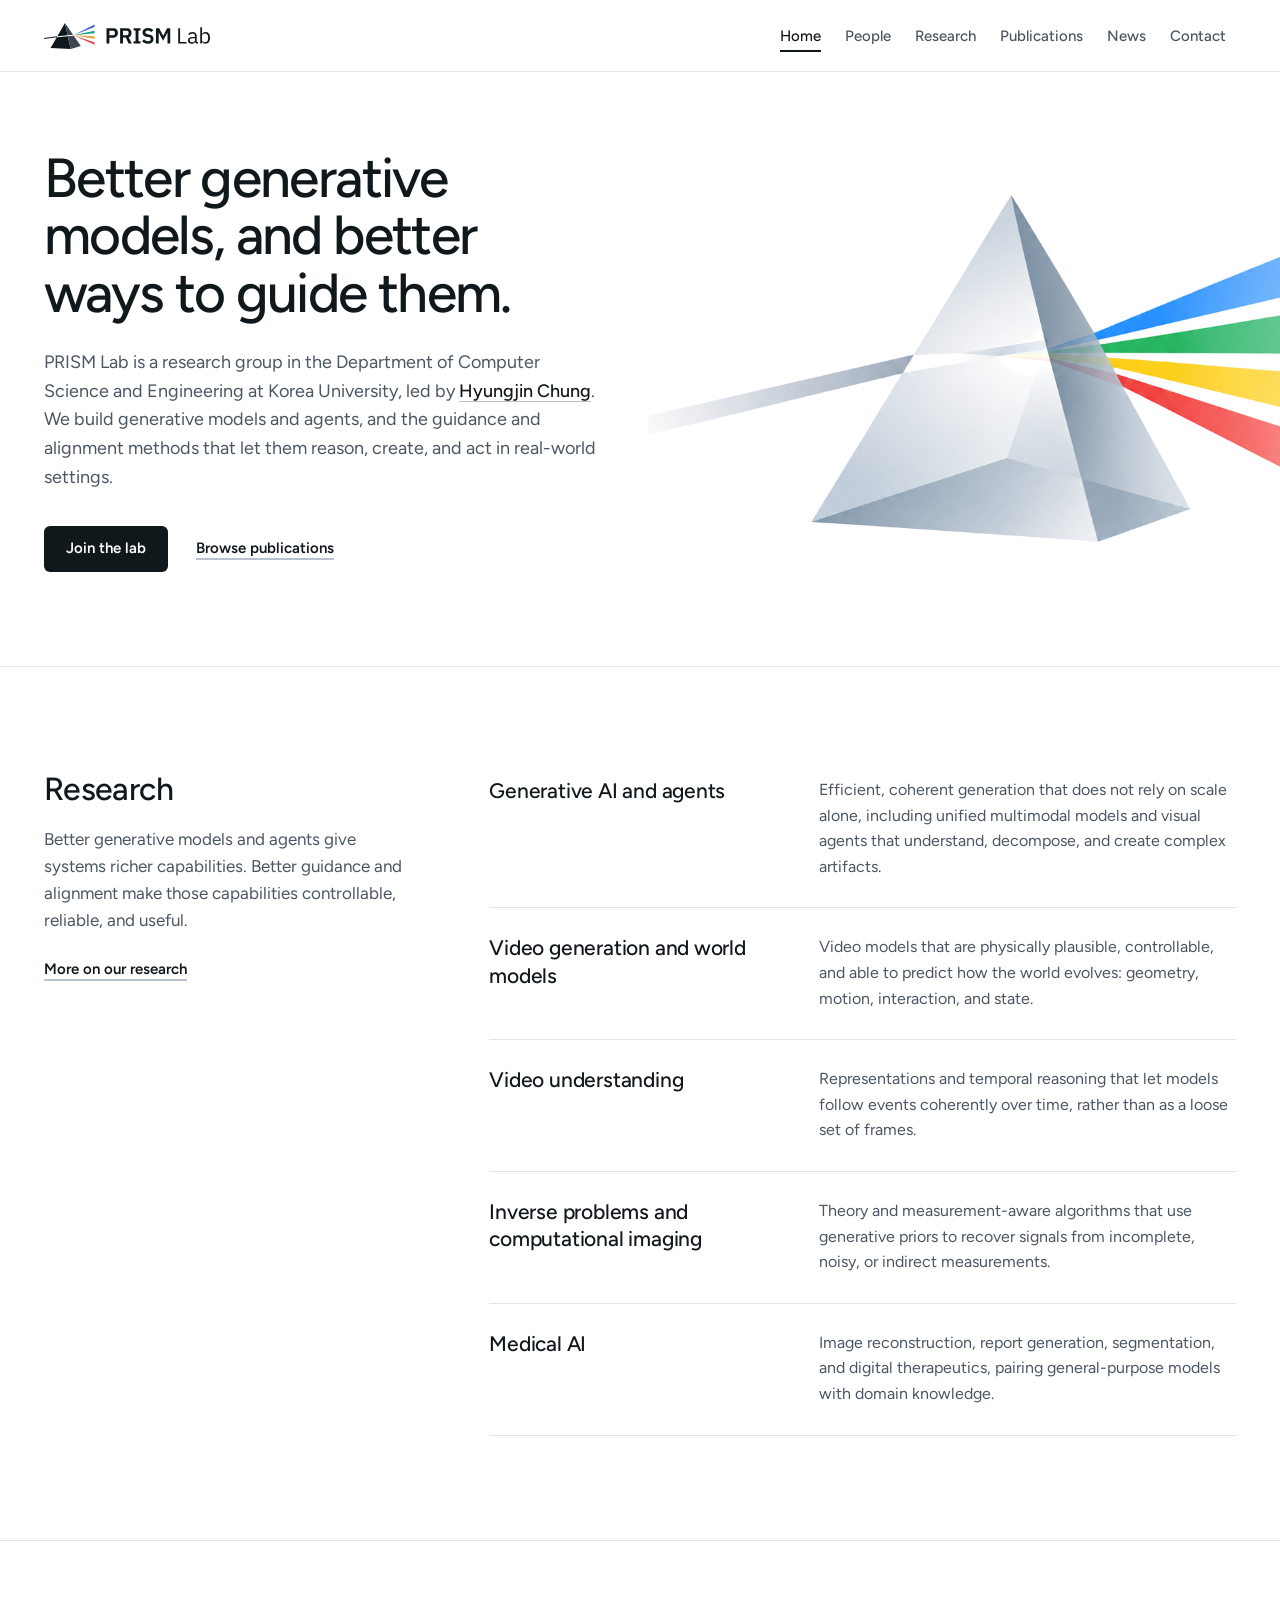
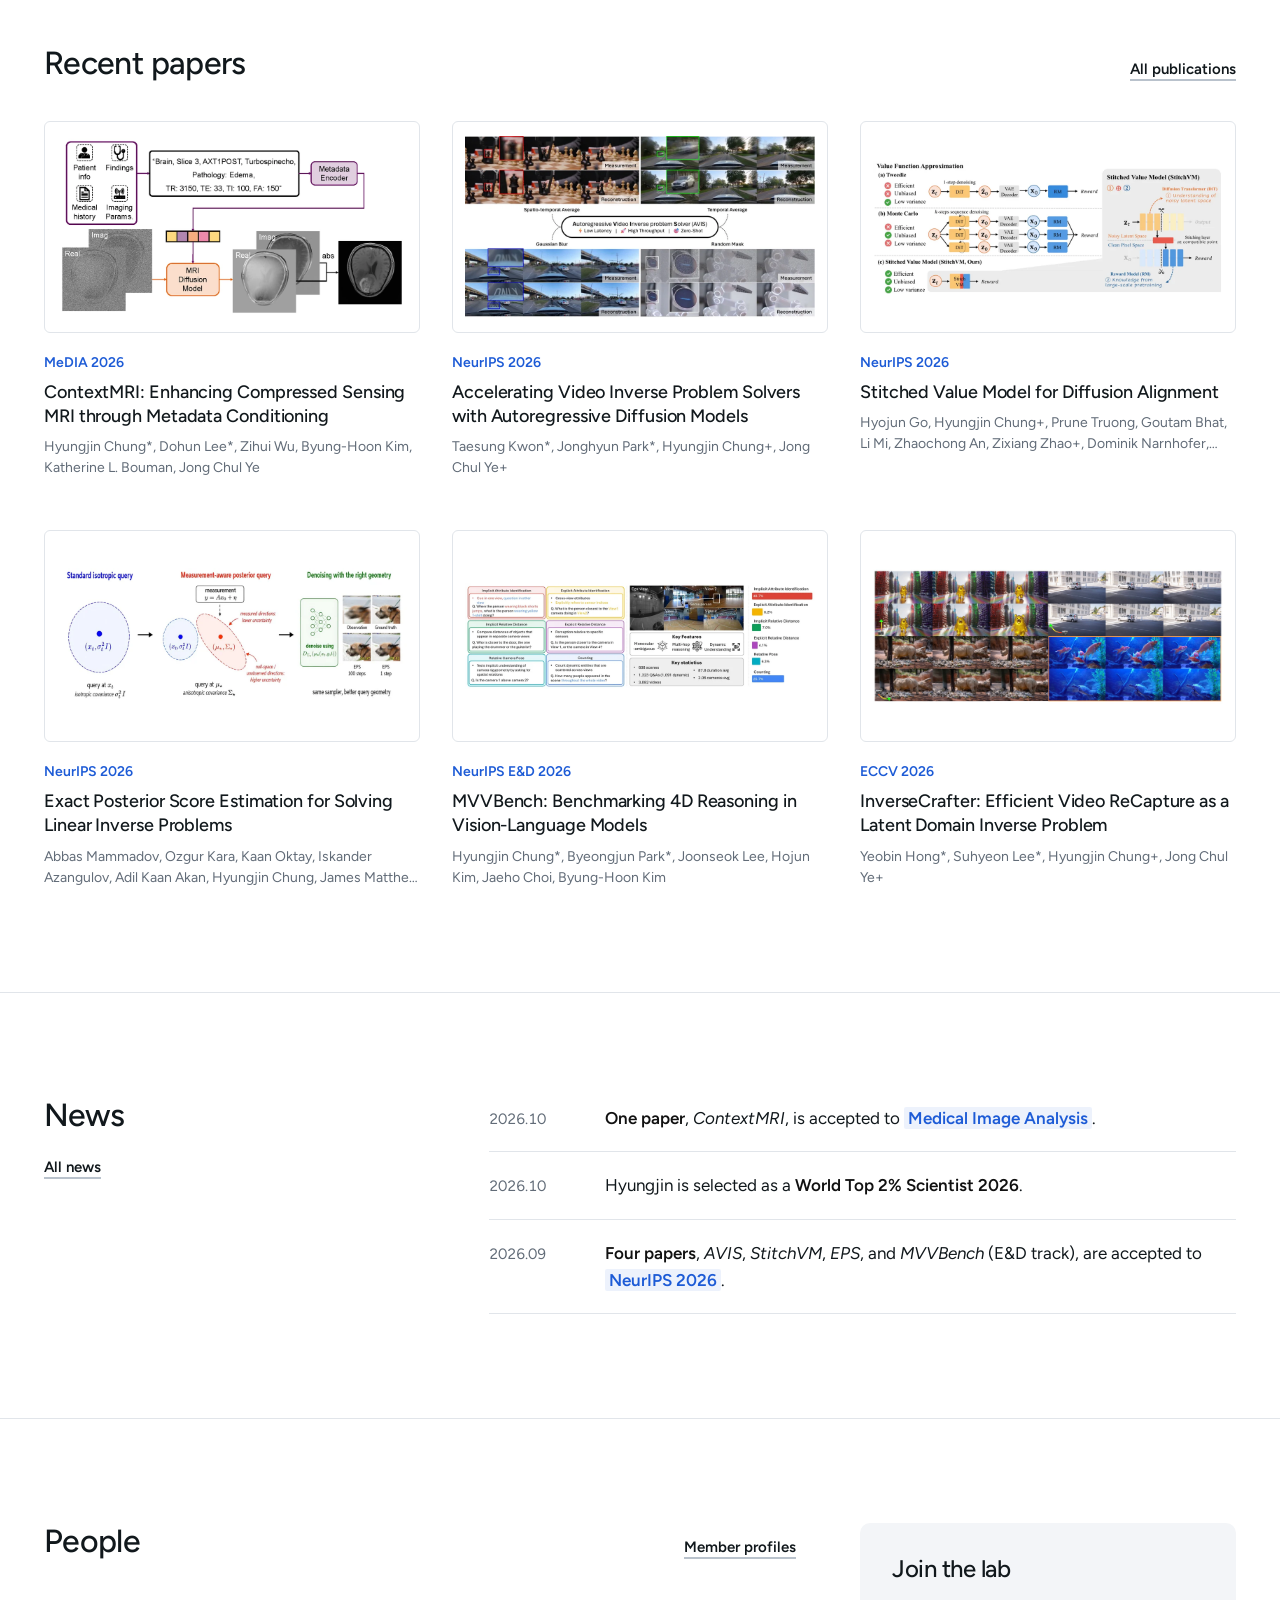
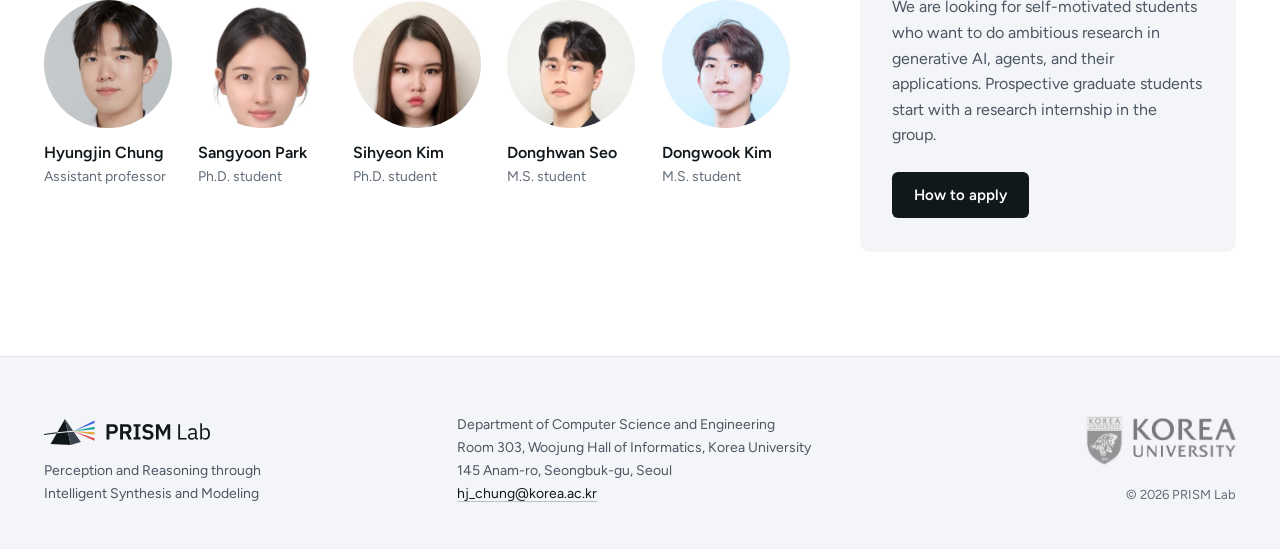
==== index.html @ 79bc7e0b "Redesign home page around the light PRISM brand - Hero: plain statement of what the lab does, with t" ====
<!DOCTYPE html>
<html lang="en">
  <head>
    <meta charset="UTF-8">
    <meta name="viewport" content="width=device-width, initial-scale=1.0">
    <meta name="description" content="PRISM Lab at Korea University builds generative models and agents, and better ways to guide and align them.">
    <meta name="theme-color" content="#ffffff">
    <meta property="og:title" content="PRISM Lab · Korea University">
    <meta property="og:description" content="Perception and Reasoning through Intelligent Synthesis and Modeling.">
    <meta property="og:type" content="website">
    <title>PRISM Lab · Korea University</title>
    <link rel="icon" href="assets/brand/prism-icon.png" sizes="512x512" type="image/png">
    <link rel="icon" href="assets/brand/prism-icon.svg" type="image/svg+xml">
    <link rel="preconnect" href="https://fonts.googleapis.com">
    <link rel="preconnect" href="https://fonts.gstatic.com" crossorigin>
    <link href="https://fonts.googleapis.com/css2?family=Figtree:ital,wght@0,400;0,500;0,600;1,400&amp;display=swap" rel="stylesheet">
    <link rel="stylesheet" href="styles.css?v=20261016-light">
    <script src="script.js?v=20261016-light" defer></script>
    <script src="publications-data.js?v=20261012" defer></script>
    <script src="home.js?v=20261016-light" defer></script>
  </head>
  <body class="home-page">
    <a class="skip-link" href="#main-content">Skip to content</a>

    <header class="site-header">
      <nav class="nav-container" aria-label="Primary navigation">
        <a class="brand brand-logo" href="index.html" aria-label="PRISM Lab home">
          <img src="assets/brand/prism-lab-logo.svg" alt="PRISM Lab" width="167" height="26">
        </a>
        <button class="nav-toggle" type="button" aria-expanded="false" aria-controls="nav-menu" aria-label="Open navigation">
          <span></span><span></span><span></span>
        </button>
        <div class="nav-menu" id="nav-menu">
          <a class="nav-link active" href="index.html" aria-current="page">Home</a>
          <a class="nav-link" href="people.html">People</a>
          <a class="nav-link" href="research.html">Research</a>
          <a class="nav-link" href="publications.html">Publications</a>
          <a class="nav-link" href="news.html">News</a>
          <a class="nav-link" href="contact.html">Contact</a>
        </div>
      </nav>
    </header>

    <main id="main-content">
      <section class="hero" aria-labelledby="hero-title">
        <div class="container hero-inner">
          <div class="hero-copy">
            <h1 id="hero-title">Better generative models, and better ways to guide them.</h1>
            <p class="hero-lede">
              PRISM Lab is a research group in the Department of Computer Science and Engineering at Korea University, led by <a href="https://hyungjin-chung.github.io/" target="_blank" rel="noreferrer">Hyungjin Chung</a>. We build generative models and agents, and the guidance and alignment methods that let them reason, create, and act in real-world settings.
            </p>
            <div class="hero-actions">
              <a class="button" href="contact.html">Join the lab</a>
              <a class="text-link" href="publications.html">Browse publications</a>
            </div>
          </div>
        </div>
        <div class="hero-prism" aria-hidden="true">
          <img class="prism-layer prism-incoming" src="assets/brand/hero/prism-incoming.webp" alt="" width="1130" height="540">
          <img class="prism-layer prism-glass" src="assets/brand/hero/prism-glass.webp" alt="" width="1130" height="540">
          <img class="prism-layer prism-beams" src="assets/brand/hero/prism-beams.webp" alt="" width="1130" height="540">
        </div>
      </section>

      <section class="home-section home-research" aria-labelledby="research-title">
        <div class="container split">
          <div class="split-head">
            <h2 id="research-title">Research</h2>
            <p>Better generative models and agents give systems richer capabilities. Better guidance and alignment make those capabilities controllable, reliable, and useful.</p>
            <a class="text-link" href="research.html">More on our research</a>
          </div>
          <ul class="direction-list">
            <li>
              <h3>Generative AI and agents</h3>
              <p>Efficient, coherent generation that does not rely on scale alone, including unified multimodal models and visual agents that understand, decompose, and create complex artifacts.</p>
            </li>
            <li>
              <h3>Video generation and world models</h3>
              <p>Video models that are physically plausible, controllable, and able to predict how the world evolves: geometry, motion, interaction, and state.</p>
            </li>
            <li>
              <h3>Video understanding</h3>
              <p>Representations and temporal reasoning that let models follow events coherently over time, rather than as a loose set of frames.</p>
            </li>
            <li>
              <h3>Inverse problems and computational imaging</h3>
              <p>Theory and measurement-aware algorithms that use generative priors to recover signals from incomplete, noisy, or indirect measurements.</p>
            </li>
            <li>
              <h3>Medical AI</h3>
              <p>Image reconstruction, report generation, segmentation, and digital therapeutics, pairing general-purpose models with domain knowledge.</p>
            </li>
          </ul>
        </div>
      </section>

      <section class="home-section home-papers" aria-labelledby="papers-title">
        <div class="container">
          <div class="section-head">
            <h2 id="papers-title">Recent papers</h2>
            <a class="text-link" href="publications.html">All publications</a>
          </div>
          <ul class="paper-grid" data-recent-papers data-count="6"></ul>
          <noscript><p class="paper-fallback">See the <a href="publications.html">publications page</a> for our recent papers.</p></noscript>
        </div>
      </section>

      <section class="home-section home-news" aria-labelledby="news-title">
        <div class="container split">
          <div class="split-head">
            <h2 id="news-title">News</h2>
            <a class="text-link" href="news.html">All news</a>
          </div>
          <div class="news-list compact">
            <article class="news-row">
              <time datetime="2026-10">2026.10</time>
              <p class="news-summary"><strong>One paper</strong>, <em>ContextMRI</em>, is accepted to <strong class="news-venue-name">Medical Image Analysis</strong>.</p>
            </article>
            <article class="news-row">
              <time datetime="2026-10">2026.10</time>
              <p class="news-summary">Hyungjin is selected as a <strong>World Top 2% Scientist 2026</strong>.</p>
            </article>
            <article class="news-row">
              <time datetime="2026-09">2026.09</time>
              <p class="news-summary"><strong>Four papers</strong>, <em>AVIS</em>, <em>StitchVM</em>, <em>EPS</em>, and <em>MVVBench</em> (E&amp;D track), are accepted to <strong class="news-venue-name">NeurIPS 2026</strong>.</p>
            </article>
          </div>
        </div>
      </section>

      <section class="home-section home-people" aria-labelledby="people-title">
        <div class="container people-layout">
          <div>
            <div class="section-head">
              <h2 id="people-title">People</h2>
              <a class="text-link" href="people.html">Member profiles</a>
            </div>
            <ul class="people-strip">
              <li>
                <img src="assets/images/people/square/hyungjin-chung.webp" alt="" width="112" height="112" loading="lazy">
                <p class="member-name">Hyungjin Chung</p>
                <p class="member-role">Assistant professor</p>
              </li>
              <li>
                <img src="assets/images/people/square/sangyoon-park.webp" alt="" width="112" height="112" loading="lazy">
                <p class="member-name">Sangyoon Park</p>
                <p class="member-role">Ph.D. student</p>
              </li>
              <li>
                <img src="assets/images/people/square/sihyeon-kim.webp" alt="" width="112" height="112" loading="lazy">
                <p class="member-name">Sihyeon Kim</p>
                <p class="member-role">Ph.D. student</p>
              </li>
              <li>
                <img src="assets/images/people/square/donghwan-seo.webp" alt="" width="112" height="112" loading="lazy">
                <p class="member-name">Donghwan Seo</p>
                <p class="member-role">M.S. student</p>
              </li>
              <li>
                <img src="assets/images/people/square/dongwook-kim.webp" alt="" width="112" height="112" loading="lazy">
                <p class="member-name">Dongwook Kim</p>
                <p class="member-role">M.S. student</p>
              </li>
            </ul>
          </div>
          <aside class="join-panel" aria-labelledby="join-title">
            <h2 id="join-title">Join the lab</h2>
            <p>We are looking for self-motivated students who want to do ambitious research in generative AI, agents, and their applications. Prospective graduate students start with a research internship in the group.</p>
            <a class="button" href="contact.html">How to apply</a>
          </aside>
        </div>
      </section>
    </main>

    <footer class="site-footer home-footer">
      <div class="container footer-grid">
        <div class="footer-brand">
          <img src="assets/brand/prism-lab-logo.svg" alt="PRISM Lab" width="167" height="26">
          <p>Perception and Reasoning through<br>Intelligent Synthesis and Modeling</p>
        </div>
        <address class="footer-address">
          Department of Computer Science and Engineering<br>
          Room 303, Woojung Hall of Informatics, Korea University<br>
          145 Anam-ro, Seongbuk-gu, Seoul<br>
          <a href="mailto:hj_chung@korea.ac.kr">hj_chung@korea.ac.kr</a>
        </address>
        <div class="footer-meta">
          <a class="ku-signature" href="https://www.korea.ac.kr/en/" target="_blank" rel="noreferrer" aria-label="Visit the Korea University website">
            <img src="assets/brand/korea-university-signature.svg" alt="Korea University" width="327" height="108">
          </a>
          <p class="copyright">© <span data-year>2026</span> PRISM Lab</p>
        </div>
      </div>
    </footer>
  </body>
</html>
---- styles.css ----
:root {
  --crimson: #8b0029;
  --text: #333333;
  --muted: #686868;
  --light: #f7f7f7;
  --border: #dddddd;
  --container: 1200px;
}

* {
  box-sizing: border-box;
  margin: 0;
  padding: 0;
}

html {
  scroll-behavior: smooth;
}

body {
  background: #ffffff;
  color: var(--text);
  font-family: "Inter", -apple-system, BlinkMacSystemFont, "Segoe UI", sans-serif;
  font-size: 15px;
  line-height: 1.65;
  -webkit-font-smoothing: antialiased;
}

a {
  color: inherit;
  text-decoration: none;
}

img {
  display: block;
  max-width: 100%;
}

.container {
  width: 100%;
  max-width: var(--container);
  margin: 0 auto;
  padding: 0 24px;
}

.skip-link {
  position: fixed;
  left: 16px;
  top: -60px;
  z-index: 1000;
  padding: 10px 14px;
  background: var(--crimson);
  color: #ffffff;
}

.skip-link:focus {
  top: 16px;
}

.site-header {
  position: sticky;
  top: 0;
  z-index: 100;
  background: #ffffff;
  border-bottom: 1px solid var(--border);
}

.nav-container {
  max-width: var(--container);
  height: 80px;
  margin: 0 auto;
  padding: 0 24px;
  display: flex;
  align-items: center;
  justify-content: space-between;
}

.brand {
  display: inline-flex;
  align-items: center;
  gap: 9px;
}

.brand-mark {
  width: 66px;
  height: 66px;
  display: grid;
  place-items: center;
  background: #ffffff;
}

.brand-mark img {
  position: static;
  width: 66px;
  height: 66px;
  object-fit: contain;
}

.brand-text {
  display: flex;
  flex-direction: column;
  line-height: 1.15;
}

.brand-text strong {
  color: #222222;
  font-size: 18px;
  font-weight: 600;
}

.brand-text small {
  margin-top: 5px;
  color: #777777;
  font-size: 8px;
  letter-spacing: 0.16em;
  text-transform: uppercase;
}

.nav-menu {
  display: flex;
  align-items: center;
  gap: 6px;
}

.nav-link {
  padding: 8px 12px;
  border-radius: 4px;
  color: #606060;
  font-size: 14px;
  transition: background-color 160ms ease, color 160ms ease;
}

.nav-link:hover,
.nav-link.active {
  background: #f3f3f3;
  color: #222222;
}

.nav-toggle {
  display: none;
}

.home-hero {
  position: relative;
  isolation: isolate;
  overflow: hidden;
  min-height: 445px;
  padding-top: 130px;
  padding-bottom: 105px;
  background:
    radial-gradient(circle at 14% 20%, rgba(139, 0, 41, 0.08), transparent 30%),
    radial-gradient(circle at 86% 78%, rgba(139, 0, 41, 0.055), transparent 32%),
    linear-gradient(135deg, #ffffff 0%, #fcf9fa 48%, #f7f7f7 100%);
  text-align: center;
}

.home-hero::before,
.home-hero::after {
  content: "";
  position: absolute;
  pointer-events: none;
}

.home-hero::before {
  inset: -48px;
  z-index: 0;
  background-image:
    linear-gradient(rgba(139, 0, 41, 0.038) 1px, transparent 1px),
    linear-gradient(90deg, rgba(139, 0, 41, 0.038) 1px, transparent 1px);
  background-position: 0 0;
  background-size: 52px 52px;
  -webkit-mask-image: radial-gradient(ellipse at center, #000 18%, transparent 72%);
  mask-image: radial-gradient(ellipse at center, #000 18%, transparent 72%);
  animation: hero-grid-drift 22s linear infinite;
}

.home-hero::after {
  inset: -42%;
  z-index: 0;
  background:
    radial-gradient(circle at 32% 48%, rgba(139, 0, 41, 0.10), transparent 20%),
    radial-gradient(circle at 68% 52%, rgba(139, 0, 41, 0.065), transparent 22%);
  filter: blur(18px);
  animation: hero-light-drift 14s ease-in-out infinite alternate;
}

.hero-content {
  position: relative;
  z-index: 1;
}

@keyframes hero-grid-drift {
  to {
    background-position: 52px 52px;
  }
}

@keyframes hero-light-drift {
  from {
    transform: translate3d(-2.5%, -1.5%, 0) scale(1);
  }

  to {
    transform: translate3d(2.5%, 1.5%, 0) scale(1.06);
  }
}

.hero-university {
  margin-bottom: 10px;
  color: #555555;
  font-size: 34px;
  font-weight: 700;
  letter-spacing: 0.06em;
  text-transform: uppercase;
}

.home-hero h1 {
  color: #111111;
  font-size: clamp(48px, 5.4vw, 76px);
  font-weight: 700;
  letter-spacing: -0.035em;
  line-height: 1.12;
}

.home-hero h1 span {
  color: var(--crimson);
}

.hero-subtitle {
  margin-top: 22px;
  color: #777777;
  font-size: 16px;
}

.intro-section {
  padding: 70px 0;
  border-top: 1px solid #eeeeee;
  background: #ffffff;
}

.intro-layout {
  display: grid;
  grid-template-columns: 330px 1fr;
  gap: 70px;
  align-items: center;
}

.intro-logo {
  display: flex;
  justify-content: center;
}

.intro-logo img {
  width: 300px;
}

.intro-copy {
  max-width: 760px;
  color: #454545;
  font-size: 16px;
}

.intro-copy p {
  margin-bottom: 18px;
}

.intro-copy h2 {
  margin: 26px 0 10px;
  color: #333333;
  font-size: 16px;
  font-weight: 600;
}

.intro-copy ul {
  margin: 0 0 22px 20px;
}

.intro-copy li {
  margin-bottom: 5px;
}

.intro-copy a,
.contact-copy a {
  color: var(--crimson);
  text-decoration: underline;
  text-underline-offset: 3px;
}

.recruiting-note {
  margin-bottom: 0 !important;
}

.research-page-link {
  margin-bottom: 14px !important;
  font-size: 14px;
  font-weight: 500;
}

.home-news {
  padding: 65px 0 85px;
  border-top: 1px solid #eeeeee;
  background: #fafafa;
}

.section-heading-row {
  margin-bottom: 26px;
  display: flex;
  align-items: center;
  justify-content: space-between;
}

.section-heading-row h2 {
  color: #333333;
  font-size: 27px;
  font-weight: 600;
}

.section-heading-row a {
  color: #666666;
  font-size: 13px;
}

.section-heading-row a:hover {
  color: var(--crimson);
}

.news-list {
  border-top: 1px solid var(--border);
}

.news-row {
  min-height: 78px;
  padding: 20px 4px;
  display: grid;
  grid-template-columns: 105px 1fr;
  gap: 24px;
  align-items: center;
  border-bottom: 1px solid var(--border);
}

.news-row time {
  color: #888888;
  font-size: 13px;
}

.news-row p {
  color: #3e3e3e;
  font-size: 15px;
}

.news-summary {
  color: #3e3e3e !important;
  font-size: 15px !important;
  font-weight: 400;
  line-height: 1.55;
}

.news-summary strong {
  color: #111111;
  font-weight: 700 !important;
}

.news-venue-name {
  padding: 1px 4px;
  border-radius: 2px;
  background: rgba(62, 99, 221, .1);
  color: #3a5bc7 !important;
  font-weight: 700 !important;
  white-space: nowrap;
}

.site-footer {
  padding: 42px 0 24px;
  border-top: 1px solid #e5e5e5;
  background: #f5f5f5;
  color: #696969;
}

.footer-content {
  display: flex;
  align-items: flex-end;
  justify-content: space-between;
  gap: 40px;
}

.footer-content h2 {
  margin-bottom: 6px;
  color: #3d3d3d;
  font-size: 16px;
  font-weight: 600;
}

.footer-content h2.footer-logo {
  margin-bottom: 12px;
}

.footer-logo img {
  display: block;
  width: auto;
  height: 22px;
}

.footer-content p {
  font-size: 13px;
}

.ku-signature {
  width: 148px;
  margin-left: auto;
  flex: 0 0 auto;
  opacity: .5;
  transition: opacity 180ms ease;
}

.ku-signature:hover {
  opacity: .72;
}

.ku-signature img {
  width: 100%;
  height: auto;
  filter: grayscale(1) invert(1);
}

.copyright {
  color: #888888;
  font-size: 12px !important;
}

.page-header {
  padding: 52px 0 38px;
  border-bottom: 1px solid #eeeeee;
  background: #fafafa;
}

.page-header h1 {
  color: #333333;
  font-size: 36px;
  font-weight: 600;
}

.page-header p {
  margin-top: 6px;
  color: #777777;
}

.page-content {
  min-height: 520px;
  padding-top: 60px;
  padding-bottom: 90px;
}

.blank-page {
  min-height: 650px;
}

.people-section {
  padding: 50px 0;
}

.people-category {
  margin-bottom: 50px;
}

.category-title {
  margin-bottom: 30px;
  padding-bottom: 10px;
  border-bottom: 2px solid var(--crimson);
  color: #333333;
  font-size: 24px;
  font-weight: 600;
}

.section-header {
  margin-bottom: 30px;
}

.current-members-header {
  margin-top: 60px;
}

.section-title {
  margin-bottom: 25px;
  padding-bottom: 10px;
  border-bottom: 2px solid var(--crimson);
  color: #333333;
  font-size: 24px;
  font-weight: 600;
  text-align: center;
}

.people-grid {
  display: grid;
  grid-template-columns: repeat(auto-fill, minmax(300px, 1fr));
  gap: 30px;
}

.person-card {
  padding: 20px;
  border: 1px solid #eeeeee;
  border-radius: 8px;
  background: #ffffff;
  transition: box-shadow 300ms ease;
}

.person-card:hover {
  box-shadow: 0 4px 12px rgba(0, 0, 0, 0.1);
}

.person-photo {
  margin-bottom: 15px;
  text-align: center;
}

.person-img,
.photo {
  width: 150px;
  height: 150px;
  margin: 0 auto;
  border-radius: 50%;
  background: #f0f0f0;
  object-fit: cover;
  object-position: center 24%;
}

.photo-donghwan,
.photo-dongwook {
  object-position: center 27%;
}

.photo-sangyoon {
  object-position: center 20%;
}

.person-name {
  margin-bottom: 5px;
  color: #333333;
  font-size: 18px;
  font-weight: 600;
}

.person-email {
  margin-bottom: 8px;
  font-size: 13px;
}

.person-email a {
  color: var(--crimson);
}

.person-email a:hover {
  text-decoration: underline;
}

.person-education {
  color: #666666;
  font-size: 13px;
  line-height: 1.55;
}

.person-detail-pending {
  color: #999999;
}

.person-highlights {
  margin: 2px 0 12px;
  padding-left: 18px;
  color: #666666;
  font-size: 13px;
  line-height: 1.55;
}

.person-highlights li + li {
  margin-top: 2px;
}

.person-links {
  margin-top: 13px;
  display: flex;
  flex-wrap: wrap;
  gap: 10px;
}

.person-link {
  padding: 4px 8px;
  border: 1px solid #dddddd;
  border-radius: 3px;
  color: #666666;
  font-size: 12px;
  transition: background-color 200ms ease, color 200ms ease;
}

.person-link:hover {
  background: #f5f5f5;
  color: #333333;
}

.publication-list-page {
  display: flex;
  flex-direction: column;
}

.publication-controls {
  margin-bottom: 46px;
}

.publication-search {
  position: relative;
  width: min(100%, 520px);
  display: block;
}

.publication-search input {
  width: 100%;
  height: 48px;
  padding: 0 44px 0 18px;
  border: 1px solid #d4d4d4;
  border-radius: 24px;
  background: #fafafa;
  color: #333333;
  font: inherit;
  font-size: 14px;
  outline: none;
  transition: border-color 160ms ease, box-shadow 160ms ease, background 160ms ease;
}

.publication-search input:focus {
  border-color: var(--crimson);
  background: #ffffff;
  box-shadow: 0 0 0 3px rgba(139, 0, 41, 0.08);
}

.publication-search .search-icon {
  position: absolute;
  z-index: 1;
  top: 16px;
  right: 19px;
  width: 14px;
  height: 14px;
  border: 1.5px solid #777777;
  border-radius: 50%;
  pointer-events: none;
}

.publication-search .search-icon::after {
  content: "";
  position: absolute;
  right: -4px;
  bottom: -3px;
  width: 6px;
  height: 1.5px;
  background: #777777;
  transform: rotate(45deg);
}

.publication-filters {
  margin-top: 20px;
  display: flex;
  flex-wrap: wrap;
  gap: 8px;
}

.filter-btn {
  padding: 7px 13px;
  border: 1px solid #d8d8d8;
  border-radius: 4px;
  background: #ffffff;
  color: #666666;
  font-family: inherit;
  font-size: 12px;
  cursor: pointer;
  transition: border-color 160ms ease, background 160ms ease, color 160ms ease;
}

.filter-btn:hover,
.filter-btn.active {
  border-color: var(--crimson);
  background: var(--crimson);
  color: #ffffff;
}

.publication-count {
  margin-top: 16px;
  color: #888888;
  font-size: 12px;
}

.publication-year {
  margin-bottom: 54px;
}

.publication-year > h2 {
  padding-bottom: 10px;
  border-bottom: 2px solid var(--crimson);
  color: #333333;
  font-size: 25px;
  font-weight: 600;
}

.publication-row {
  padding: 28px 0;
  display: grid;
  grid-template-columns: 210px 1fr;
  gap: 34px;
  border-bottom: 1px solid #e2e2e2;
}

.publication-visual {
  width: 210px;
  height: 118px;
  display: grid;
  place-items: center;
  overflow: hidden;
  border: 1px solid #eeeeee;
  background: #f7f7f7;
}

.publication-visual img {
  width: 100%;
  height: 100%;
  object-fit: cover;
}

.publication-placeholder {
  max-width: 170px;
  color: #a3a3a3;
  font-size: 13px;
  font-weight: 600;
  text-align: center;
}

.publication-row h3 {
  margin: 3px 0 8px;
  color: #2e2e2e;
  font-size: 18px;
  font-weight: 600;
  line-height: 1.4;
}

.publication-meta {
  width: fit-content;
  margin-bottom: 3px;
  padding: 2px 6px;
  border-radius: 2px;
  background: rgba(62, 99, 221, .1);
  color: #3a5bc7;
  font-size: 12px;
  font-weight: 700;
  line-height: 1.45;
}

.publication-authors {
  margin-bottom: 8px;
  color: #656565;
  font-size: 13px;
}

.publication-venue {
  margin-bottom: 8px;
  color: #777777;
  font-size: 12px;
  font-style: italic;
}

.publication-collab {
  margin-bottom: 8px;
  color: #8a8a8a;
  font-size: 12px;
}

.publication-collab .collab-org {
  font-weight: 700;
}

.publication-note {
  margin-bottom: 9px;
  color: var(--crimson);
  font-size: 12px;
}

.publication-links a {
  margin-right: 13px;
  color: #555555;
  font-size: 12px;
  font-weight: 500;
}

.publication-links a:hover {
  color: var(--crimson);
}

.publication-loading,
.publication-empty {
  padding: 50px 20px;
  background: #fafafa;
  color: #777777;
  text-align: center;
}

.clear-publication-search {
  margin-top: 15px;
  padding: 8px 14px;
  border: 1px solid #cccccc;
  border-radius: 4px;
  background: #ffffff;
  color: #444444;
  font: inherit;
  font-size: 12px;
  cursor: pointer;
}

.full-news-list .news-row {
  min-height: 90px;
}

.contact-layout {
  max-width: 800px;
}

.contact-copy {
  margin-bottom: 45px;
}

.contact-copy h2 {
  margin-bottom: 14px;
  color: #333333;
  font-size: 22px;
  font-weight: 600;
}

.contact-copy p {
  margin-bottom: 14px;
}

.contact-copy .join-introduction {
  color: #3f3f3f;
  font-size: 15px;
  line-height: 1.75;
}

.contact-copy h3 {
  margin: 30px 0 12px;
  color: #333333;
  font-size: 18px;
  font-weight: 600;
}

.recruitment-qualities,
.application-materials {
  margin: 0 0 24px;
  padding-left: 22px;
}

.recruitment-qualities li {
  margin-bottom: 18px;
  color: #505050;
  line-height: 1.75;
}

.recruitment-qualities strong {
  color: #303030;
  font-weight: 600;
}

.application-materials li {
  margin-bottom: 7px;
  color: #505050;
}

.application-note {
  margin-bottom: 0 !important;
  color: #666666;
}

.contact-details {
  padding: 24px;
  border: 1px solid #e0e0e0;
  background: #fafafa;
}

.contact-details p + p {
  margin-top: 10px;
}

.location-section {
  margin-top: 58px;
}

.location-section > h2 {
  margin-bottom: 12px;
  color: #333333;
  font-size: 22px;
  font-weight: 600;
}

.location-section > p {
  margin-bottom: 20px;
  color: #555555;
}

.location-map {
  overflow: hidden;
  border: 1px solid #dddddd;
}

.location-map iframe {
  width: 100%;
  display: block;
  border: 0;
}

.research-page {
  max-width: 1100px;
}

.research-introduction {
  max-width: 890px;
  margin-bottom: 70px;
  color: #4a4a4a;
  font-size: 17px;
  line-height: 1.8;
}

.research-introduction p + p {
  margin-top: 18px;
}

.research-introduction .research-thesis {
  margin-bottom: 24px;
  color: #2d2d2d;
  font-size: 27px;
  font-weight: 600;
  line-height: 1.35;
}

.research-directions {
  display: flex;
  flex-direction: column;
  gap: 16px;
}

.research-direction {
  padding: 32px 34px;
  display: grid;
  grid-template-columns: 55px 250px 1fr;
  gap: 30px;
  border: 1px solid #dedede;
  background: #ffffff;
}

.research-direction:nth-child(even) {
  background: #fafafa;
}

.direction-number {
  padding-top: 3px;
  color: var(--crimson);
  font-size: 12px;
  font-weight: 600;
}

.research-direction h2 {
  color: #303030;
  font-size: 20px;
  font-weight: 600;
  line-height: 1.4;
}

.research-direction > div > p:first-child {
  color: #515151;
  line-height: 1.75;
}


@media (max-width: 820px) {
  .nav-toggle {
    width: 36px;
    height: 36px;
    padding: 7px;
    display: flex;
    flex-direction: column;
    justify-content: center;
    gap: 5px;
    border: 0;
    background: transparent;
    cursor: pointer;
  }

  .nav-toggle span {
    width: 100%;
    height: 2px;
    background: #444444;
    transition: transform 160ms ease, opacity 160ms ease;
  }

  .nav-toggle[aria-expanded="true"] span:nth-child(1) { transform: translateY(7px) rotate(45deg); }
  .nav-toggle[aria-expanded="true"] span:nth-child(2) { opacity: 0; }
  .nav-toggle[aria-expanded="true"] span:nth-child(3) { transform: translateY(-7px) rotate(-45deg); }

  .nav-menu {
    position: absolute;
    left: 0;
    right: 0;
    top: 80px;
    padding: 12px 24px 20px;
    display: none;
    align-items: stretch;
    flex-direction: column;
    gap: 2px;
    border-bottom: 1px solid var(--border);
    background: #ffffff;
    box-shadow: 0 10px 22px rgba(0, 0, 0, 0.06);
  }

  .nav-menu.open {
    display: flex;
  }

  .nav-link {
    padding: 11px 12px;
  }

  .intro-layout {
    grid-template-columns: 240px 1fr;
    gap: 38px;
  }

  .intro-logo img {
    width: 230px;
  }

  .research-direction {
    grid-template-columns: 45px 205px 1fr;
    gap: 22px;
  }

  .publication-row {
    grid-template-columns: 180px 1fr;
    gap: 24px;
  }

  .publication-visual {
    width: 180px;
    height: 108px;
  }
}

@media (max-width: 620px) {
  .container,
  .nav-container {
    padding-left: 18px;
    padding-right: 18px;
  }

  .brand-text strong {
    font-size: 17px;
  }

  .home-hero {
    min-height: 390px;
    padding-top: 105px;
    padding-bottom: 85px;
  }

  .hero-university {
    font-size: 23px;
  }

  .home-hero h1 {
    font-size: 46px;
  }

  .hero-subtitle {
    font-size: 13px;
  }

  .intro-section,
  .home-news {
    padding: 55px 0;
  }

  .intro-layout,
  .publication-row {
    grid-template-columns: 1fr;
  }

  .intro-layout {
    gap: 35px;
  }

  .intro-logo img {
    width: 240px;
  }

  .intro-copy {
    font-size: 15px;
  }

  .news-row {
    grid-template-columns: 78px 1fr;
    gap: 12px;
    align-items: start;
  }

  .news-row p {
    font-size: 14px;
  }

  .footer-content {
    align-items: flex-start;
    flex-direction: column;
    gap: 24px;
  }

  .ku-signature {
    width: 136px;
    margin-left: 0;
  }

  .page-header {
    padding: 38px 0 28px;
  }

  .page-header h1 {
    font-size: 29px;
  }

  .page-content {
    padding-top: 42px;
    padding-bottom: 65px;
  }

  .people-grid {
    grid-template-columns: 1fr;
  }

  .publication-row {
    gap: 18px;
  }

  .publication-visual {
    width: 100%;
    height: 180px;
  }

  .publication-search {
    width: 100%;
  }

  .publication-year > h2 {
    font-size: 22px;
  }

  .research-introduction {
    margin-bottom: 52px;
    font-size: 15px;
  }

  .research-introduction .research-thesis {
    font-size: 23px;
  }

  .research-direction {
    padding: 26px 22px;
    grid-template-columns: 32px 1fr;
    gap: 6px 12px;
  }

  .research-direction h2 {
    font-size: 18px;
  }

  .research-direction > div {
    grid-column: 2;
  }

  .location-section {
    margin-top: 46px;
  }

  .location-map iframe {
    height: 280px;
  }
}

@media (prefers-reduced-motion: reduce) {
  html {
    scroll-behavior: auto;
  }

  *,
  *::before,
  *::after {
    animation-duration: 0.01ms !important;
    animation-iteration-count: 1 !important;
    transition-duration: 0.01ms !important;
  }
}

/* --------------------------------------------------------------------------
   PRISM Lab identity — v3 (2026-10, light)
   The logo sits on white, so the site does too. The spectrum appears in one
   place only: the glass prism in the home hero (assets/brand/hero/, cut from
   lab_logo_img_only.png). Everything else is ink, slate and hairlines.
   -------------------------------------------------------------------------- */

:root {
  --paper: #ffffff;
  --mist: #f3f5f8;
  --ink: #11181c;
  --slate: #4b5662;
  --quiet: #626c78;
  --hair: #e1e5ea;
  --hair-strong: #b9c2cc;
  --link: #1d5bd6;
  --crimson: #596270;
  --container: 1240px;
}

body {
  color: var(--ink);
  font-family: "Figtree", -apple-system, BlinkMacSystemFont, "Segoe UI", sans-serif;
  font-size: 16px;
}

a:focus-visible,
button:focus-visible {
  outline: 2px solid var(--link);
  outline-offset: 3px;
  border-radius: 3px;
}

.skip-link {
  background: var(--ink);
  color: #ffffff;
}

/* Header ------------------------------------------------------------------ */

.site-header {
  height: 72px;
  border-bottom: 1px solid var(--hair);
  background: rgba(255, 255, 255, .94);
  backdrop-filter: blur(12px);
  -webkit-backdrop-filter: blur(12px);
}

.nav-container {
  height: 72px;
}

.brand-logo img {
  display: block;
  width: auto;
  height: 26px;
}

.nav-menu {
  gap: 4px;
}

.nav-link {
  padding: 8px 10px;
  border-radius: 0;
  color: var(--slate);
  font-size: 15px;
  font-weight: 500;
}

.nav-link:hover,
.nav-link.active {
  background: none;
  color: var(--ink);
}

.nav-link.active {
  text-decoration: underline;
  text-decoration-thickness: 2px;
  text-underline-offset: 9px;
}

/* Shared controls ----------------------------------------------------------- */

.button {
  min-height: 46px;
  padding: 0 22px;
  display: inline-flex;
  align-items: center;
  border-radius: 6px;
  background: var(--ink);
  color: #ffffff;
  font-size: 15px;
  font-weight: 600;
  transition: background-color 150ms ease;
}

.button:hover {
  background: #2c3742;
}

.text-link {
  color: var(--ink);
  font-size: 15px;
  font-weight: 600;
  text-decoration: underline;
  text-decoration-color: var(--hair-strong);
  text-decoration-thickness: 1.5px;
  text-underline-offset: 5px;
  transition: text-decoration-color 150ms ease;
}

.text-link:hover {
  text-decoration-color: var(--ink);
}

/* Home: hero ---------------------------------------------------------------- */

.home-page {
  font-size: 17px;
}

.home-page h1,
.home-page h2,
.home-page h3 {
  color: var(--ink);
  font-weight: 500;
}

.hero {
  position: relative;
  overflow: hidden;
  background: var(--paper);
}

.hero-inner {
  min-height: clamp(520px, 66vh, 640px);
  padding-top: 72px;
  padding-bottom: 88px;
  display: flex;
  align-items: center;
}

.hero-copy {
  position: relative;
  z-index: 1;
  max-width: min(560px, calc(50vw - 48px));
}

.hero h1 {
  font-size: clamp(40px, 4.3vw, 62px);
  letter-spacing: -.03em;
  line-height: 1.04;
  text-wrap: balance;
}

.hero-lede {
  max-width: 31em;
  margin-top: 26px;
  color: var(--slate);
  font-size: 18px;
  line-height: 1.6;
}

.hero-lede a {
  color: var(--ink);
  font-weight: 500;
  text-decoration: underline;
  text-decoration-color: var(--hair-strong);
  text-underline-offset: 4px;
}

.hero-lede a:hover {
  text-decoration-color: var(--ink);
}

.hero-actions {
  margin-top: 34px;
  display: flex;
  flex-wrap: wrap;
  align-items: center;
  gap: 16px 28px;
}

/* The prism: three stacked layers (incoming light, glass, outgoing beams). */
.hero-prism {
  position: absolute;
  top: 50%;
  left: calc(50% + 8px);
  width: min(880px, 60vw);
  aspect-ratio: 1130 / 540;
  transform: translateY(-50%);
  pointer-events: none;
}

.prism-layer {
  position: absolute;
  inset: 0;
  width: 100%;
  height: 100%;
}

/* One moment of motion on load: light enters the prism, then fans out. */
@media (prefers-reduced-motion: no-preference) {
  .prism-incoming,
  .prism-beams {
    -webkit-mask-image: linear-gradient(90deg, #000 45%, transparent 55%);
    mask-image: linear-gradient(90deg, #000 45%, transparent 55%);
    -webkit-mask-size: 220% 100%;
    mask-size: 220% 100%;
    -webkit-mask-repeat: no-repeat;
    mask-repeat: no-repeat;
  }

  .prism-incoming {
    animation: light-enter 800ms cubic-bezier(.4, 0, .6, 1) 250ms both;
  }

  .prism-beams {
    animation: light-disperse 1500ms cubic-bezier(.2, .6, .25, 1) 950ms both;
  }
}

@keyframes light-enter {
  from { -webkit-mask-position: 100% 0; mask-position: 100% 0; }
  to { -webkit-mask-position: 30% 0; mask-position: 30% 0; }
}

@keyframes light-disperse {
  from { -webkit-mask-position: 52% 0; mask-position: 52% 0; }
  to { -webkit-mask-position: 0 0; mask-position: 0 0; }
}

/* Home: sections ------------------------------------------------------------ */

.home-section {
  padding: 104px 0;
  border-top: 1px solid var(--hair);
  background: var(--paper);
}

.home-section h2 {
  font-size: 32px;
  letter-spacing: -.02em;
  line-height: 1.15;
}

.section-head {
  margin-bottom: 40px;
  display: flex;
  flex-wrap: wrap;
  align-items: baseline;
  justify-content: space-between;
  gap: 12px 24px;
}

.split {
  display: grid;
  grid-template-columns: minmax(0, 4fr) minmax(0, 8fr);
  gap: 72px;
  align-items: start;
}

.split-head {
  position: sticky;
  top: 112px;
}

.split-head p {
  max-width: 24em;
  margin-top: 18px;
  color: var(--slate);
  line-height: 1.6;
}

.split-head .text-link {
  margin-top: 22px;
  display: inline-block;
}

.direction-list {
  list-style: none;
}

.direction-list li {
  padding: 26px 0 28px;
  display: grid;
  grid-template-columns: minmax(0, 5fr) minmax(0, 7fr);
  gap: 32px;
  border-bottom: 1px solid var(--hair);
}

.direction-list li:first-child {
  padding-top: 6px;
}

.direction-list h3 {
  font-size: 21px;
  letter-spacing: -.01em;
  line-height: 1.3;
}

.direction-list p {
  color: var(--slate);
  font-size: 16px;
  line-height: 1.6;
}

/* Recent papers */

.paper-grid {
  display: grid;
  grid-template-columns: repeat(3, minmax(0, 1fr));
  gap: 52px 32px;
  list-style: none;
}

.paper-figure {
  aspect-ratio: 16 / 9;
  padding: 12px;
  display: grid;
  place-items: center;
  overflow: hidden;
  border: 1px solid var(--hair);
  border-radius: 6px;
  background: #ffffff;
}

.paper-figure img {
  width: 100%;
  height: 100%;
  object-fit: contain;
}

.paper-venue {
  margin-top: 18px;
  color: var(--link);
  font-size: 14px;
  font-weight: 600;
}

.paper-title {
  margin-top: 6px;
  font-size: 18px;
  letter-spacing: -.005em;
  line-height: 1.35;
}

.paper-title a:hover {
  text-decoration: underline;
  text-decoration-color: var(--hair-strong);
  text-underline-offset: 4px;
}

.paper-authors {
  margin-top: 8px;
  display: -webkit-box;
  overflow: hidden;
  color: var(--quiet);
  font-size: 14px;
  line-height: 1.5;
  -webkit-box-orient: vertical;
  -webkit-line-clamp: 2;
}

.paper-fallback a {
  color: var(--link);
  text-decoration: underline;
}

/* News (markup shared with news.html) */

.home-news .news-list {
  border-top: 0;
}

.home-news .news-row:first-child {
  padding-top: 8px;
}

.home-news .news-row {
  min-height: 0;
  padding: 20px 0;
  grid-template-columns: 92px 1fr;
  gap: 24px;
  align-items: baseline;
  border-bottom: 1px solid var(--hair);
}

.home-news .news-row time {
  color: var(--quiet);
  font-size: 15px;
  font-variant-numeric: tabular-nums;
}

.home-news .news-summary {
  color: var(--ink) !important;
  font-size: 17px !important;
}

.home-news .news-summary strong {
  font-weight: 600 !important;
}

.news-venue-name {
  background: rgba(29, 91, 214, .08);
  color: var(--link) !important;
  font-weight: 600 !important;
}

/* People and joining */

.people-layout {
  display: grid;
  grid-template-columns: minmax(0, 8fr) minmax(0, 4fr);
  gap: 64px;
  align-items: start;
}

.people-strip {
  display: grid;
  grid-template-columns: repeat(5, minmax(0, 1fr));
  gap: 28px 20px;
  list-style: none;
}

.people-strip img {
  width: 100%;
  max-width: 128px;
  height: auto;
  aspect-ratio: 1;
  border-radius: 50%;
  background: var(--mist);
  object-fit: cover;
}

.member-name {
  margin-top: 14px;
  color: var(--ink);
  font-size: 16px;
  font-weight: 600;
  line-height: 1.35;
}

.member-role {
  margin-top: 2px;
  color: var(--quiet);
  font-size: 14px;
}

.join-panel {
  padding: 32px 32px 34px;
  border-radius: 10px;
  background: var(--mist);
}

.join-panel h2 {
  font-size: 24px;
}

.join-panel p {
  margin-top: 12px;
  color: var(--slate);
  font-size: 16px;
  line-height: 1.6;
}

.join-panel .button {
  margin-top: 24px;
}

/* Footer -------------------------------------------------------------------- */

.site-footer {
  border-top: 1px solid var(--hair);
  background: var(--mist);
  color: var(--slate);
}

.home-footer {
  padding: 56px 0 44px;
}

.footer-grid {
  display: grid;
  grid-template-columns: minmax(0, 4fr) minmax(0, 5fr) minmax(0, 3fr);
  gap: 48px;
  align-items: end;
  font-size: 14px;
  line-height: 1.65;
}

.footer-brand img {
  width: auto;
  height: 26px;
}

.footer-brand p {
  margin-top: 14px;
}

.footer-address {
  font-style: normal;
}

.footer-address a {
  color: var(--ink);
  text-decoration: underline;
  text-decoration-color: var(--hair-strong);
  text-underline-offset: 3px;
}

.footer-meta {
  display: flex;
  flex-direction: column;
  align-items: flex-end;
  gap: 18px;
}

.home-footer .ku-signature {
  width: 150px;
  margin-left: 0;
}

.home-footer .copyright {
  color: var(--quiet);
  font-size: 13px !important;
}

/* Responsive ---------------------------------------------------------------- */

@media (max-width: 1100px) {
  .split {
    gap: 48px;
  }

  .people-layout {
    gap: 44px;
  }
}

@media (max-width: 960px) {
  .paper-grid {
    grid-template-columns: repeat(2, minmax(0, 1fr));
  }

  .people-layout {
    grid-template-columns: 1fr;
  }

  .join-panel {
    max-width: 560px;
  }
}

@media (max-width: 900px) {
  .hero-inner {
    min-height: 0;
    padding-top: 56px;
    padding-bottom: 8px;
  }

  .hero-copy {
    max-width: 640px;
  }

  .hero-prism {
    position: relative;
    top: auto;
    left: -12%;
    width: 124%;
    margin: 12px 0 24px;
    transform: none;
  }

  .split {
    grid-template-columns: 1fr;
    gap: 32px;
  }

  .split-head {
    position: static;
  }

  .direction-list li {
    grid-template-columns: 1fr;
    gap: 8px;
  }

  .footer-grid {
    grid-template-columns: 1fr 1fr;
    align-items: start;
  }

  .footer-meta {
    grid-column: 1 / -1;
    flex-direction: row;
    align-items: center;
    justify-content: space-between;
  }
}

@media (max-width: 820px) {
  .nav-toggle span {
    background: var(--ink);
  }

  .nav-menu {
    top: 72px;
    padding: 8px 18px 18px;
    border-bottom: 1px solid var(--hair);
    background: #ffffff;
    box-shadow: 0 16px 32px rgba(17, 24, 28, .08);
  }

  .nav-link {
    padding: 12px 4px;
    font-size: 16px;
  }

  .nav-link.active {
    text-decoration: none;
    font-weight: 600;
  }
}

@media (max-width: 620px) {
  .hero h1 {
    font-size: clamp(34px, 9.6vw, 42px);
  }

  .hero-lede {
    margin-top: 20px;
    font-size: 17px;
  }

  .hero-actions {
    margin-top: 28px;
  }

  .home-section {
    padding: 64px 0;
  }

  .home-section h2 {
    font-size: 28px;
  }

  .section-head {
    margin-bottom: 28px;
  }

  .paper-grid {
    grid-template-columns: 1fr;
    gap: 40px;
  }

  .home-news .news-row {
    grid-template-columns: 1fr;
    gap: 4px;
    padding: 18px 0;
  }

  .people-strip {
    grid-template-columns: repeat(3, minmax(0, 1fr));
  }

  .join-panel {
    padding: 26px 22px 28px;
  }

  .footer-grid {
    grid-template-columns: 1fr;
    gap: 28px;
  }

  .footer-meta {
    grid-column: auto;
    flex-direction: column;
    align-items: flex-start;
  }
}

@media (max-width: 620px) {
  .paper:nth-child(n + 4) {
    display: none;
  }
}
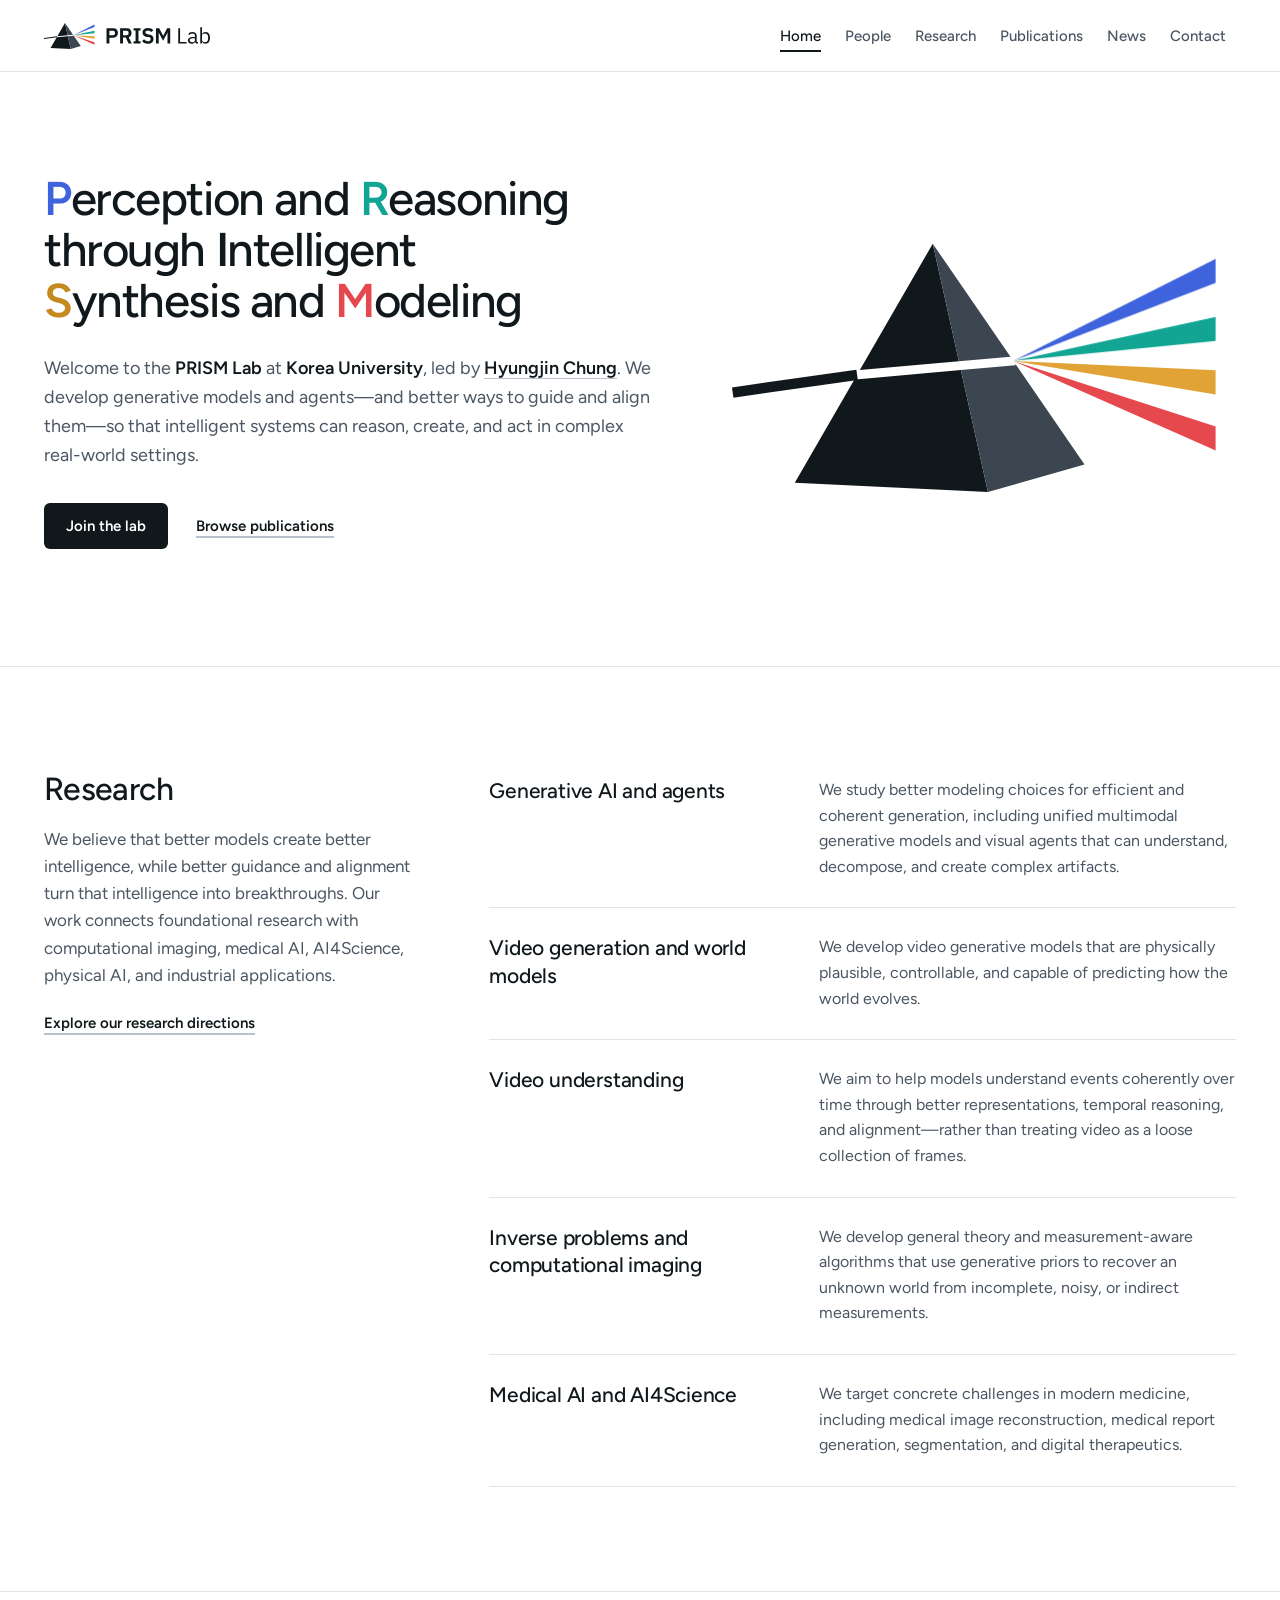
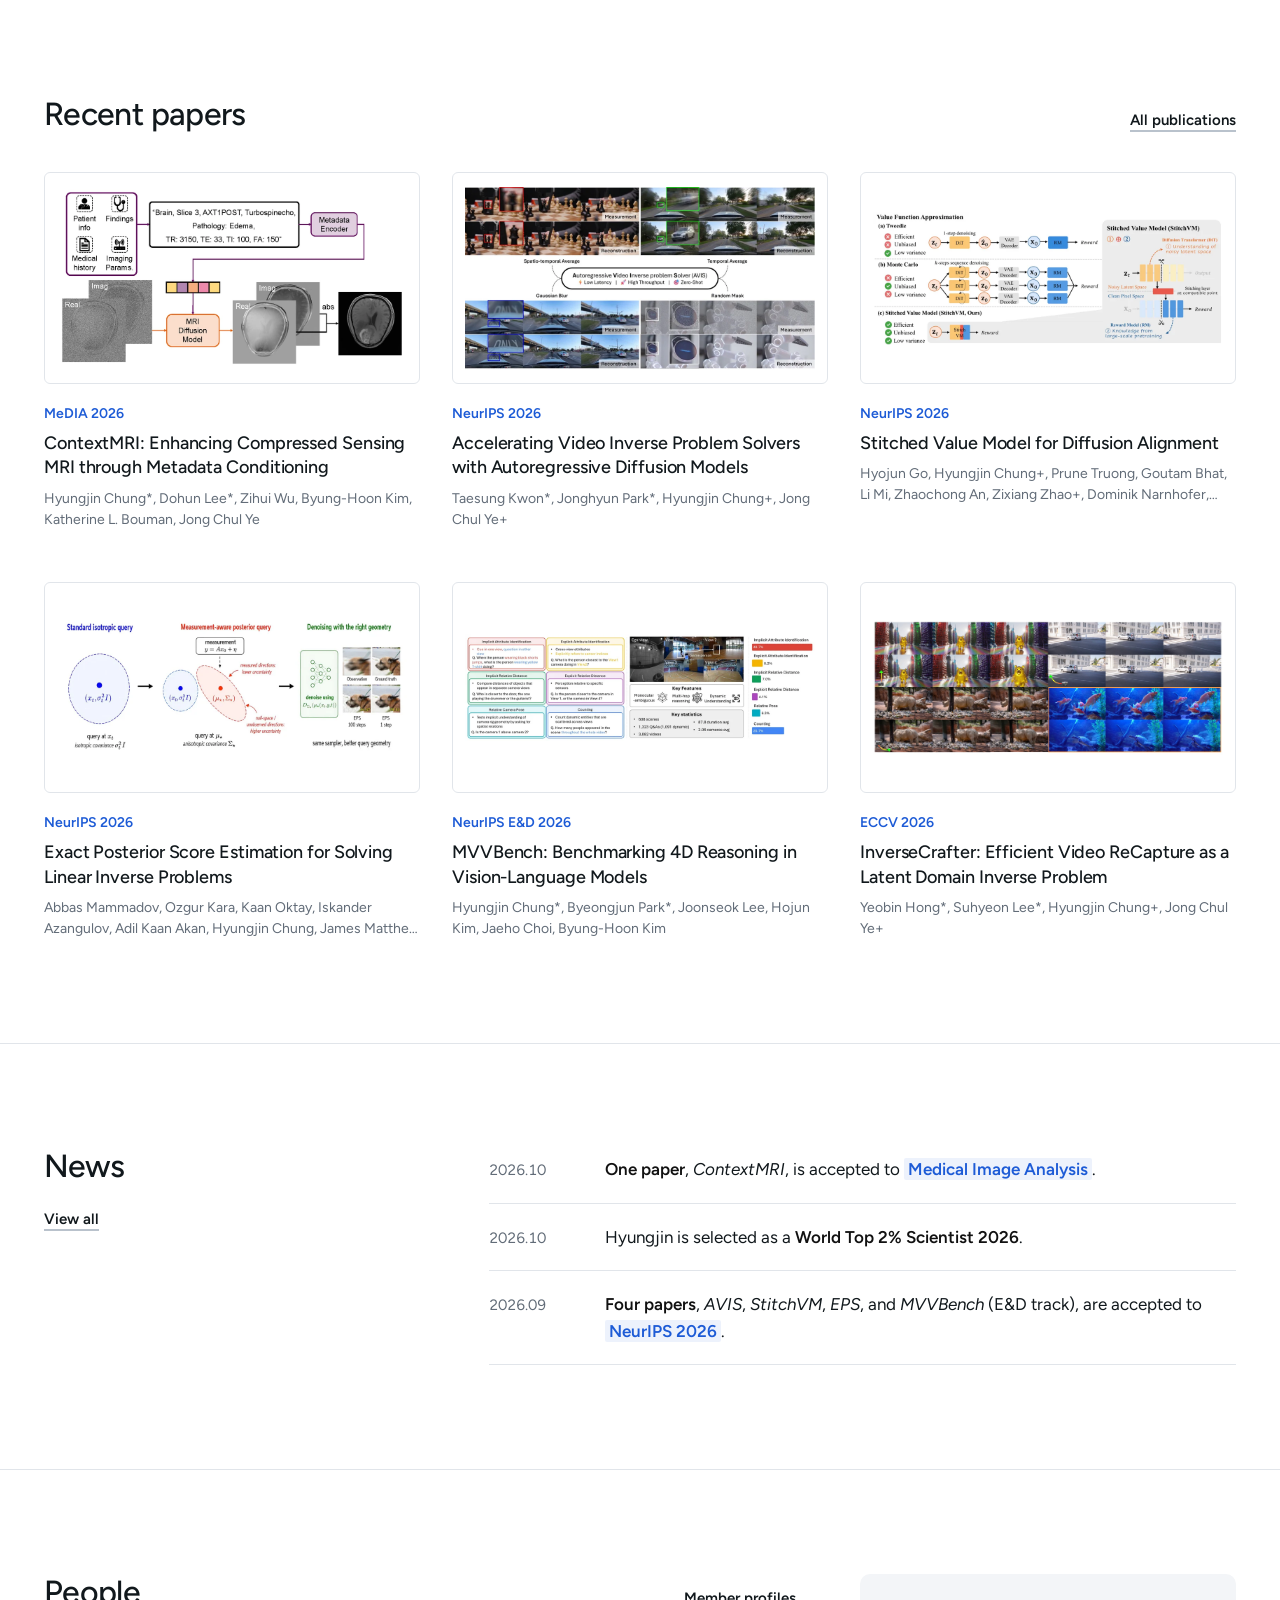
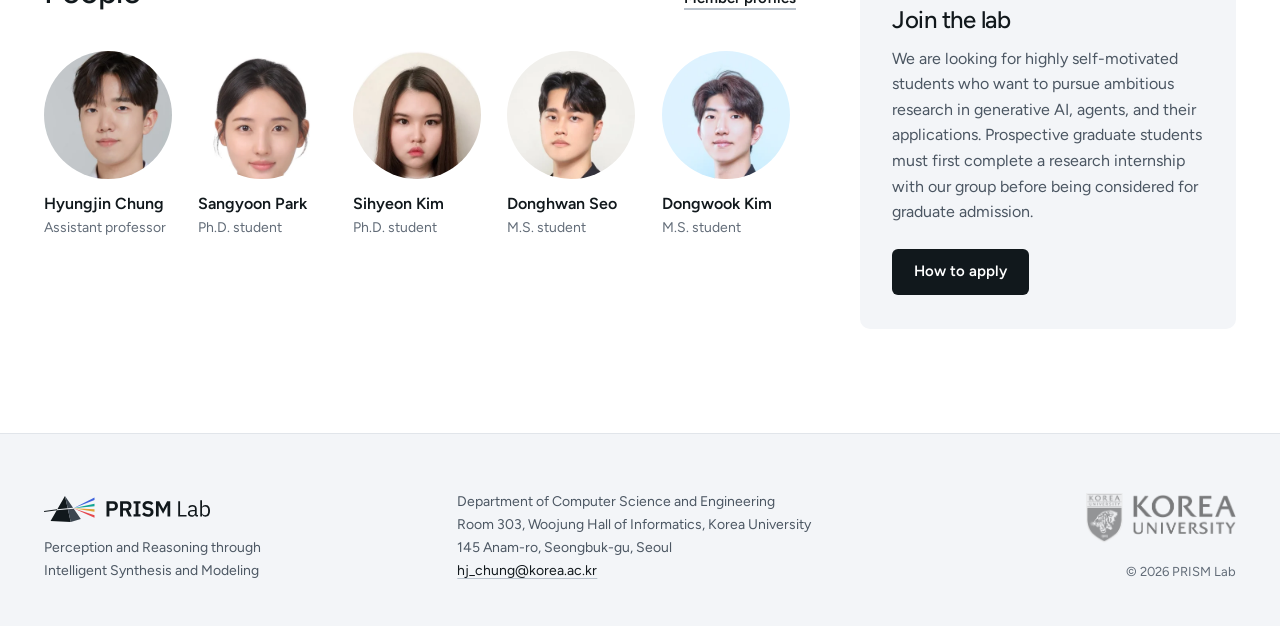
==== commit f3cb1f4b: "Animate the current PRISM symbol and restore the original home copy - Hero art is now the vector sym" ====
--- a/index.html
+++ b/index.html
@@ -3,7 +3,7 @@
   <head>
     <meta charset="UTF-8">
     <meta name="viewport" content="width=device-width, initial-scale=1.0">
-    <meta name="description" content="PRISM Lab at Korea University builds generative models and agents, and better ways to guide and align them.">
+    <meta name="description" content="PRISM Lab at Korea University develops generative models and agents—and better ways to guide and align them—so that intelligent systems can reason, create, and act in complex real-world settings.">
     <meta name="theme-color" content="#ffffff">
     <meta property="og:title" content="PRISM Lab · Korea University">
     <meta property="og:description" content="Perception and Reasoning through Intelligent Synthesis and Modeling.">
@@ -45,20 +45,29 @@
       <section class="hero" aria-labelledby="hero-title">
         <div class="container hero-inner">
           <div class="hero-copy">
-            <h1 id="hero-title">Better generative models, and better ways to guide them.</h1>
+            <h1 class="hero-expansion" id="hero-title">
+              <span class="expansion-line"><span class="initial initial-p">P</span>erception and <span class="initial initial-r">R</span>easoning</span>
+              <span class="expansion-line">through <span class="initial initial-i">I</span>ntelligent</span>
+              <span class="expansion-line"><span class="initial initial-s">S</span>ynthesis and <span class="initial initial-m">M</span>odeling</span>
+            </h1>
             <p class="hero-lede">
-              PRISM Lab is a research group in the Department of Computer Science and Engineering at Korea University, led by <a href="https://hyungjin-chung.github.io/" target="_blank" rel="noreferrer">Hyungjin Chung</a>. We build generative models and agents, and the guidance and alignment methods that let them reason, create, and act in real-world settings.
+              Welcome to the <strong>PRISM Lab</strong> at <strong>Korea University</strong>, led by <strong><a href="https://hyungjin-chung.github.io/" target="_blank" rel="noreferrer">Hyungjin Chung</a></strong>. We develop generative models and agents—and better ways to guide and align them—so that intelligent systems can reason, create, and act in complex real-world settings.
             </p>
             <div class="hero-actions">
               <a class="button" href="contact.html">Join the lab</a>
               <a class="text-link" href="publications.html">Browse publications</a>
             </div>
           </div>
-        </div>
-        <div class="hero-prism" aria-hidden="true">
-          <img class="prism-layer prism-incoming" src="assets/brand/hero/prism-incoming.webp" alt="" width="1130" height="540">
-          <img class="prism-layer prism-glass" src="assets/brand/hero/prism-glass.webp" alt="" width="1130" height="540">
-          <img class="prism-layer prism-beams" src="assets/brand/hero/prism-beams.webp" alt="" width="1130" height="540">
+          <!-- PRISM symbol (assets/brand/prism-symbol, 2026-10): light enters, then disperses into the four beams. -->
+          <svg class="hero-mark" viewBox="0 0 608 320" aria-hidden="true" focusable="false">
+            <line class="mark-input" x1="24" y1="196.584" x2="168.24" y2="176" stroke="#11181C" stroke-width="12" pathLength="1"/>
+            <path fill="#11181C" d="M171.416,170.499 L286.302,160.359 L256.000,24.000 Z M96.000,301.120 L320.000,312.000 L288.577,170.598 L166.697,181.356 L166.492,179.028 Z"/>
+            <path fill="#3C4650" d="M286.302,160.359 L346.117,155.079 L256.000,24.000 Z M320.000,312.000 L432.000,280.000 L351.812,163.364 L351.957,165.004 L288.577,170.598 Z"/>
+            <path class="mark-beam" style="--spread: 18.9deg" fill="#3E63DD" d="M349.500,160.000 L584.000,41.483 L584.000,69.483 Z"/>
+            <path class="mark-beam" style="--spread: 3.9deg" fill="#12A594" d="M349.500,160.000 L584.000,108.785 L584.000,136.785 Z"/>
+            <path class="mark-beam" style="--spread: -11.1deg" fill="#E2A336" d="M349.500,160.000 L584.000,170.810 L584.000,198.810 Z"/>
+            <path class="mark-beam" style="--spread: -26deg" fill="#E5484D" d="M349.500,160.000 L584.000,235.860 L584.000,263.860 Z"/>
+          </svg>
         </div>
       </section>
 
@@ -66,29 +75,29 @@
         <div class="container split">
           <div class="split-head">
             <h2 id="research-title">Research</h2>
-            <p>Better generative models and agents give systems richer capabilities. Better guidance and alignment make those capabilities controllable, reliable, and useful.</p>
-            <a class="text-link" href="research.html">More on our research</a>
+            <p>We believe that better models create better intelligence, while better guidance and alignment turn that intelligence into breakthroughs. Our work connects foundational research with computational imaging, medical AI, AI4Science, physical AI, and industrial applications.</p>
+            <a class="text-link" href="research.html">Explore our research directions</a>
           </div>
           <ul class="direction-list">
             <li>
               <h3>Generative AI and agents</h3>
-              <p>Efficient, coherent generation that does not rely on scale alone, including unified multimodal models and visual agents that understand, decompose, and create complex artifacts.</p>
+              <p>We study better modeling choices for efficient and coherent generation, including unified multimodal generative models and visual agents that can understand, decompose, and create complex artifacts.</p>
             </li>
             <li>
               <h3>Video generation and world models</h3>
-              <p>Video models that are physically plausible, controllable, and able to predict how the world evolves: geometry, motion, interaction, and state.</p>
+              <p>We develop video generative models that are physically plausible, controllable, and capable of predicting how the world evolves.</p>
             </li>
             <li>
               <h3>Video understanding</h3>
-              <p>Representations and temporal reasoning that let models follow events coherently over time, rather than as a loose set of frames.</p>
+              <p>We aim to help models understand events coherently over time through better representations, temporal reasoning, and alignment—rather than treating video as a loose collection of frames.</p>
             </li>
             <li>
               <h3>Inverse problems and computational imaging</h3>
-              <p>Theory and measurement-aware algorithms that use generative priors to recover signals from incomplete, noisy, or indirect measurements.</p>
-            </li>
-            <li>
-              <h3>Medical AI</h3>
-              <p>Image reconstruction, report generation, segmentation, and digital therapeutics, pairing general-purpose models with domain knowledge.</p>
+              <p>We develop general theory and measurement-aware algorithms that use generative priors to recover an unknown world from incomplete, noisy, or indirect measurements.</p>
+            </li>
+            <li>
+              <h3>Medical AI and AI4Science</h3>
+              <p>We target concrete challenges in modern medicine, including medical image reconstruction, medical report generation, segmentation, and digital therapeutics.</p>
             </li>
           </ul>
         </div>
@@ -109,7 +118,7 @@
         <div class="container split">
           <div class="split-head">
             <h2 id="news-title">News</h2>
-            <a class="text-link" href="news.html">All news</a>
+            <a class="text-link" href="news.html">View all</a>
           </div>
           <div class="news-list compact">
             <article class="news-row">
@@ -165,7 +174,7 @@
           </div>
           <aside class="join-panel" aria-labelledby="join-title">
             <h2 id="join-title">Join the lab</h2>
-            <p>We are looking for self-motivated students who want to do ambitious research in generative AI, agents, and their applications. Prospective graduate students start with a research internship in the group.</p>
+            <p>We are looking for highly self-motivated students who want to pursue ambitious research in generative AI, agents, and their applications. Prospective graduate students must first complete a research internship with our group before being considered for graduate admission.</p>
             <a class="button" href="contact.html">How to apply</a>
           </aside>
         </div>
--- a/styles.css
+++ b/styles.css
@@ -1327,8 +1327,6 @@
 }
 
 .hero {
-  position: relative;
-  overflow: hidden;
   background: var(--paper);
 }
 
@@ -1336,34 +1334,48 @@
   min-height: clamp(520px, 66vh, 640px);
   padding-top: 72px;
   padding-bottom: 88px;
-  display: flex;
+  display: grid;
+  grid-template-columns: minmax(0, 7fr) minmax(0, 6fr);
+  gap: 56px;
   align-items: center;
 }
 
-.hero-copy {
-  position: relative;
-  z-index: 1;
-  max-width: min(560px, calc(50vw - 48px));
-}
-
-.hero h1 {
-  font-size: clamp(40px, 4.3vw, 62px);
+.hero h1.hero-expansion {
+  font-size: clamp(38px, 3.7vw, 54px);
   letter-spacing: -.03em;
-  line-height: 1.04;
-  text-wrap: balance;
-}
+  line-height: 1.08;
+}
+
+.expansion-line {
+  display: block;
+}
+
+/* P, R, S and M take the four beams, top to bottom; I stays with the prism.
+   S uses a deeper amber than the beam so the letter stays legible on white. */
+.initial {
+  font-weight: 600;
+}
+
+.initial-p { color: #3e63dd; }
+.initial-r { color: #12a594; }
+.initial-s { color: #c48a1f; }
+.initial-m { color: #e5484d; }
 
 .hero-lede {
-  max-width: 31em;
-  margin-top: 26px;
+  max-width: 34em;
+  margin-top: 28px;
   color: var(--slate);
   font-size: 18px;
   line-height: 1.6;
+  text-wrap: pretty;
+}
+
+.hero-lede strong {
+  color: var(--ink);
+  font-weight: 600;
 }
 
 .hero-lede a {
-  color: var(--ink);
-  font-weight: 500;
   text-decoration: underline;
   text-decoration-color: var(--hair-strong);
   text-underline-offset: 4px;
@@ -1381,53 +1393,36 @@
   gap: 16px 28px;
 }
 
-/* The prism: three stacked layers (incoming light, glass, outgoing beams). */
-.hero-prism {
-  position: absolute;
-  top: 50%;
-  left: calc(50% + 8px);
-  width: min(880px, 60vw);
-  aspect-ratio: 1130 / 540;
-  transform: translateY(-50%);
-  pointer-events: none;
-}
-
-.prism-layer {
-  position: absolute;
-  inset: 0;
+.hero-mark {
   width: 100%;
-  height: 100%;
-}
-
-/* One moment of motion on load: light enters the prism, then fans out. */
+  height: auto;
+  overflow: visible;
+}
+
+/* One moment of motion on load: the input beam enters the prism, then the
+   light splits into the four beams, which fan out from the exit point. */
 @media (prefers-reduced-motion: no-preference) {
-  .prism-incoming,
-  .prism-beams {
-    -webkit-mask-image: linear-gradient(90deg, #000 45%, transparent 55%);
-    mask-image: linear-gradient(90deg, #000 45%, transparent 55%);
-    -webkit-mask-size: 220% 100%;
-    mask-size: 220% 100%;
-    -webkit-mask-repeat: no-repeat;
-    mask-repeat: no-repeat;
-  }
-
-  .prism-incoming {
-    animation: light-enter 800ms cubic-bezier(.4, 0, .6, 1) 250ms both;
-  }
-
-  .prism-beams {
-    animation: light-disperse 1500ms cubic-bezier(.2, .6, .25, 1) 950ms both;
-  }
-}
-
-@keyframes light-enter {
-  from { -webkit-mask-position: 100% 0; mask-position: 100% 0; }
-  to { -webkit-mask-position: 30% 0; mask-position: 30% 0; }
-}
-
-@keyframes light-disperse {
-  from { -webkit-mask-position: 52% 0; mask-position: 52% 0; }
-  to { -webkit-mask-position: 0 0; mask-position: 0 0; }
+  .mark-input {
+    stroke-dasharray: 1;
+    animation: mark-enter 650ms cubic-bezier(.45, 0, .55, 1) 300ms both;
+  }
+
+  .mark-beam {
+    transform-box: view-box;
+    transform-origin: 349.5px 160px;
+    animation: mark-disperse 1150ms cubic-bezier(.2, .75, .25, 1) 900ms both;
+  }
+}
+
+@keyframes mark-enter {
+  from { stroke-dashoffset: 1; }
+  to { stroke-dashoffset: 0; }
+}
+
+@keyframes mark-disperse {
+  from { opacity: 0; transform: rotate(var(--spread)) scale(.08); }
+  20% { opacity: 1; }
+  to { opacity: 1; transform: none; }
 }
 
 /* Home: sections ------------------------------------------------------------ */
@@ -1756,20 +1751,17 @@
   .hero-inner {
     min-height: 0;
     padding-top: 56px;
-    padding-bottom: 8px;
+    padding-bottom: 64px;
+    grid-template-columns: 1fr;
+    gap: 44px;
   }
 
   .hero-copy {
     max-width: 640px;
   }
 
-  .hero-prism {
-    position: relative;
-    top: auto;
-    left: -12%;
-    width: 124%;
-    margin: 12px 0 24px;
-    transform: none;
+  .hero-mark {
+    max-width: 520px;
   }
 
   .split {
@@ -1824,8 +1816,8 @@
 }
 
 @media (max-width: 620px) {
-  .hero h1 {
-    font-size: clamp(34px, 9.6vw, 42px);
+  .hero h1.hero-expansion {
+    font-size: clamp(31px, 8.6vw, 40px);
   }
 
   .hero-lede {
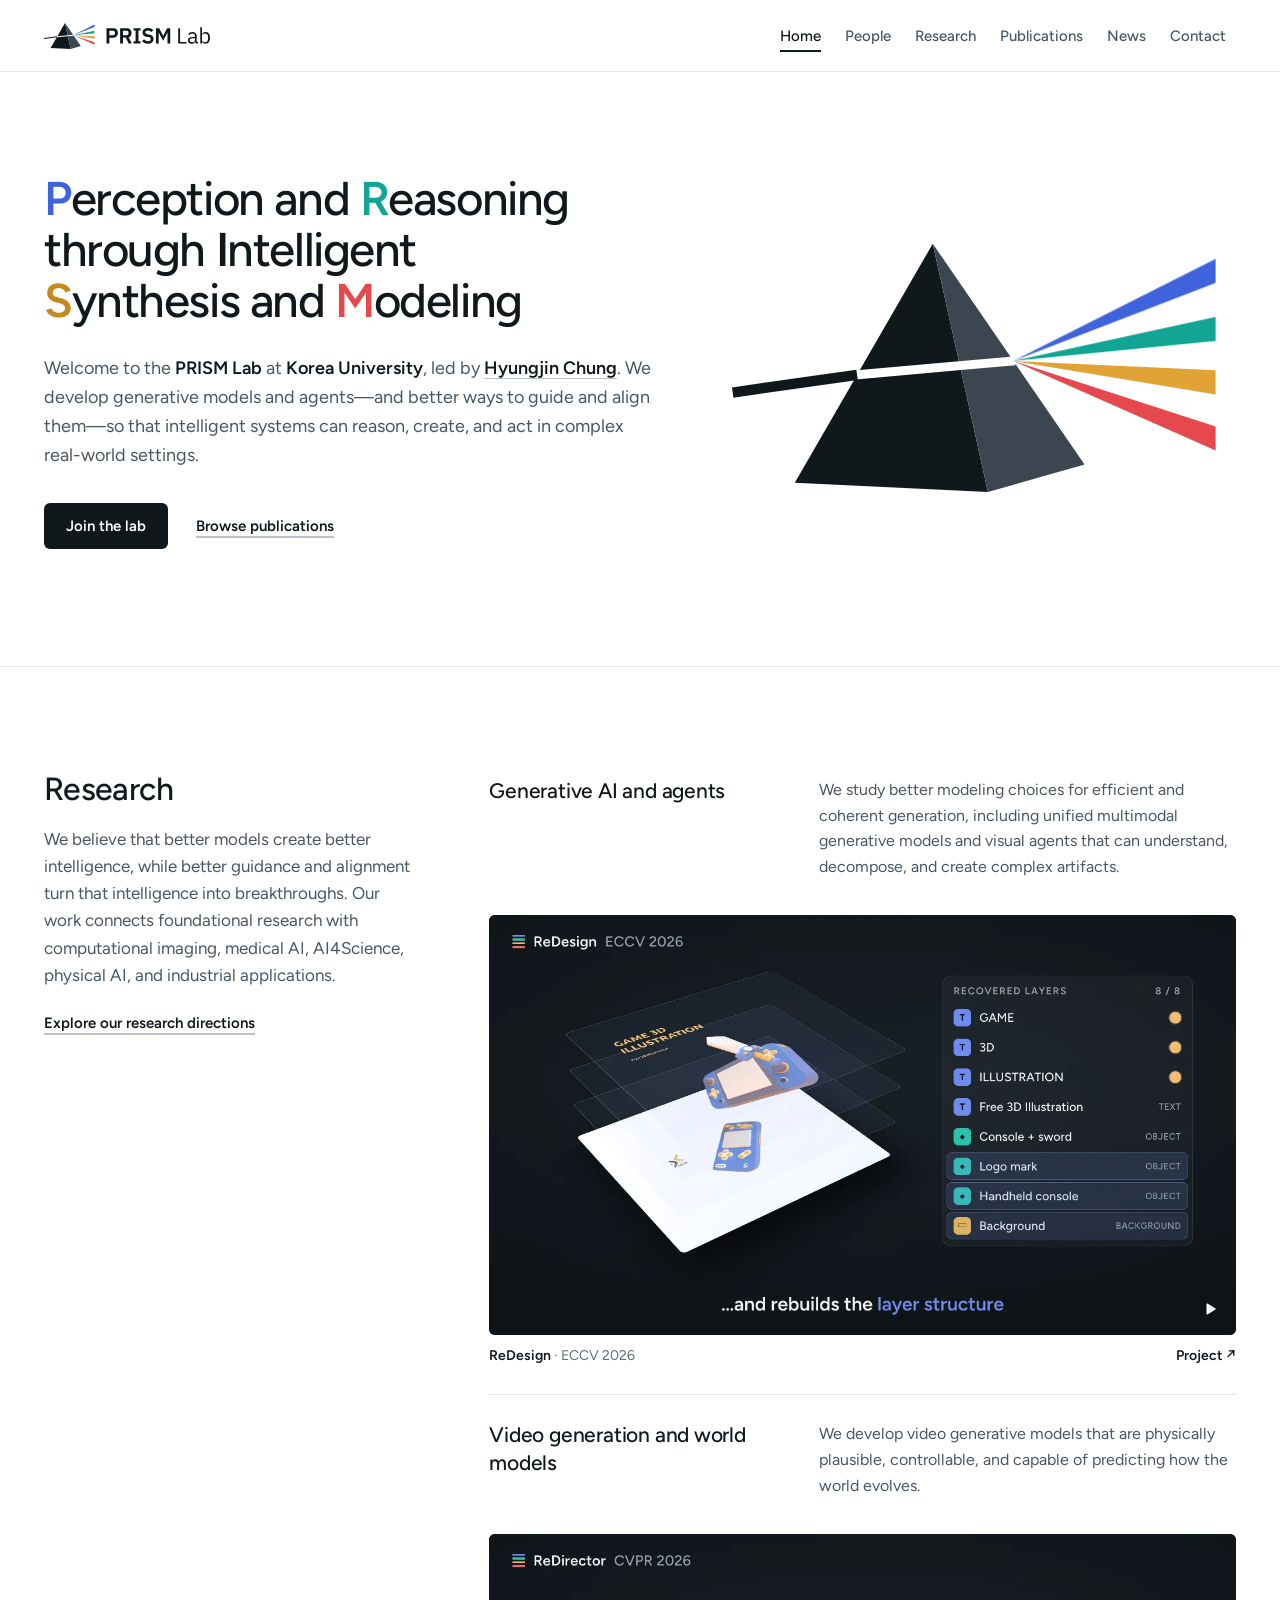
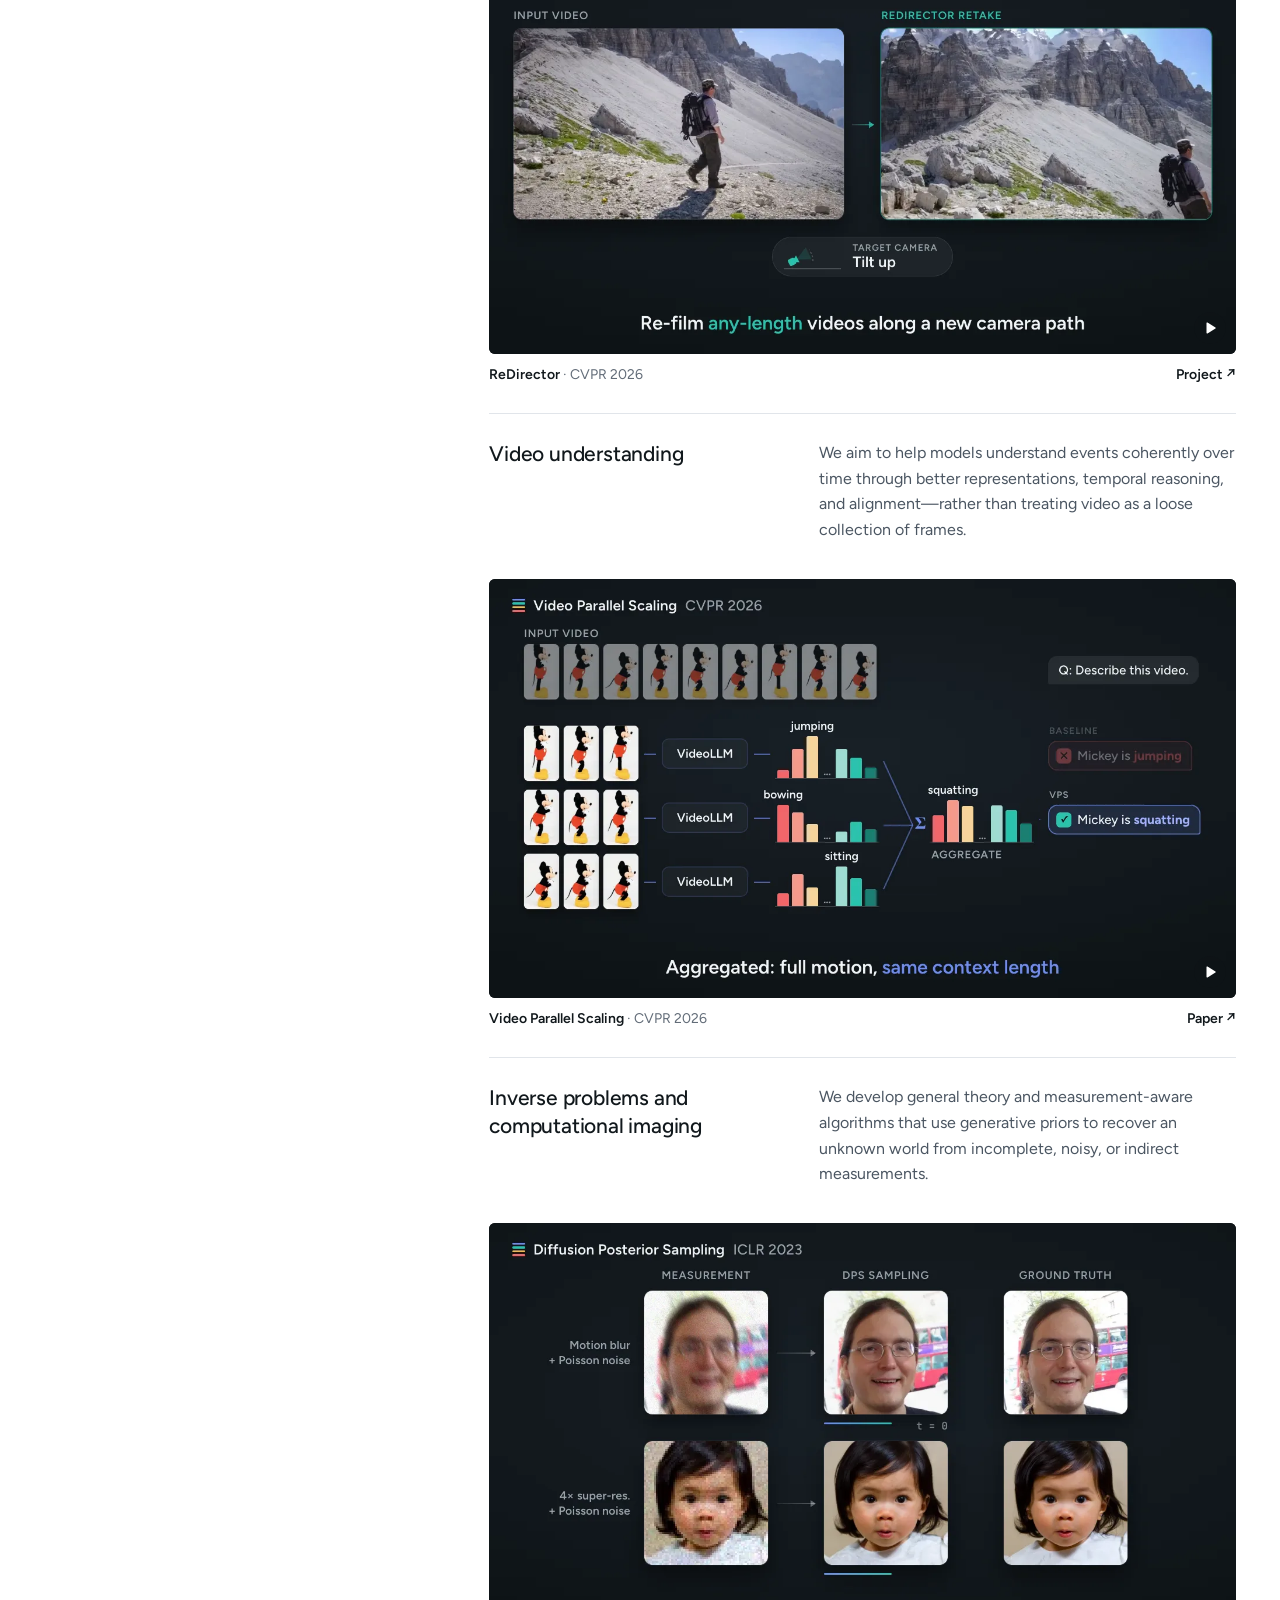
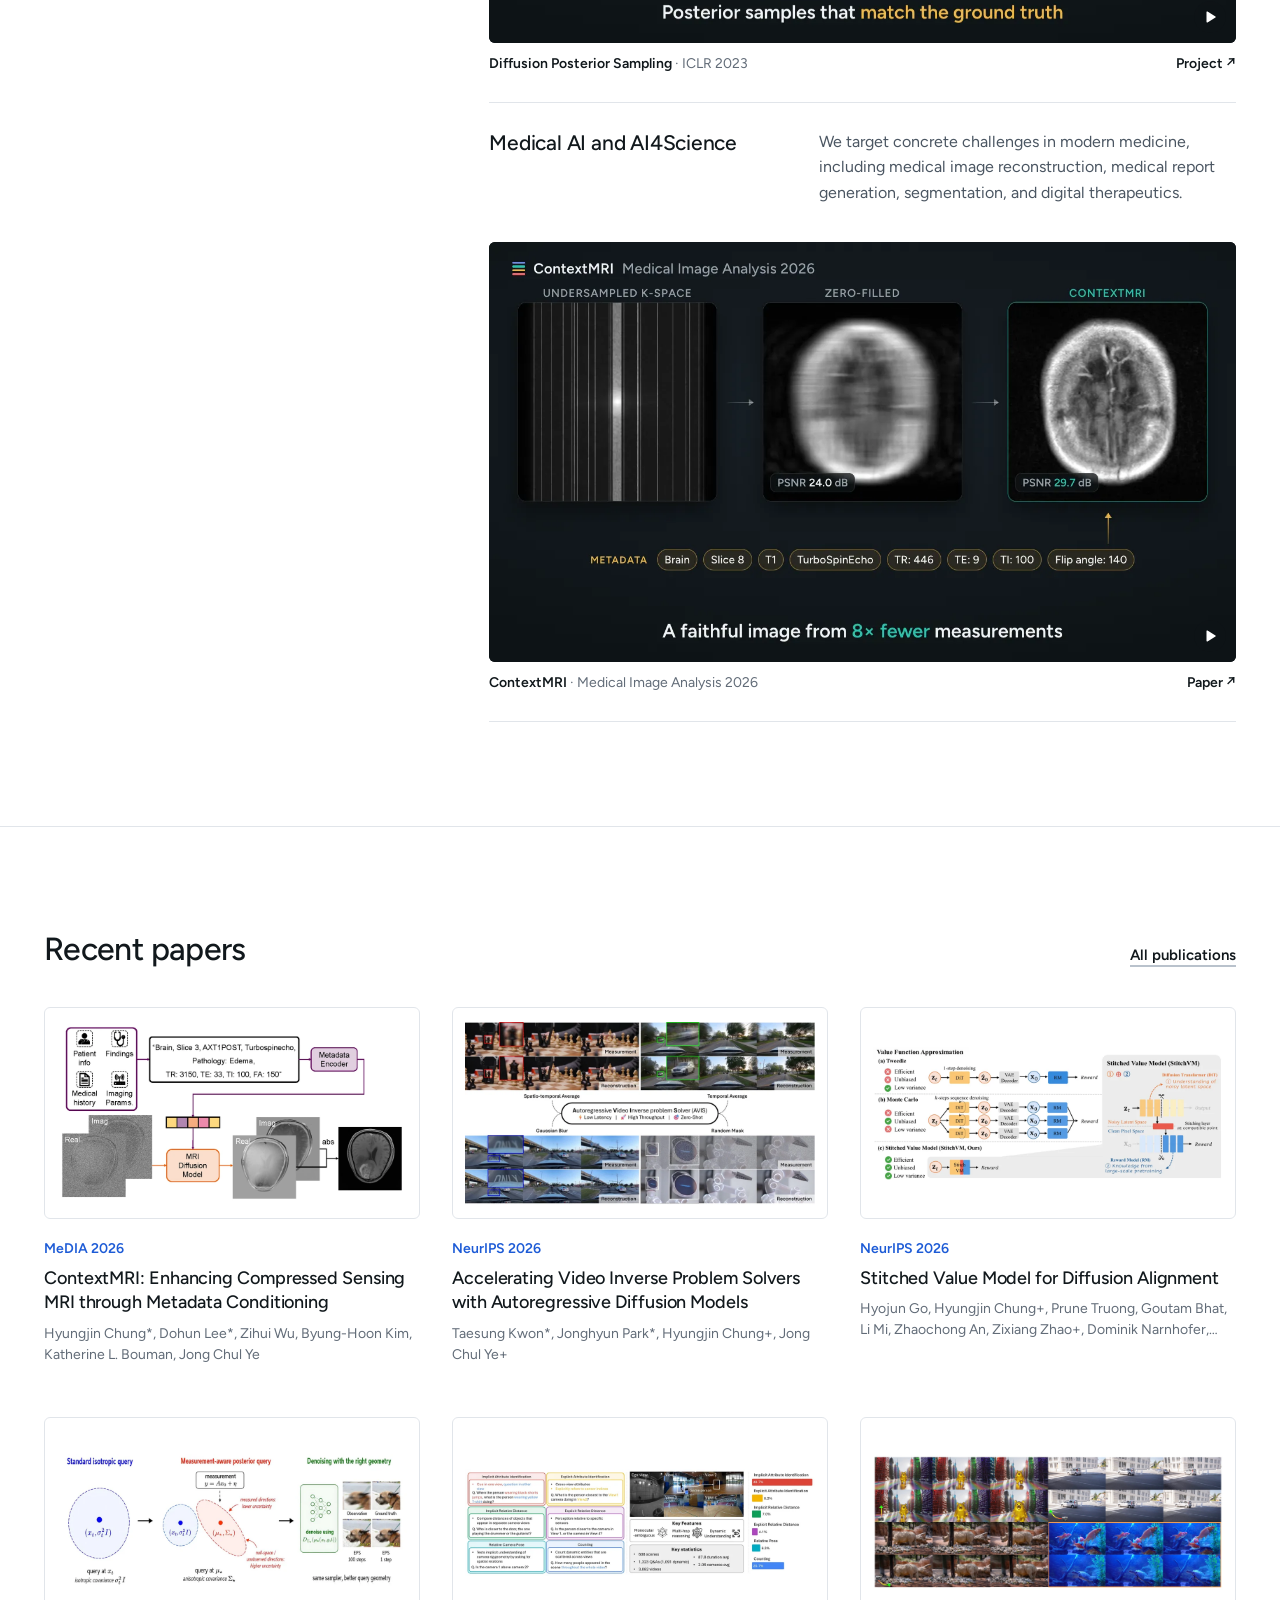
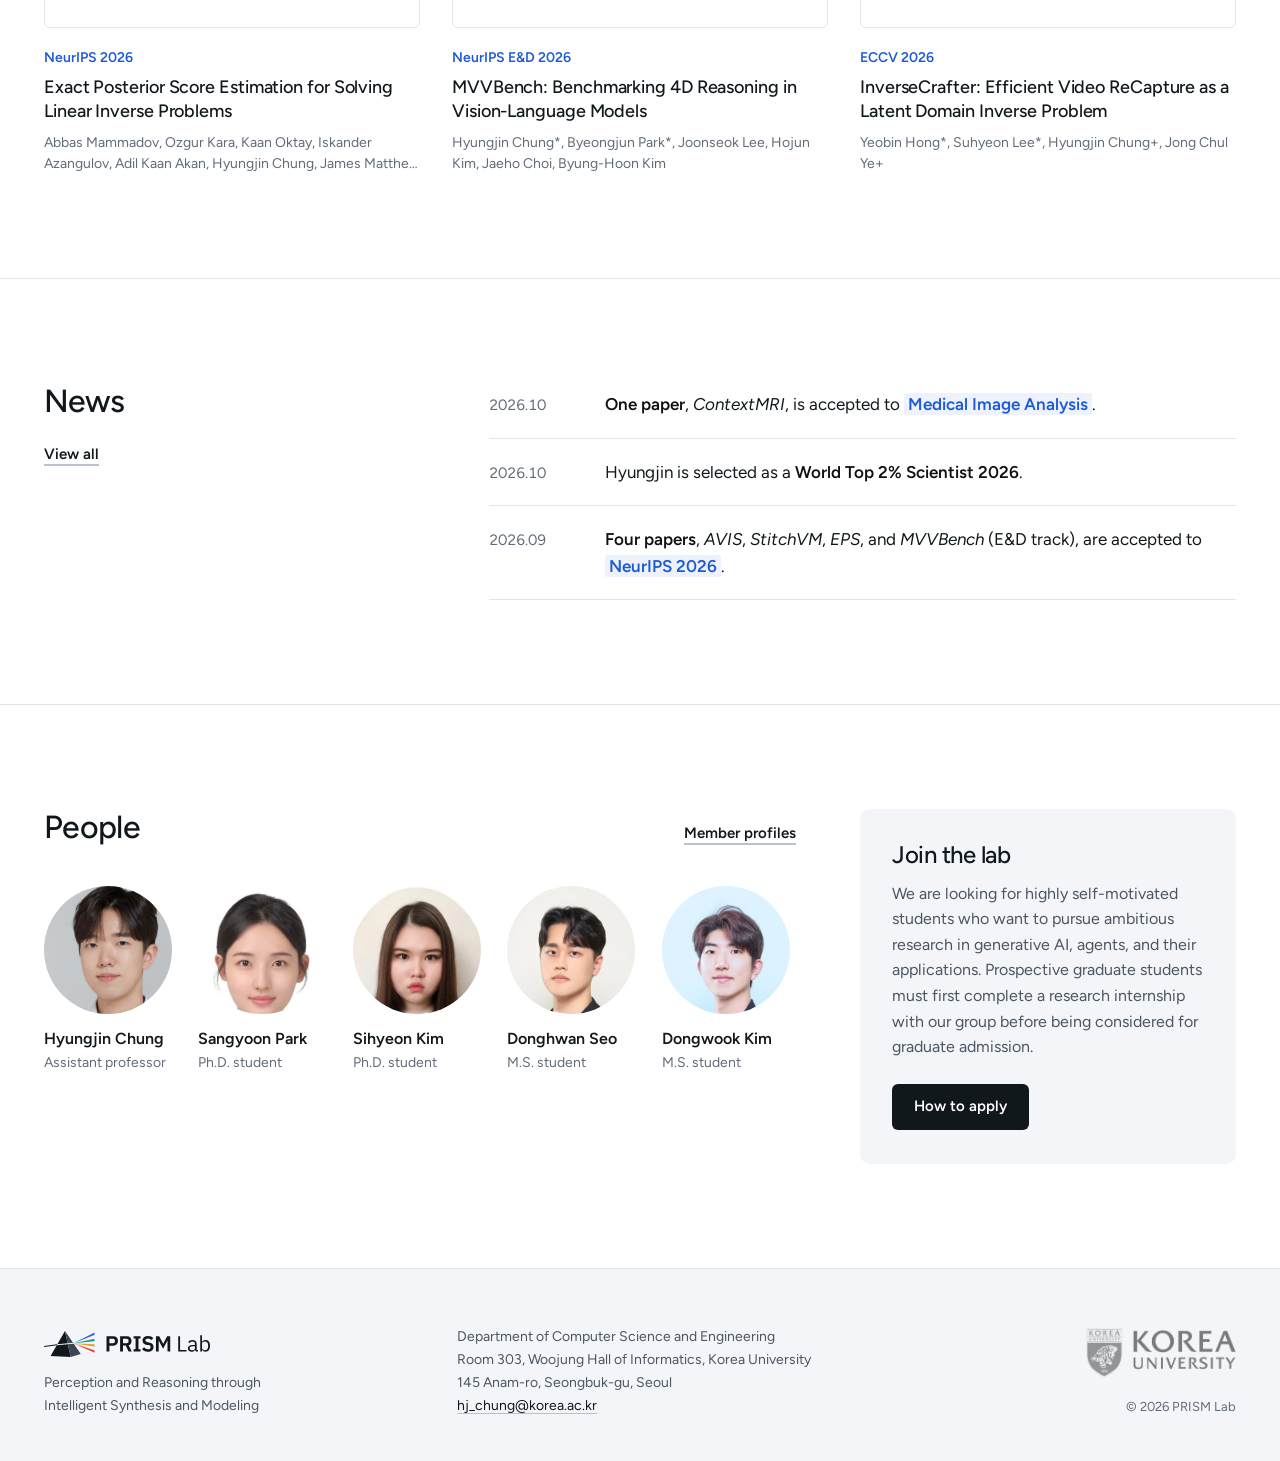
==== commit 3b1262ce: "Add research teaser videos to Research and Home - One silent 8-9 s loop per research direction, show" ====
--- a/index.html
+++ b/index.html
@@ -14,8 +14,8 @@
     <link rel="preconnect" href="https://fonts.googleapis.com">
     <link rel="preconnect" href="https://fonts.gstatic.com" crossorigin>
     <link href="https://fonts.googleapis.com/css2?family=Figtree:ital,wght@0,400;0,500;0,600;1,400&amp;display=swap" rel="stylesheet">
-    <link rel="stylesheet" href="styles.css?v=20261016-light">
-    <script src="script.js?v=20261016-light" defer></script>
+    <link rel="stylesheet" href="styles.css?v=20261016-light-videos-2">
+    <script src="script.js?v=20261016-light-videos-2" defer></script>
     <script src="publications-data.js?v=20261012" defer></script>
     <script src="home.js?v=20261016-light" defer></script>
   </head>
@@ -82,22 +82,67 @@
             <li>
               <h3>Generative AI and agents</h3>
               <p>We study better modeling choices for efficient and coherent generation, including unified multimodal generative models and visual agents that can understand, decompose, and create complex artifacts.</p>
+              <figure class="direction-media">
+                <div class="media-frame">
+                  <video data-autoplay muted loop playsinline preload="none" width="1280" height="720" poster="assets/videos/redesign-poster.webp" aria-label="ReDesign recovers a flat design image as editable text, object, and background layers, which are then recolored and moved.">
+                    <source data-src="assets/videos/redesign.mp4" type="video/mp4">
+                  </video>
+                  <button class="media-toggle" type="button" aria-label="Pause video" hidden><svg class="icon-pause" viewBox="0 0 16 16" aria-hidden="true"><rect x="3" y="2" width="3.5" height="12" rx="1"/><rect x="9.5" y="2" width="3.5" height="12" rx="1"/></svg><svg class="icon-play" viewBox="0 0 16 16" aria-hidden="true"><path d="M4 2.5v11a.8.8 0 0 0 1.2.7l9-5.5a.8.8 0 0 0 0-1.4l-9-5.5A.8.8 0 0 0 4 2.5z"/></svg></button>
+                </div>
+                <figcaption><span><strong>ReDesign</strong> · ECCV 2026</span><a href="https://jintae-00.github.io/ReDesign/" target="_blank" rel="noreferrer">Project ↗</a></figcaption>
+              </figure>
             </li>
             <li>
               <h3>Video generation and world models</h3>
               <p>We develop video generative models that are physically plausible, controllable, and capable of predicting how the world evolves.</p>
+              <figure class="direction-media">
+                <div class="media-frame">
+                  <video data-autoplay muted loop playsinline preload="none" width="1280" height="720" poster="assets/videos/redirector-poster.webp" aria-label="ReDirector re-films an input video along a new camera path, shown side by side with the input for an arc-right and a tilt-up trajectory.">
+                    <source data-src="assets/videos/redirector.mp4" type="video/mp4">
+                  </video>
+                  <button class="media-toggle" type="button" aria-label="Pause video" hidden><svg class="icon-pause" viewBox="0 0 16 16" aria-hidden="true"><rect x="3" y="2" width="3.5" height="12" rx="1"/><rect x="9.5" y="2" width="3.5" height="12" rx="1"/></svg><svg class="icon-play" viewBox="0 0 16 16" aria-hidden="true"><path d="M4 2.5v11a.8.8 0 0 0 1.2.7l9-5.5a.8.8 0 0 0 0-1.4l-9-5.5A.8.8 0 0 0 4 2.5z"/></svg></button>
+                </div>
+                <figcaption><span><strong>ReDirector</strong> · CVPR 2026</span><a href="https://byeongjun-park.github.io/ReDirector/" target="_blank" rel="noreferrer">Project ↗</a></figcaption>
+              </figure>
             </li>
             <li>
               <h3>Video understanding</h3>
               <p>We aim to help models understand events coherently over time through better representations, temporal reasoning, and alignment—rather than treating video as a loose collection of frames.</p>
+              <figure class="direction-media">
+                <div class="media-frame">
+                  <video data-autoplay muted loop playsinline preload="none" width="1280" height="720" poster="assets/videos/vps-poster.webp" aria-label="Video Parallel Scaling: a single frame subset leads a VideoLLM to answer “jumping”; aggregating parallel streams over different frame subsets gives the correct “squatting”.">
+                    <source data-src="assets/videos/vps.mp4" type="video/mp4">
+                  </video>
+                  <button class="media-toggle" type="button" aria-label="Pause video" hidden><svg class="icon-pause" viewBox="0 0 16 16" aria-hidden="true"><rect x="3" y="2" width="3.5" height="12" rx="1"/><rect x="9.5" y="2" width="3.5" height="12" rx="1"/></svg><svg class="icon-play" viewBox="0 0 16 16" aria-hidden="true"><path d="M4 2.5v11a.8.8 0 0 0 1.2.7l9-5.5a.8.8 0 0 0 0-1.4l-9-5.5A.8.8 0 0 0 4 2.5z"/></svg></button>
+                </div>
+                <figcaption><span><strong>Video Parallel Scaling</strong> · CVPR 2026</span><a href="https://arxiv.org/abs/2509.08016" target="_blank" rel="noreferrer">Paper ↗</a></figcaption>
+              </figure>
             </li>
             <li>
               <h3>Inverse problems and computational imaging</h3>
               <p>We develop general theory and measurement-aware algorithms that use generative priors to recover an unknown world from incomplete, noisy, or indirect measurements.</p>
+              <figure class="direction-media">
+                <div class="media-frame">
+                  <video data-autoplay muted loop playsinline preload="none" width="1280" height="720" poster="assets/videos/dps-poster.webp" aria-label="Diffusion Posterior Sampling turns noise into faces that match motion-blurred and low-resolution measurements, then compares them with the ground truth.">
+                    <source data-src="assets/videos/dps.mp4" type="video/mp4">
+                  </video>
+                  <button class="media-toggle" type="button" aria-label="Pause video" hidden><svg class="icon-pause" viewBox="0 0 16 16" aria-hidden="true"><rect x="3" y="2" width="3.5" height="12" rx="1"/><rect x="9.5" y="2" width="3.5" height="12" rx="1"/></svg><svg class="icon-play" viewBox="0 0 16 16" aria-hidden="true"><path d="M4 2.5v11a.8.8 0 0 0 1.2.7l9-5.5a.8.8 0 0 0 0-1.4l-9-5.5A.8.8 0 0 0 4 2.5z"/></svg></button>
+                </div>
+                <figcaption><span><strong>Diffusion Posterior Sampling</strong> · ICLR 2023</span><a href="https://dps2022.github.io/diffusion-posterior-sampling-page/" target="_blank" rel="noreferrer">Project ↗</a></figcaption>
+              </figure>
             </li>
             <li>
               <h3>Medical AI and AI4Science</h3>
               <p>We target concrete challenges in modern medicine, including medical image reconstruction, medical report generation, segmentation, and digital therapeutics.</p>
+              <figure class="direction-media">
+                <div class="media-frame">
+                  <video data-autoplay muted loop playsinline preload="none" width="1280" height="720" poster="assets/videos/contextmri-poster.webp" aria-label="ContextMRI reconstructs an undersampled brain MRI scan with a diffusion model conditioned on clinical metadata.">
+                    <source data-src="assets/videos/contextmri.mp4" type="video/mp4">
+                  </video>
+                  <button class="media-toggle" type="button" aria-label="Pause video" hidden><svg class="icon-pause" viewBox="0 0 16 16" aria-hidden="true"><rect x="3" y="2" width="3.5" height="12" rx="1"/><rect x="9.5" y="2" width="3.5" height="12" rx="1"/></svg><svg class="icon-play" viewBox="0 0 16 16" aria-hidden="true"><path d="M4 2.5v11a.8.8 0 0 0 1.2.7l9-5.5a.8.8 0 0 0 0-1.4l-9-5.5A.8.8 0 0 0 4 2.5z"/></svg></button>
+                </div>
+                <figcaption><span><strong>ContextMRI</strong> · Medical Image Analysis 2026</span><a href="https://arxiv.org/abs/2501.04284" target="_blank" rel="noreferrer">Paper ↗</a></figcaption>
+              </figure>
             </li>
           </ul>
         </div>
--- a/styles.css
+++ b/styles.css
@@ -969,6 +969,100 @@
 .research-direction > div > p:first-child {
   color: #515151;
   line-height: 1.75;
+}
+
+.direction-media {
+  margin-top: 22px;
+}
+
+.media-frame {
+  position: relative;
+  overflow: hidden;
+  border-radius: 6px;
+  background: #0e1316;
+}
+
+.media-frame video {
+  width: 100%;
+  height: auto;
+  aspect-ratio: 16 / 9;
+  display: block;
+}
+
+.media-toggle {
+  position: absolute;
+  right: 10px;
+  bottom: 10px;
+  width: 32px;
+  height: 32px;
+  display: grid;
+  place-items: center;
+  border: 0;
+  border-radius: 50%;
+  background: rgba(14, 19, 22, 0.6);
+  color: #ffffff;
+  cursor: pointer;
+  opacity: 0;
+  transition: opacity 160ms ease;
+}
+
+.media-toggle svg {
+  width: 14px;
+  height: 14px;
+  fill: currentColor;
+}
+
+.media-toggle .icon-play,
+.media-toggle.is-paused .icon-pause {
+  display: none;
+}
+
+.media-toggle.is-paused .icon-play {
+  display: block;
+}
+
+.media-frame:hover .media-toggle,
+.media-toggle:focus-visible,
+.media-toggle.is-paused {
+  opacity: 1;
+}
+
+@media (hover: none) {
+  .media-toggle {
+    opacity: 0.85;
+  }
+}
+
+.direction-media figcaption {
+  margin-top: 10px;
+  display: flex;
+  justify-content: space-between;
+  align-items: baseline;
+  gap: 16px;
+  color: var(--quiet, #626c78);
+  font-size: 14px;
+  line-height: 1.5;
+}
+
+.direction-media figcaption strong {
+  color: var(--ink, #11181c);
+  font-weight: 600;
+}
+
+.direction-media figcaption a {
+  flex: none;
+  color: var(--ink, #11181c);
+  font-weight: 600;
+}
+
+/* home: the video spans both columns of a direction row */
+.direction-list .direction-media {
+  grid-column: 1 / -1;
+  margin-top: 4px;
+}
+
+.direction-media figcaption a:hover {
+  text-decoration: underline;
 }
 
 
@@ -1174,6 +1268,19 @@
     grid-column: 2;
   }
 
+  /* let the teaser video use the full card width on phones */
+  .research-direction .direction-media {
+    margin: 20px -22px 0 -66px;
+  }
+
+  .research-direction .media-frame {
+    border-radius: 0;
+  }
+
+  .research-direction .direction-media figcaption {
+    padding: 0 22px;
+  }
+
   .location-section {
     margin-top: 46px;
   }
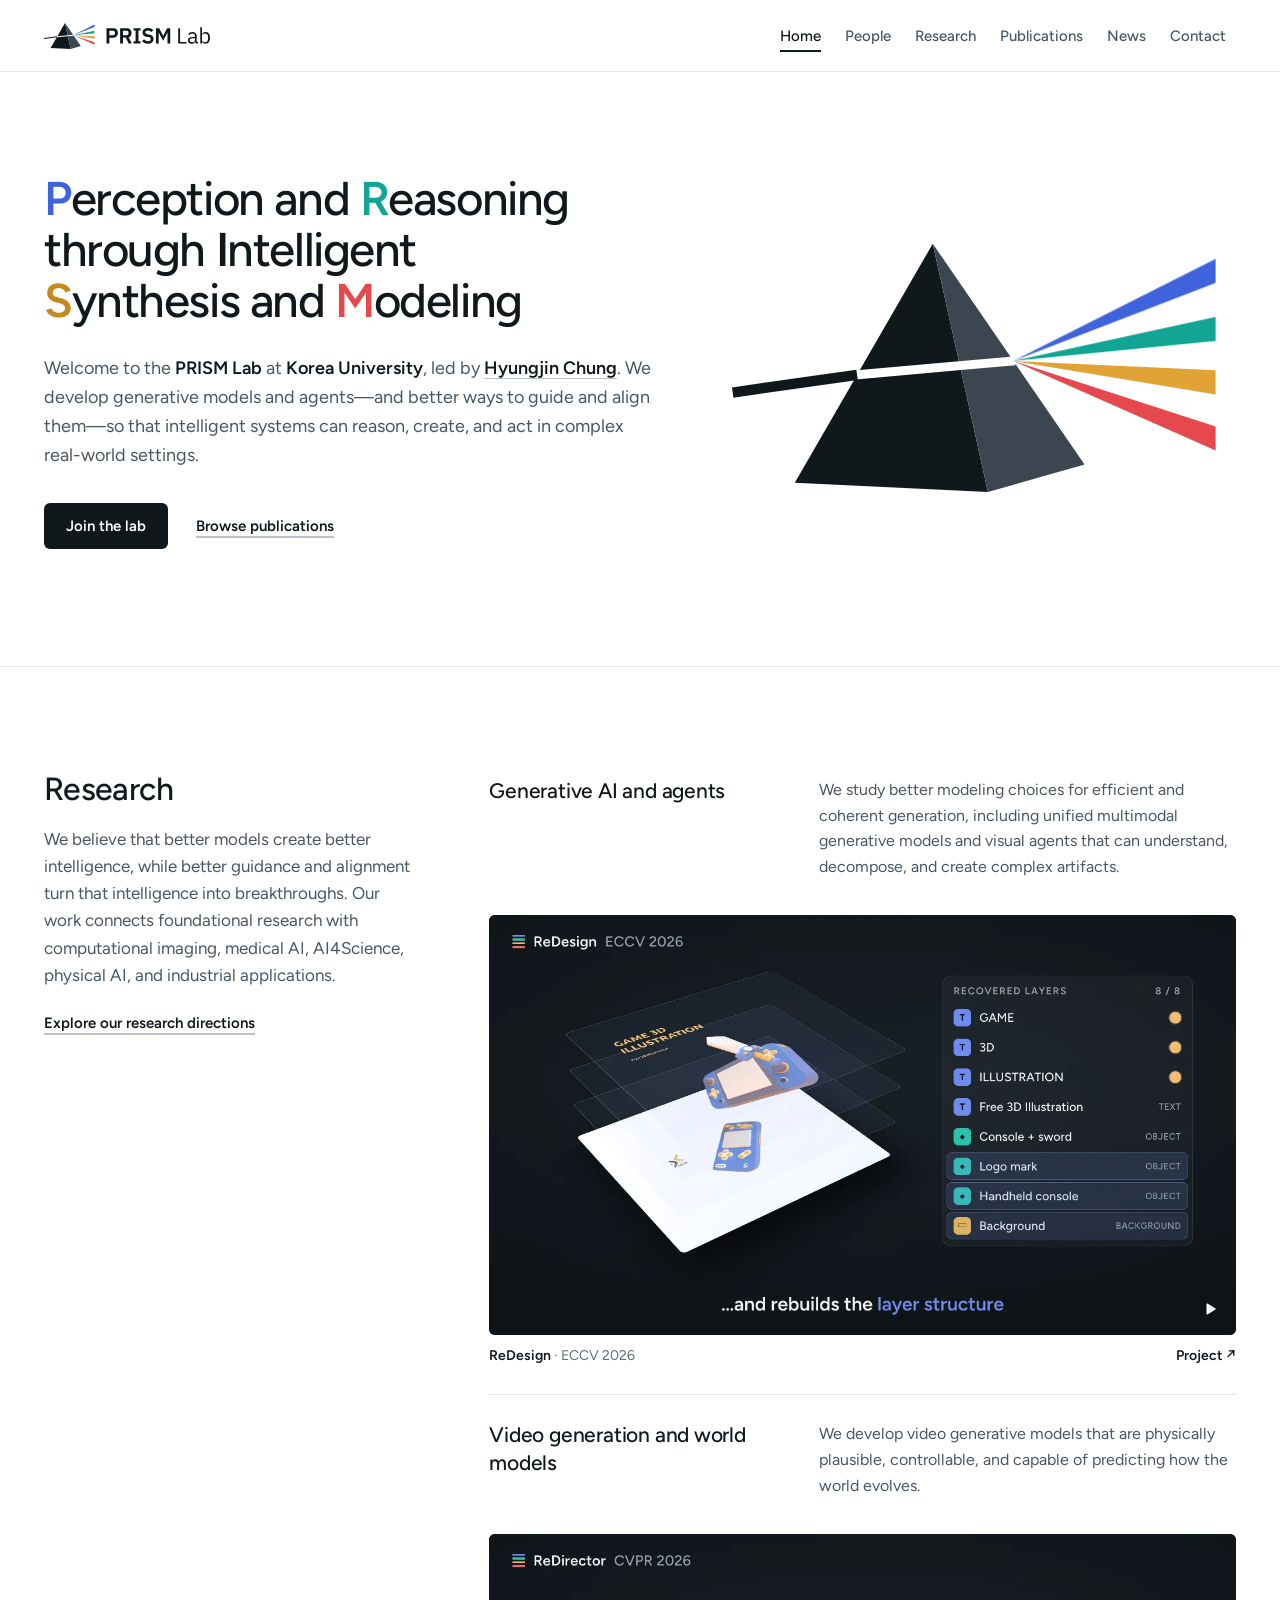
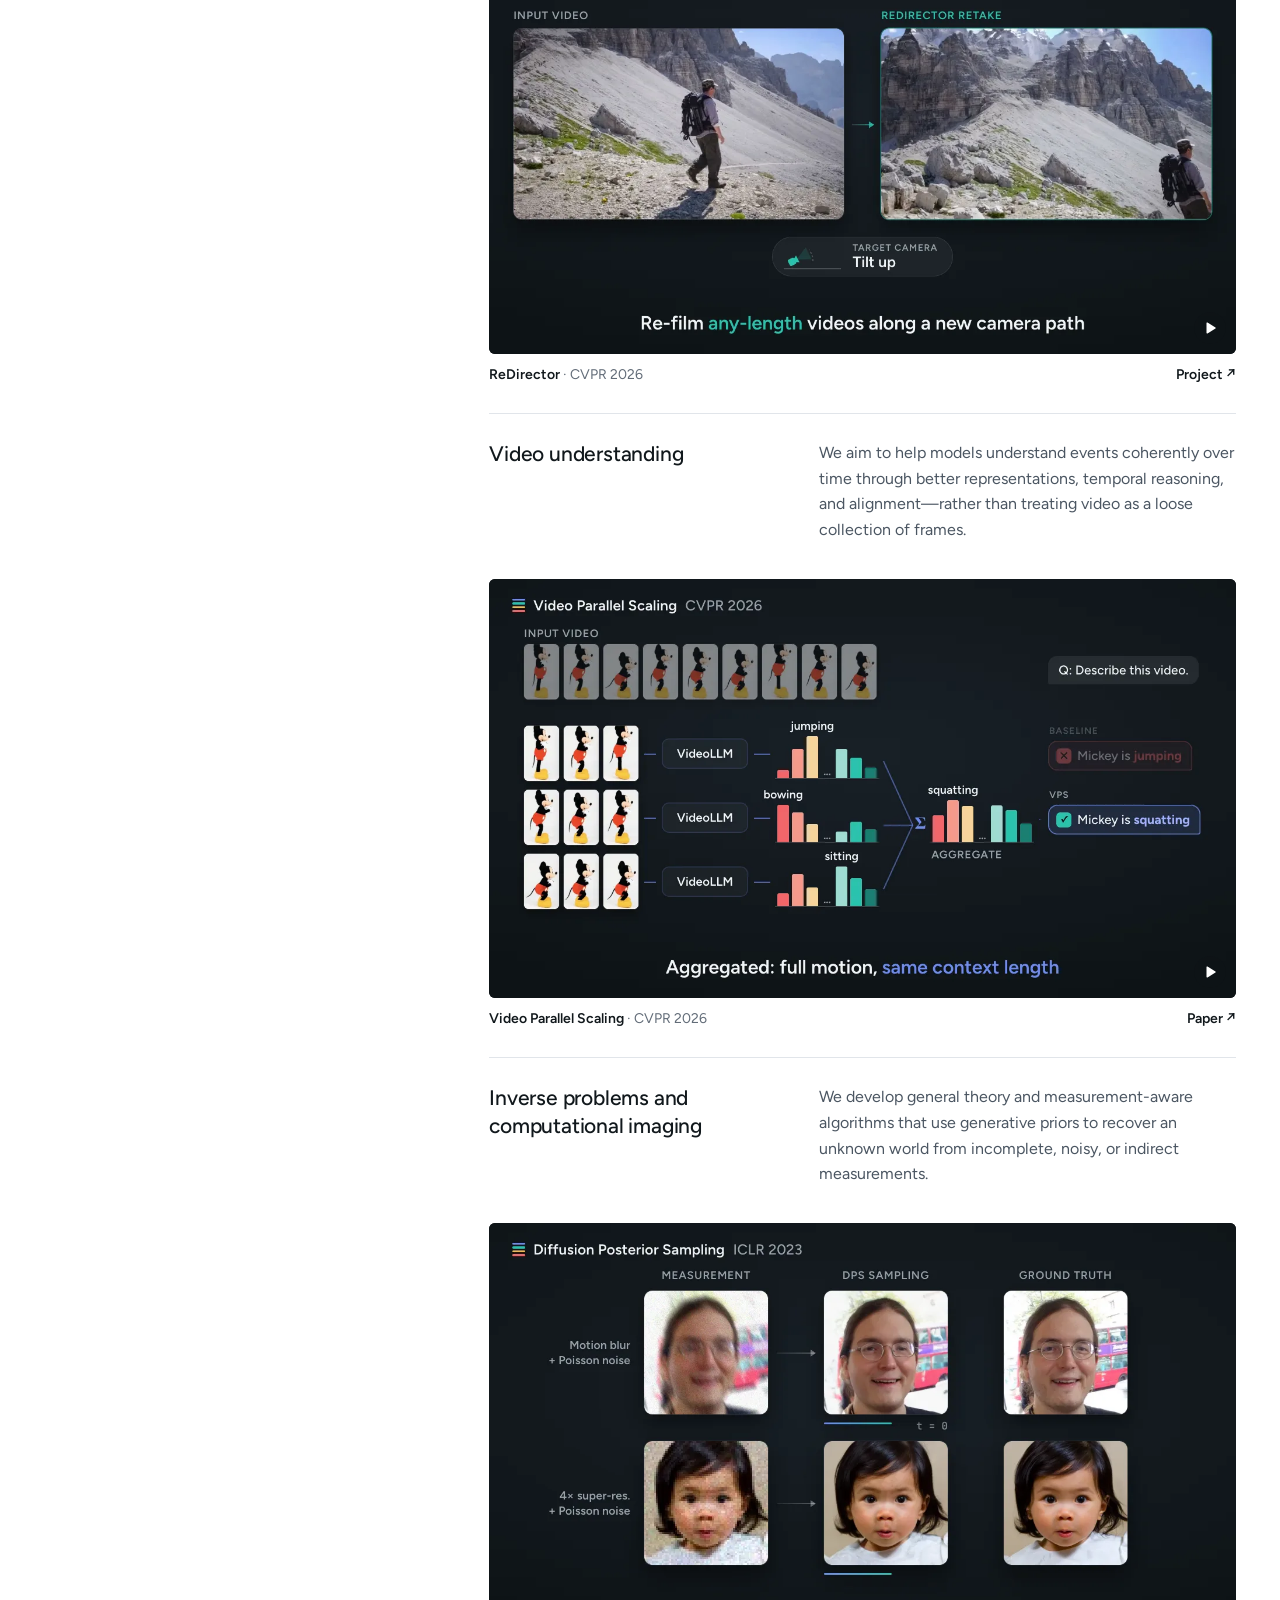
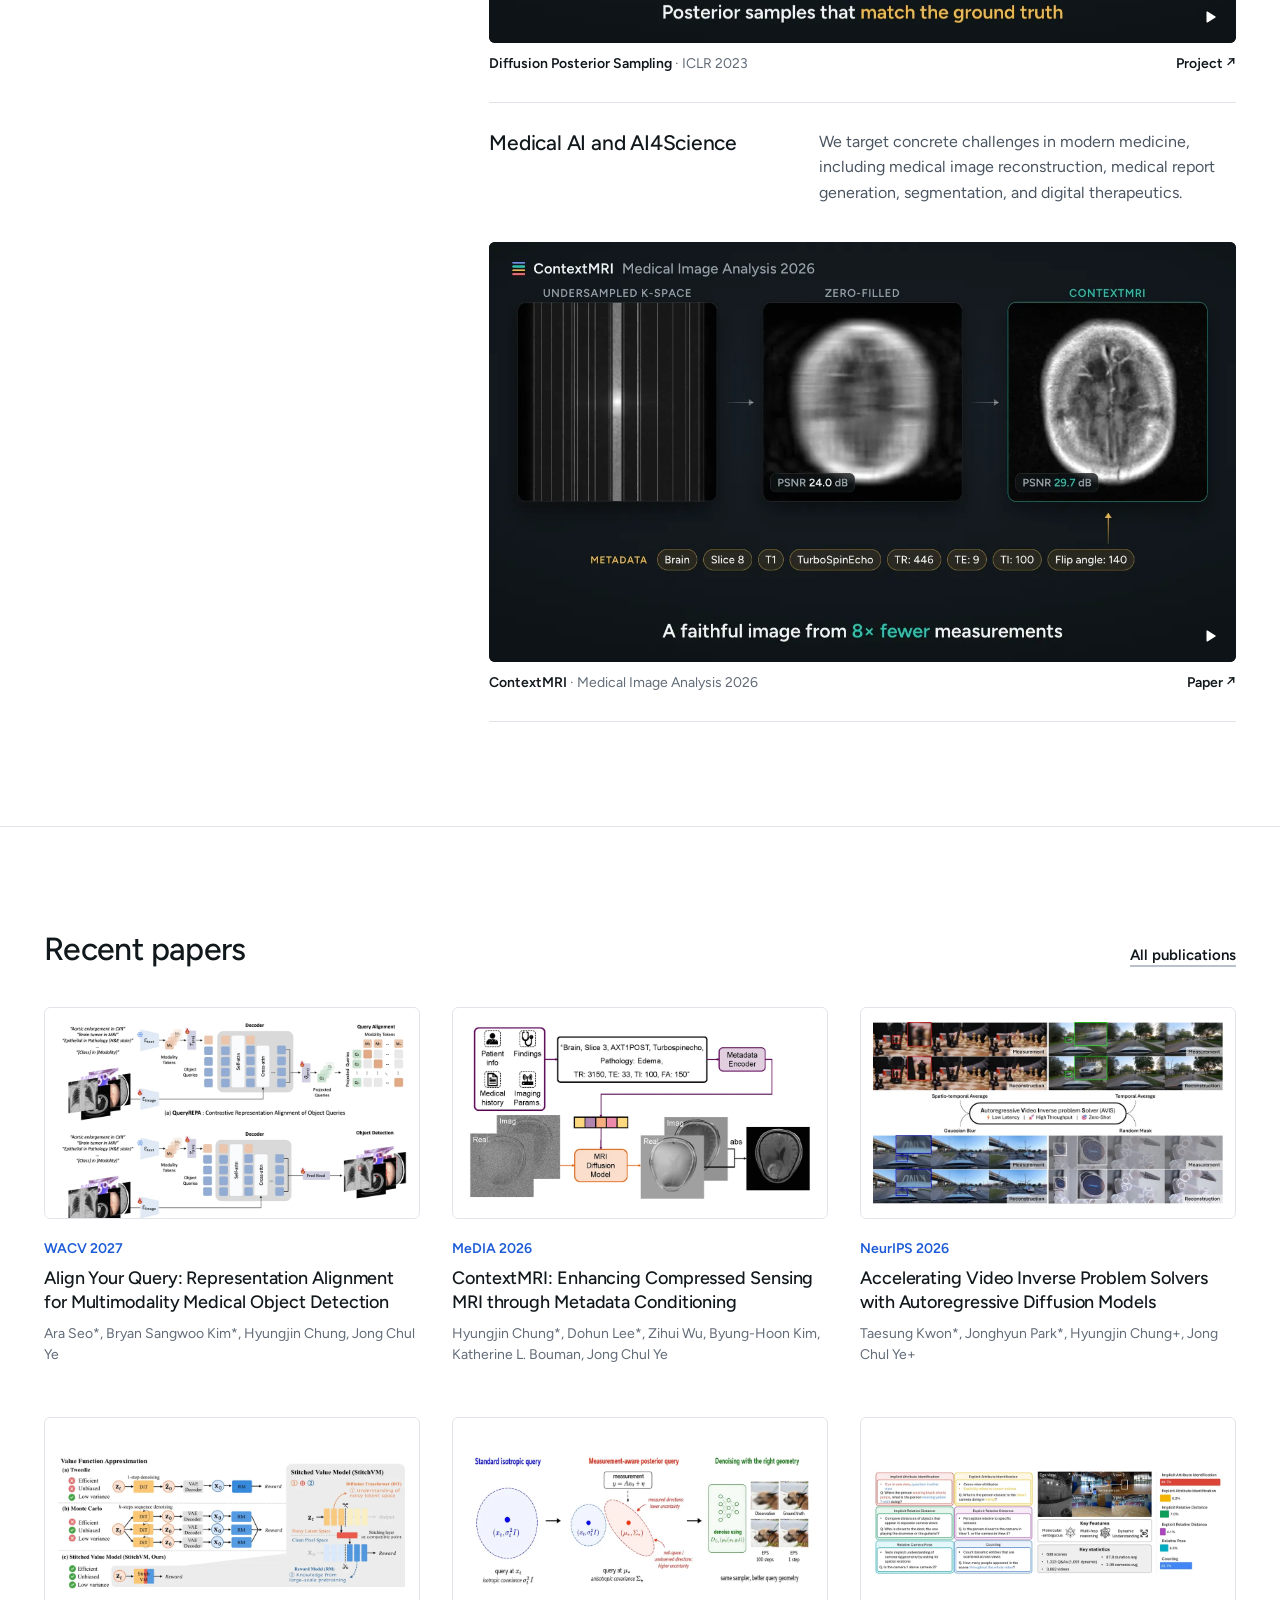
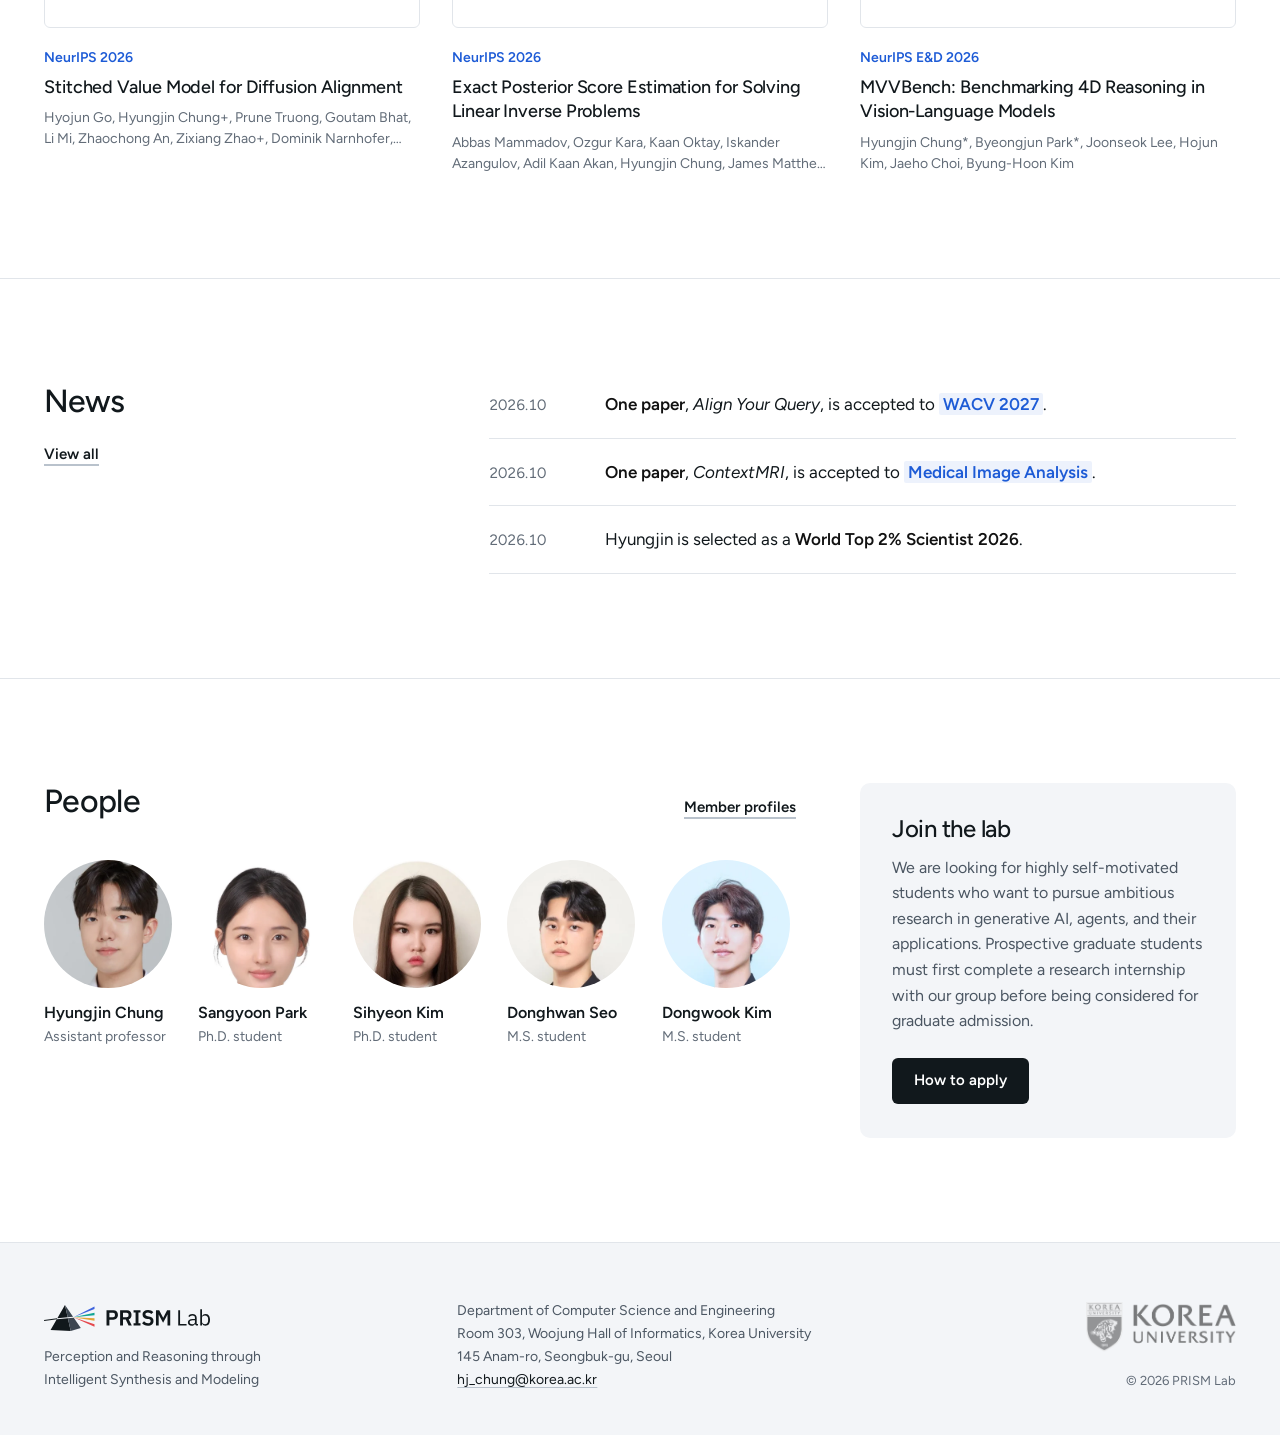
==== commit d4cc2158: "Add Align Your Query (WACV 2027) news and publication Co-Authored-By: Claude Opus 5.5 (1M context) <" ====
--- a/index.html
+++ b/index.html
@@ -168,15 +168,15 @@
           <div class="news-list compact">
             <article class="news-row">
               <time datetime="2026-10">2026.10</time>
+              <p class="news-summary"><strong>One paper</strong>, <em>Align Your Query</em>, is accepted to <strong class="news-venue-name">WACV 2027</strong>.</p>
+            </article>
+            <article class="news-row">
+              <time datetime="2026-10">2026.10</time>
               <p class="news-summary"><strong>One paper</strong>, <em>ContextMRI</em>, is accepted to <strong class="news-venue-name">Medical Image Analysis</strong>.</p>
             </article>
             <article class="news-row">
               <time datetime="2026-10">2026.10</time>
               <p class="news-summary">Hyungjin is selected as a <strong>World Top 2% Scientist 2026</strong>.</p>
-            </article>
-            <article class="news-row">
-              <time datetime="2026-09">2026.09</time>
-              <p class="news-summary"><strong>Four papers</strong>, <em>AVIS</em>, <em>StitchVM</em>, <em>EPS</em>, and <em>MVVBench</em> (E&amp;D track), are accepted to <strong class="news-venue-name">NeurIPS 2026</strong>.</p>
             </article>
           </div>
         </div>
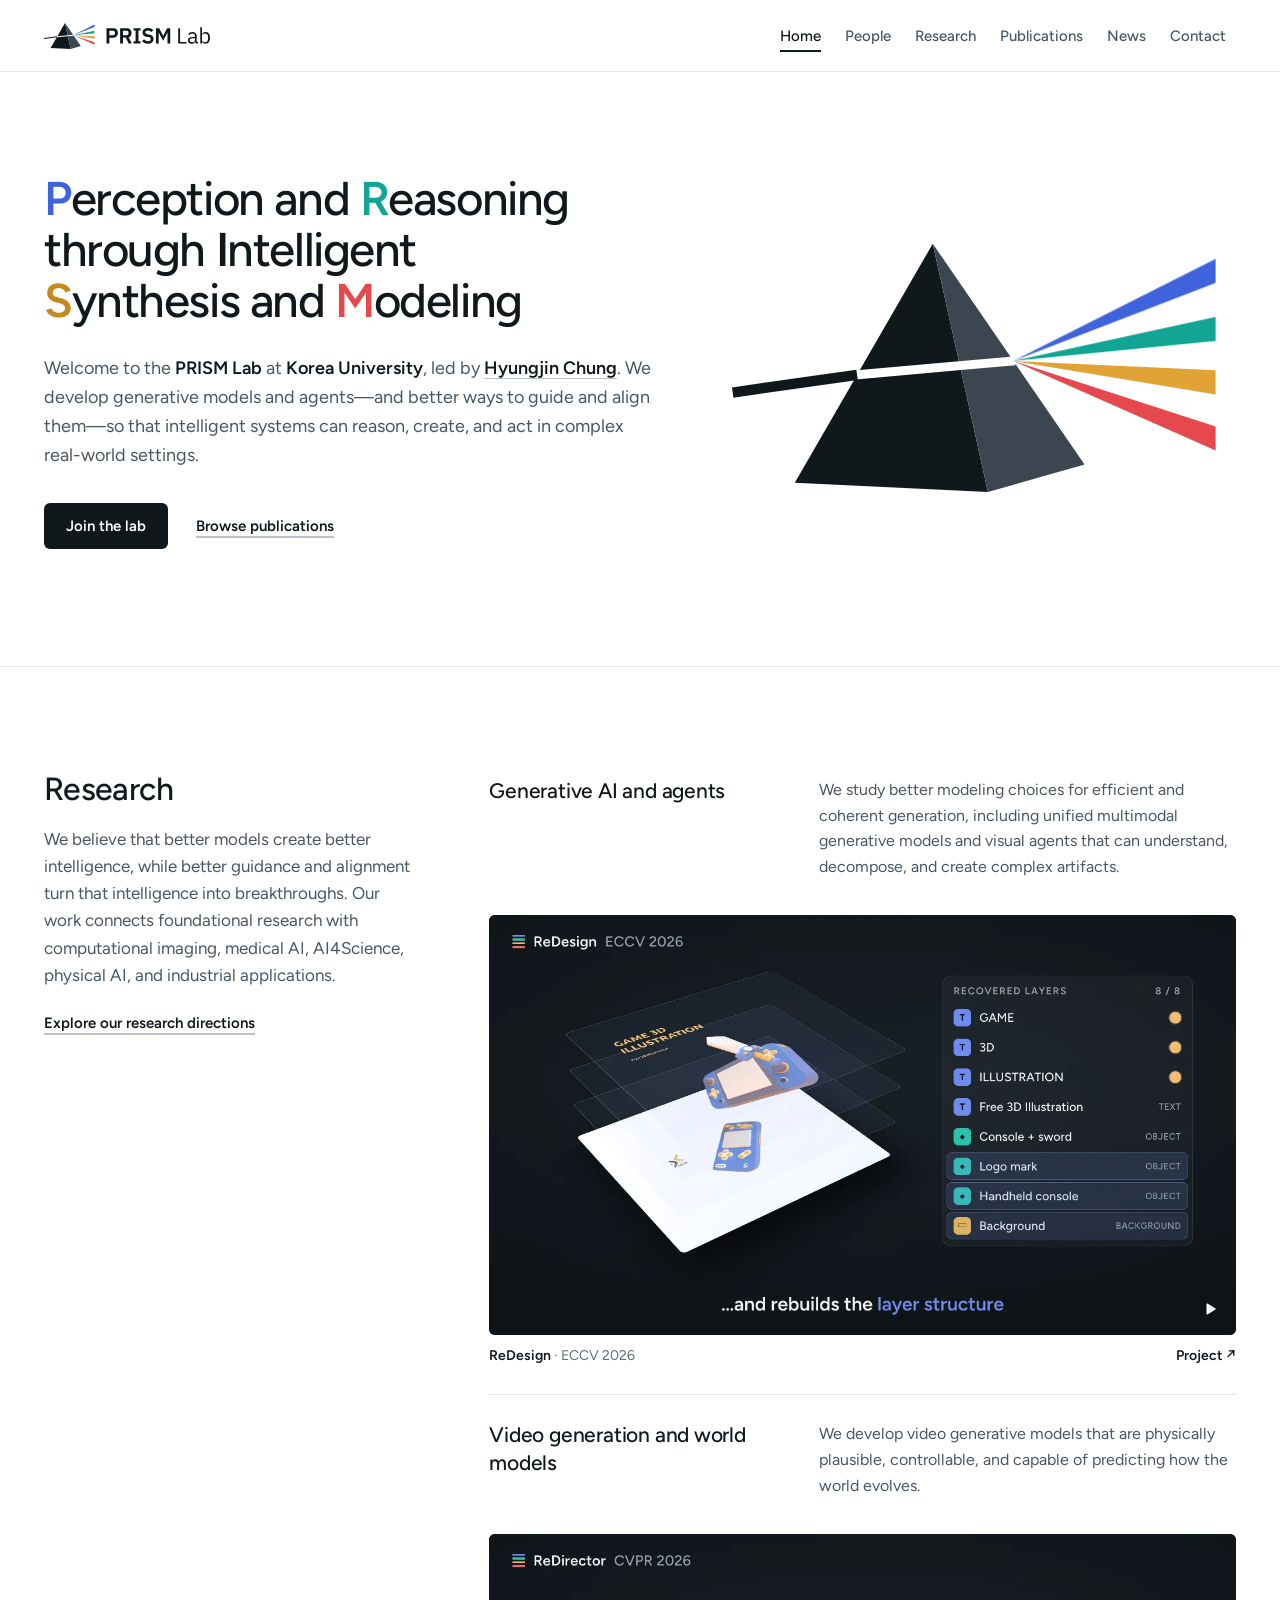
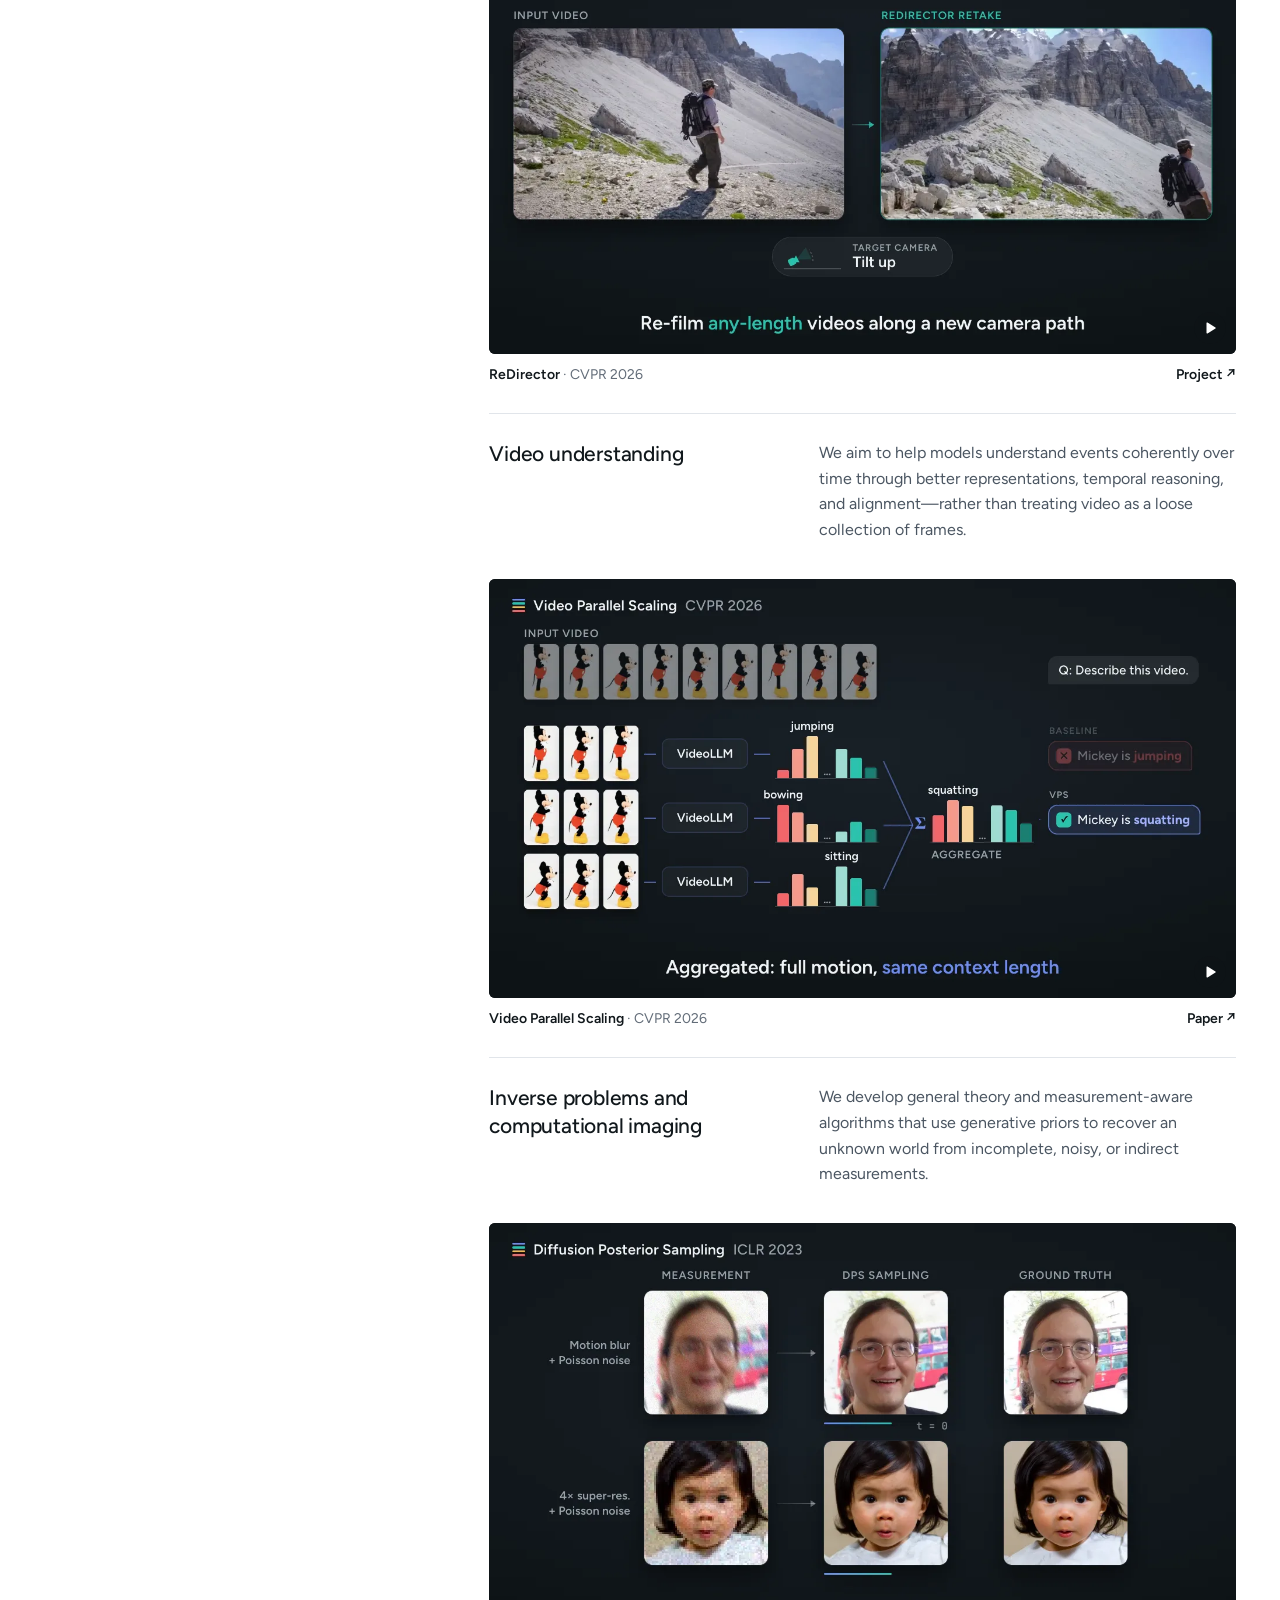
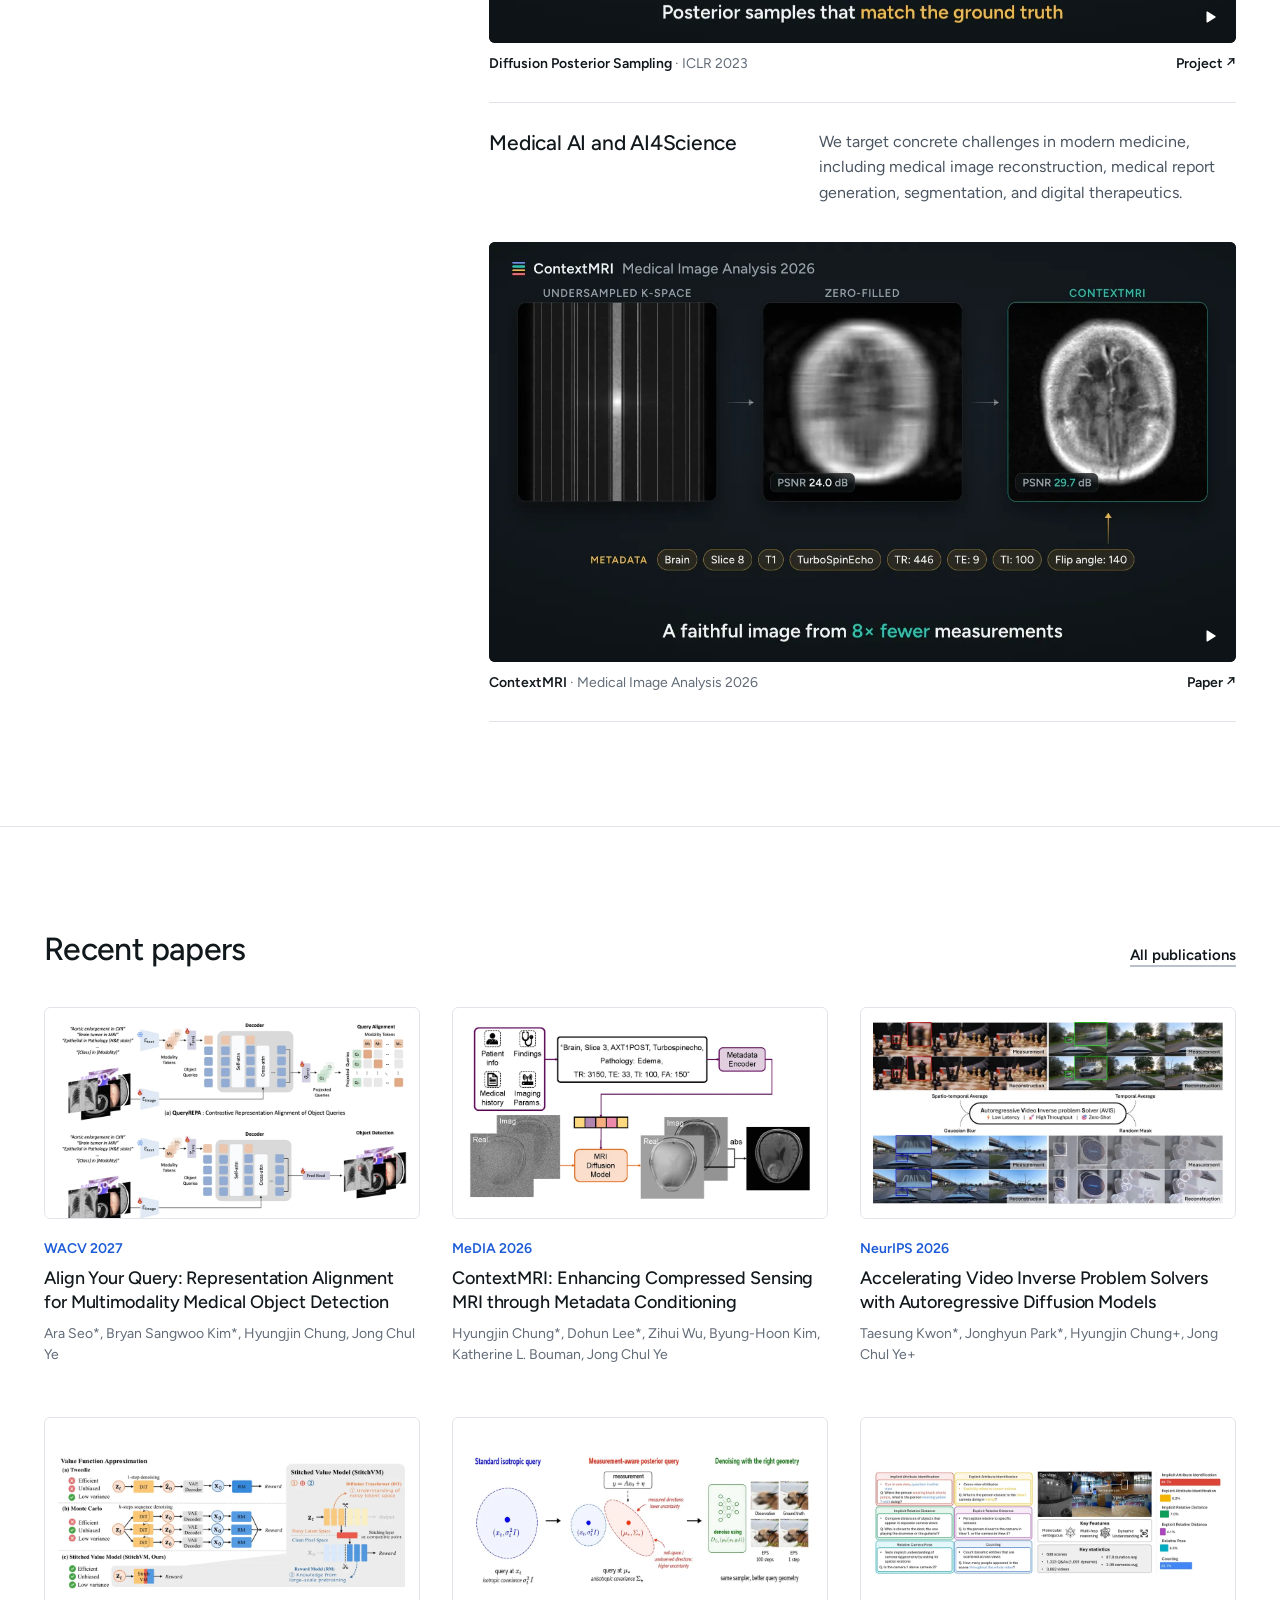
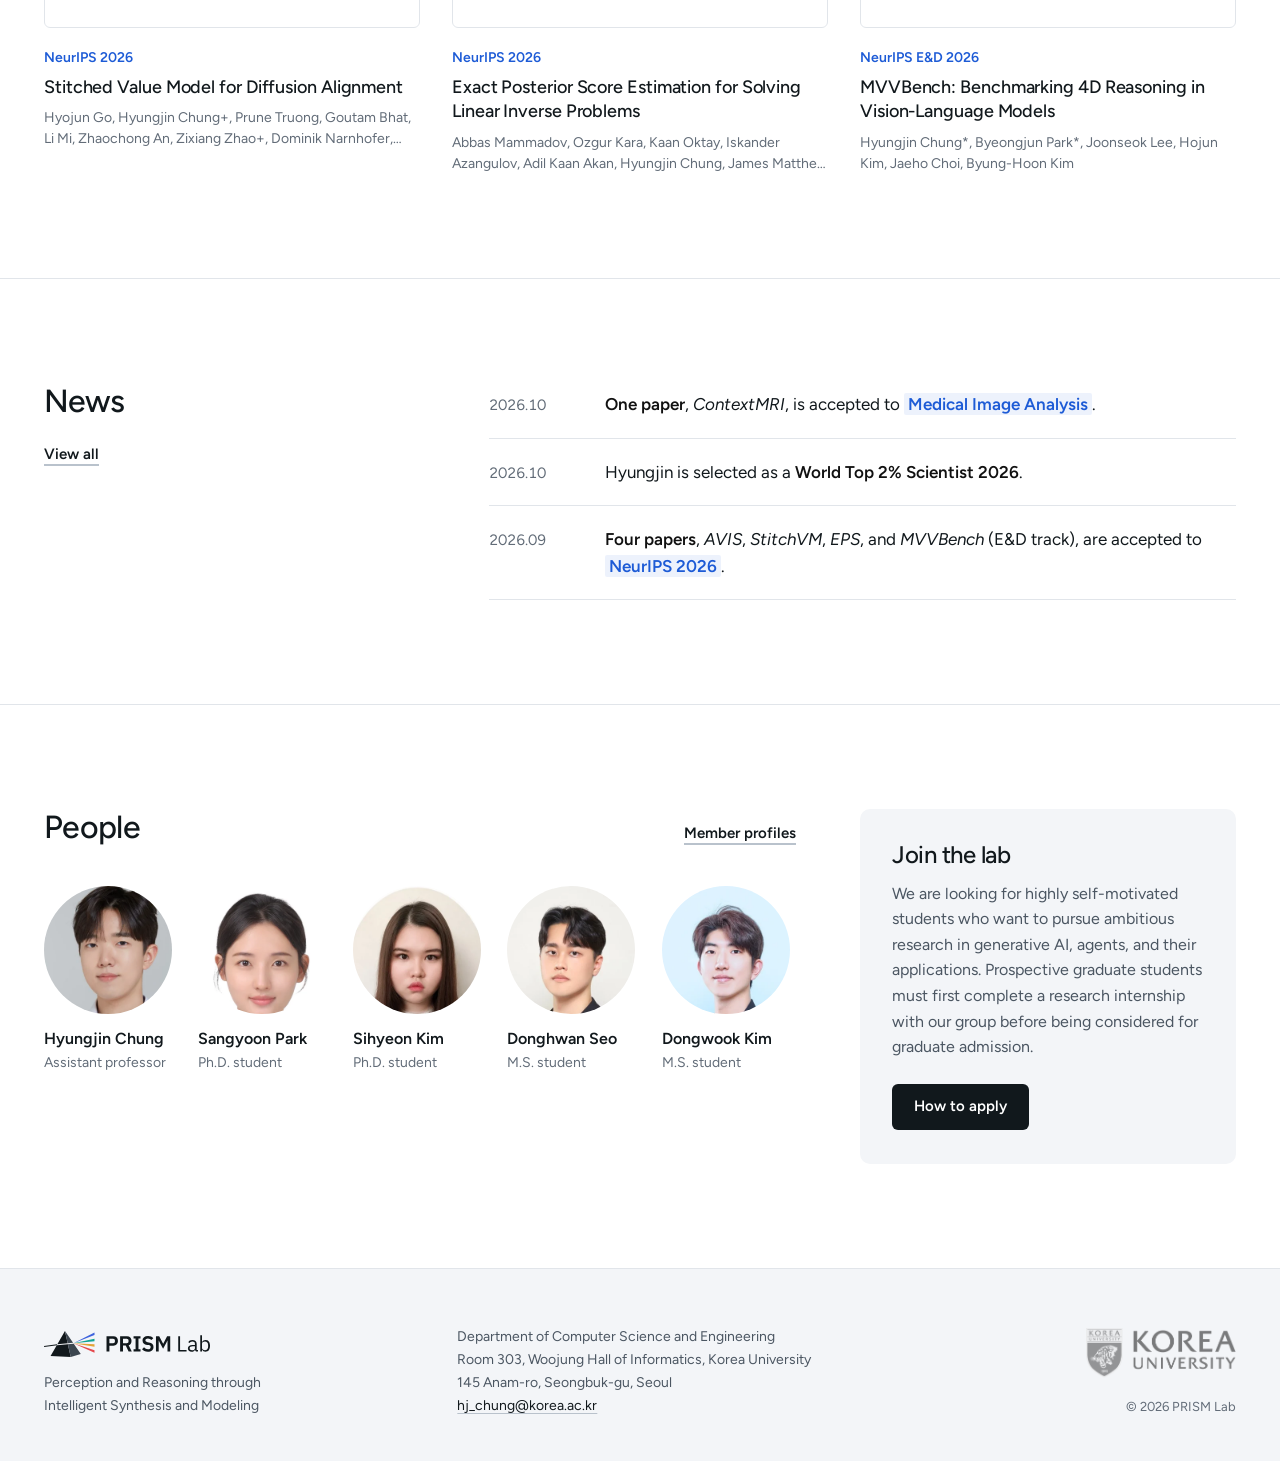
==== commit 7795cd9d: "Remove WACV 2027 news item Co-Authored-By: Claude Opus 5.5 (1M context) <noreply@anthropic.com>" ====
--- a/index.html
+++ b/index.html
@@ -168,15 +168,15 @@
           <div class="news-list compact">
             <article class="news-row">
               <time datetime="2026-10">2026.10</time>
-              <p class="news-summary"><strong>One paper</strong>, <em>Align Your Query</em>, is accepted to <strong class="news-venue-name">WACV 2027</strong>.</p>
-            </article>
-            <article class="news-row">
-              <time datetime="2026-10">2026.10</time>
               <p class="news-summary"><strong>One paper</strong>, <em>ContextMRI</em>, is accepted to <strong class="news-venue-name">Medical Image Analysis</strong>.</p>
             </article>
             <article class="news-row">
               <time datetime="2026-10">2026.10</time>
               <p class="news-summary">Hyungjin is selected as a <strong>World Top 2% Scientist 2026</strong>.</p>
+            </article>
+            <article class="news-row">
+              <time datetime="2026-09">2026.09</time>
+              <p class="news-summary"><strong>Four papers</strong>, <em>AVIS</em>, <em>StitchVM</em>, <em>EPS</em>, and <em>MVVBench</em> (E&amp;D track), are accepted to <strong class="news-venue-name">NeurIPS 2026</strong>.</p>
             </article>
           </div>
         </div>
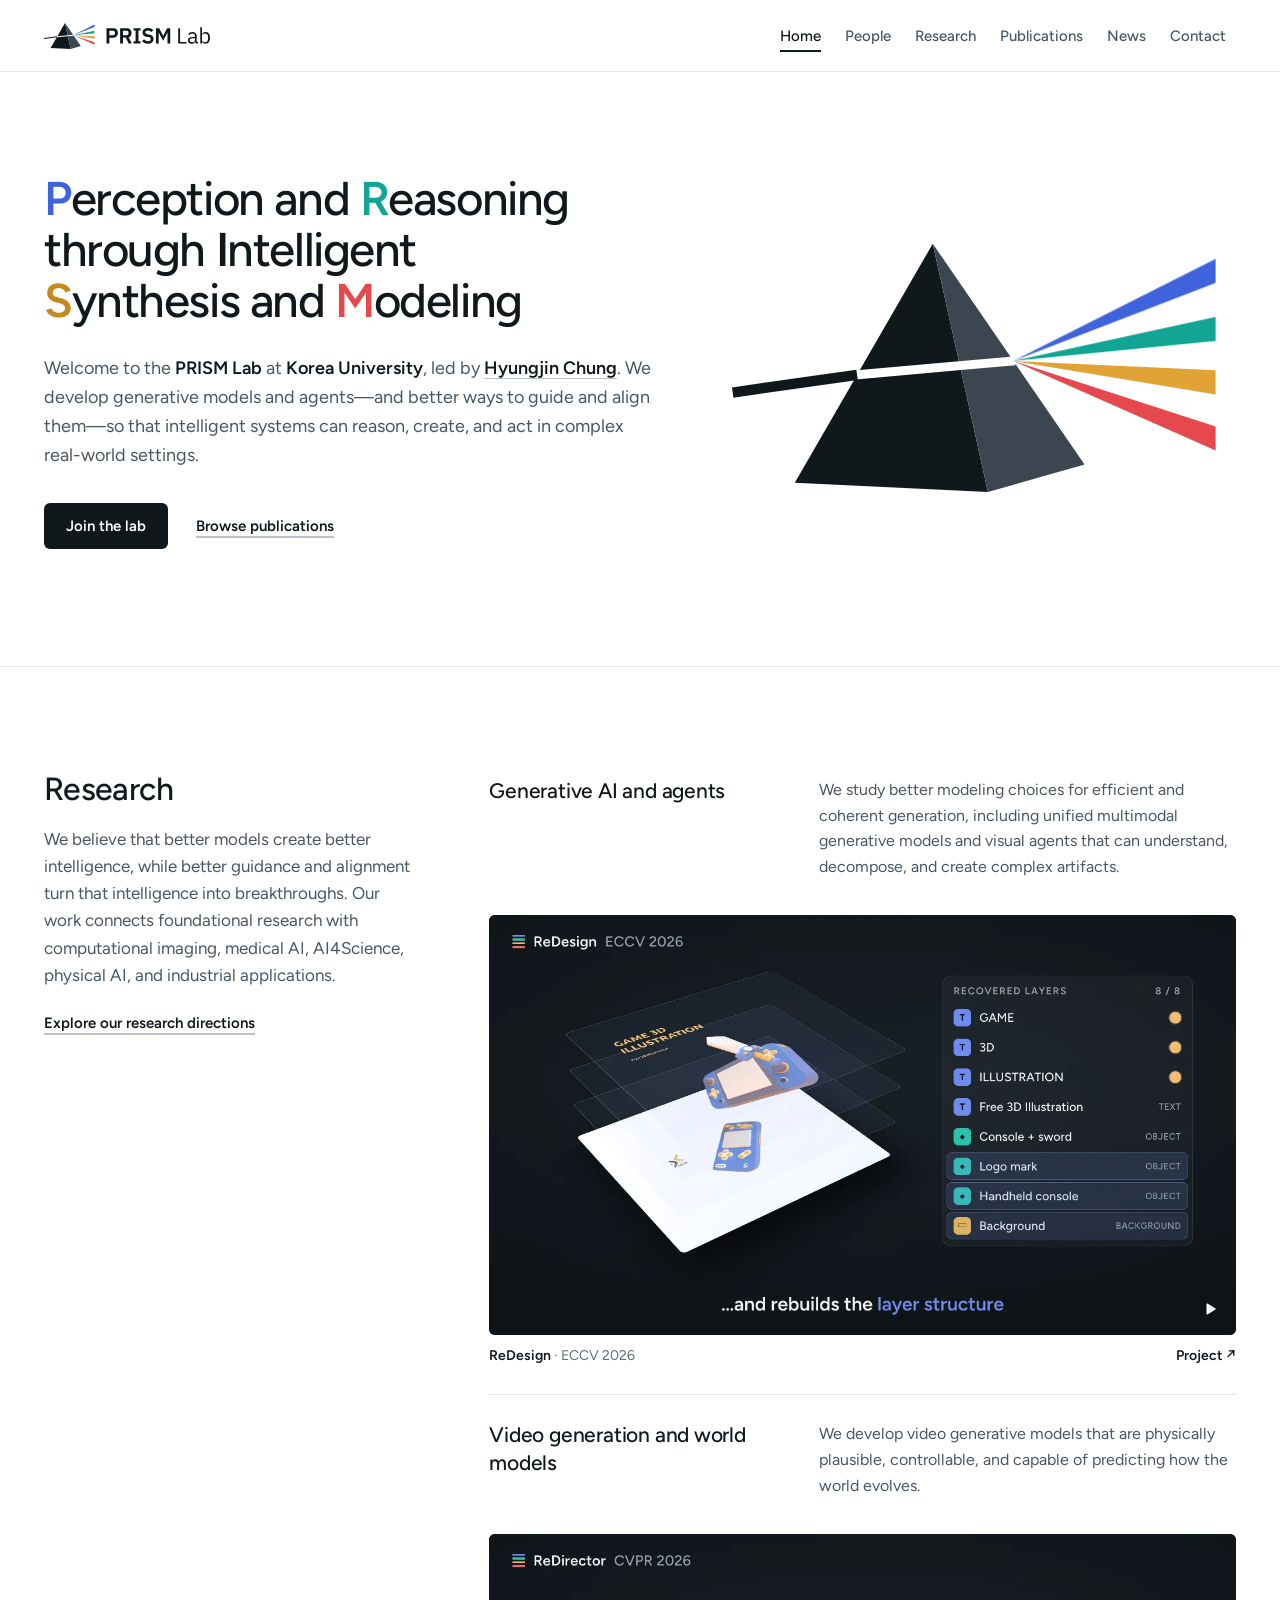
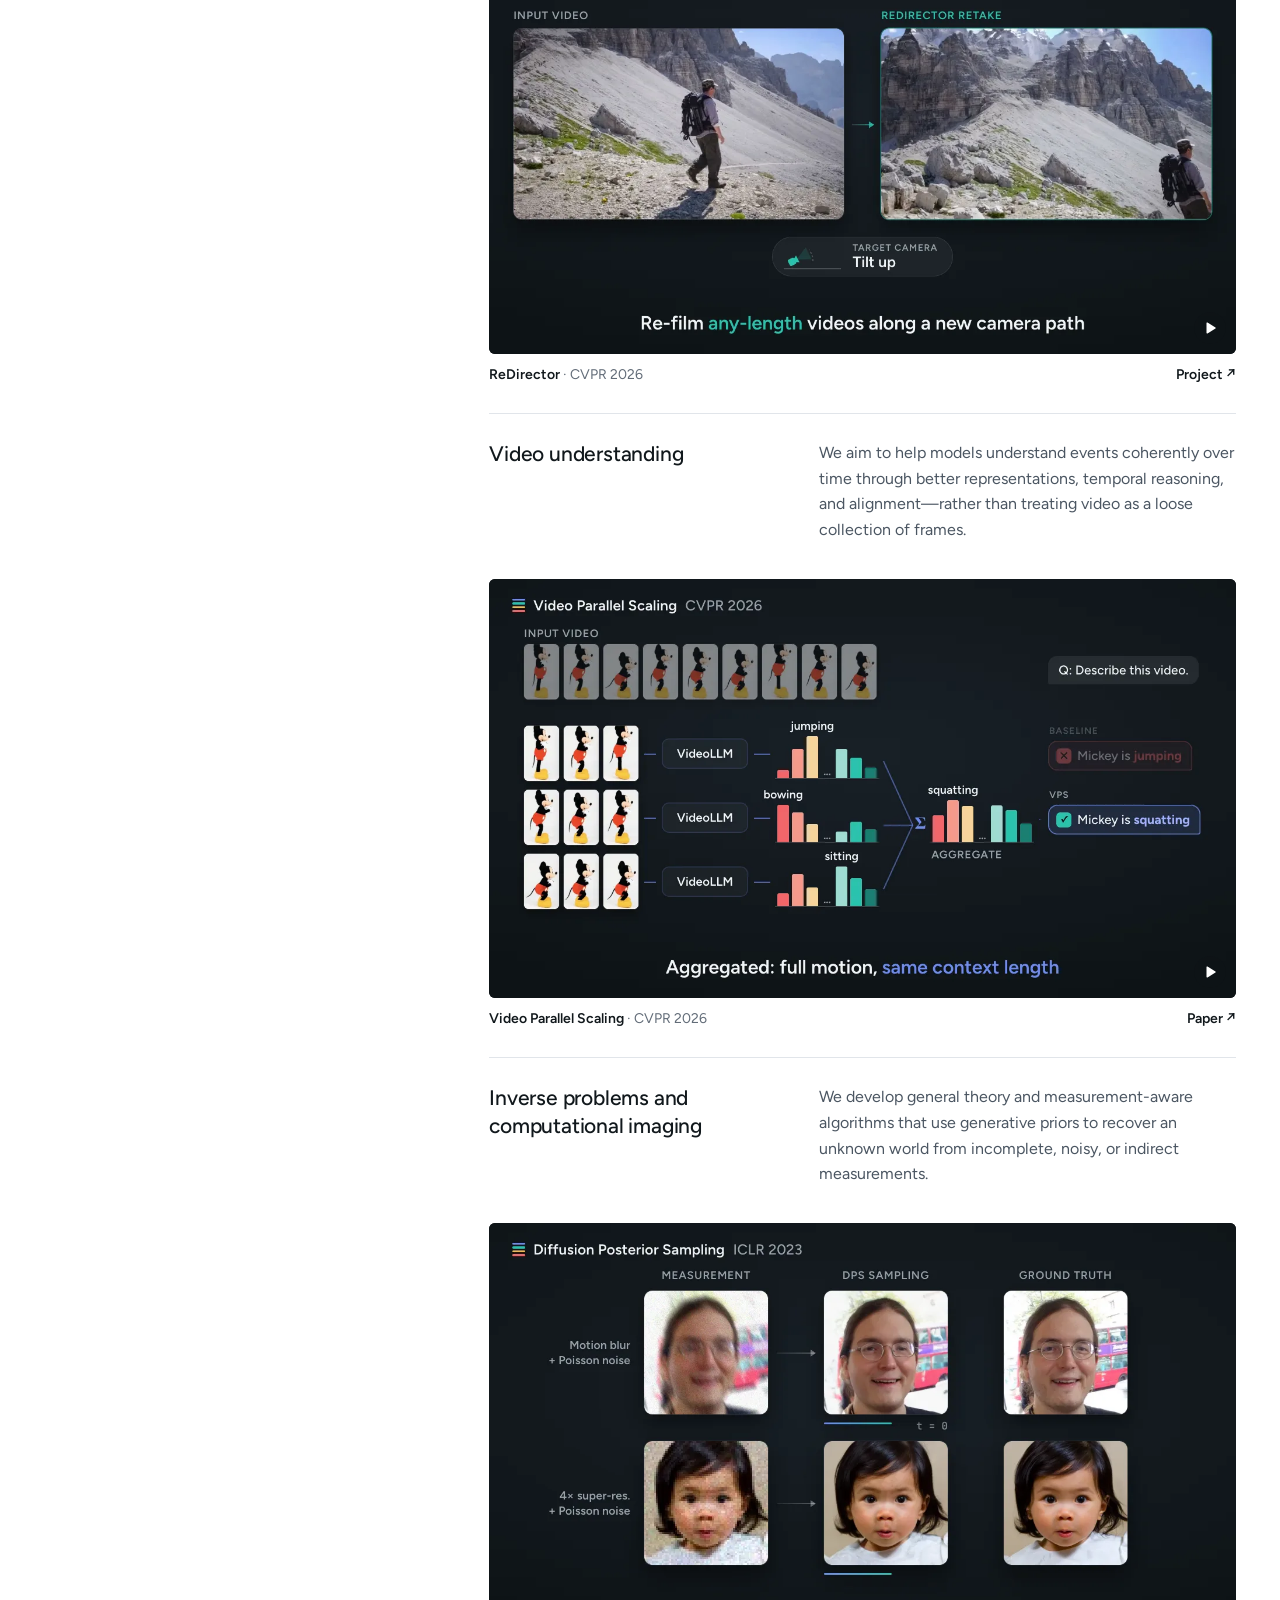
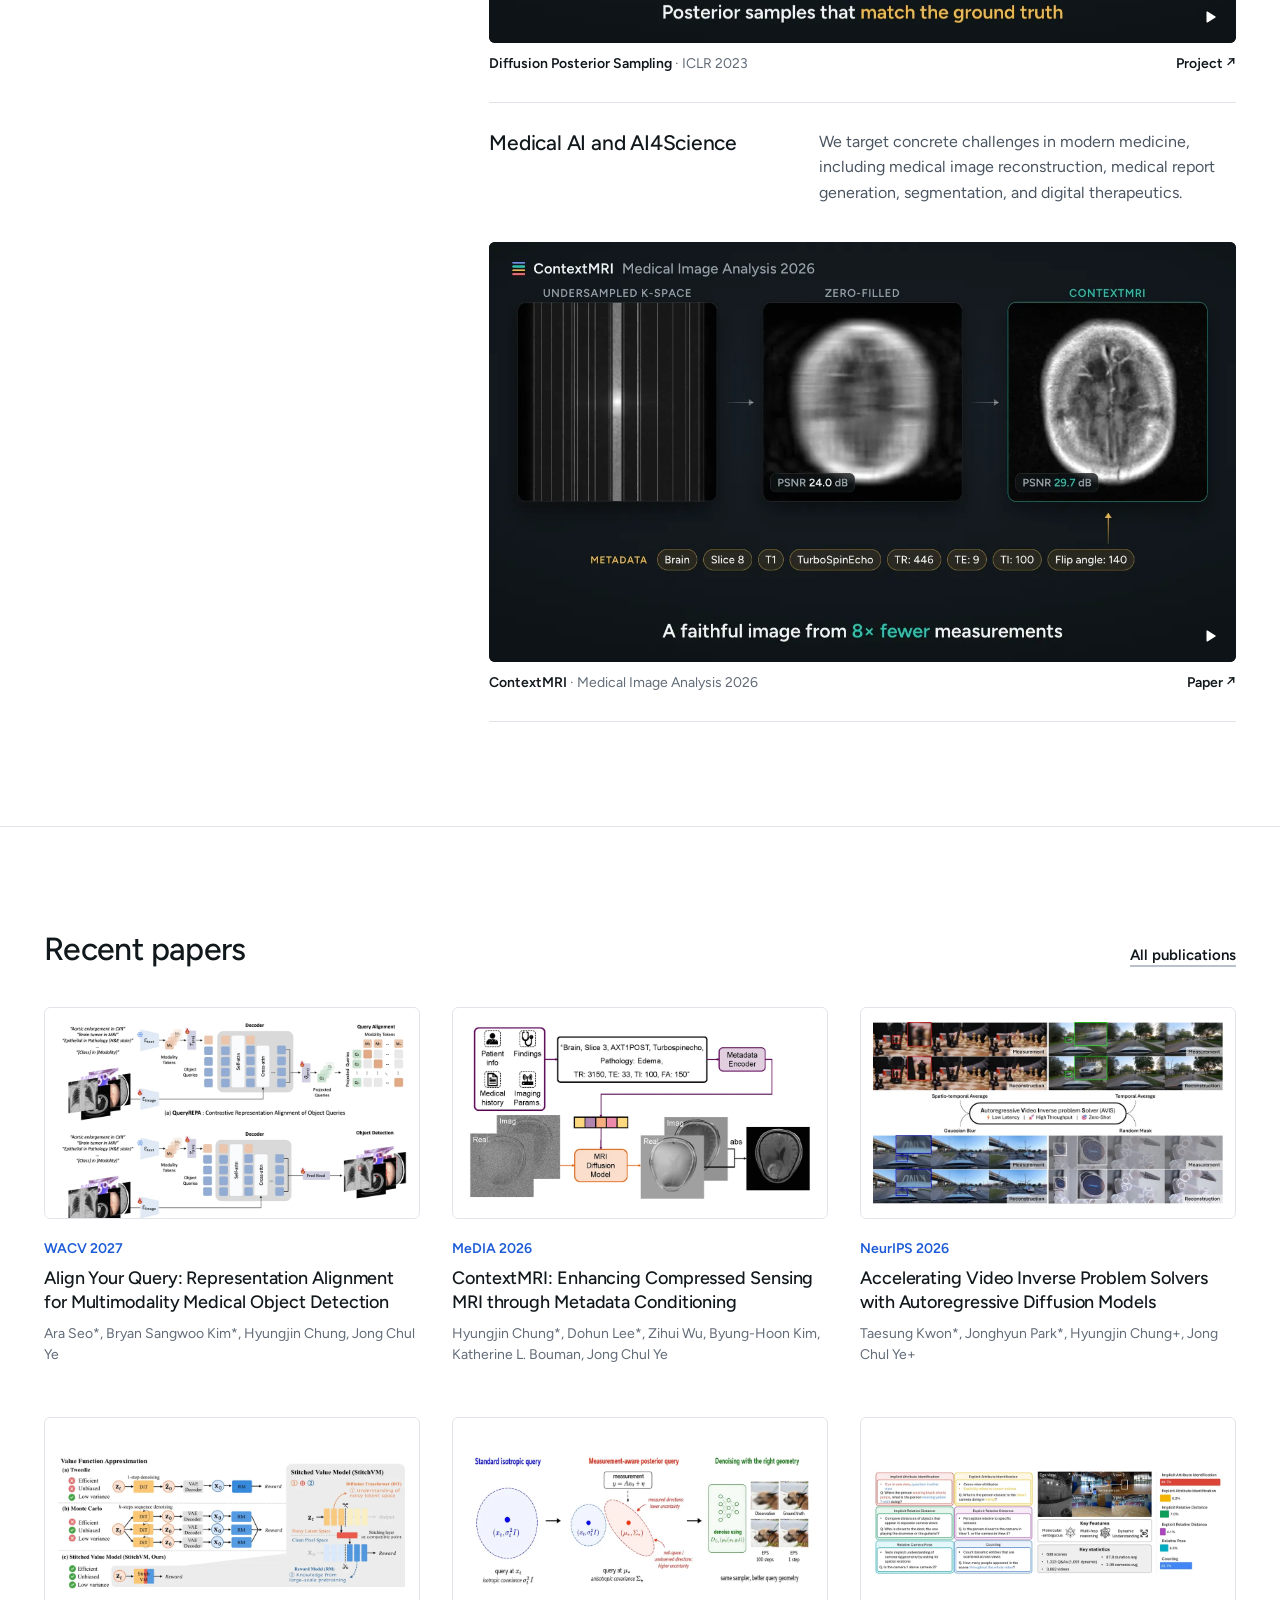
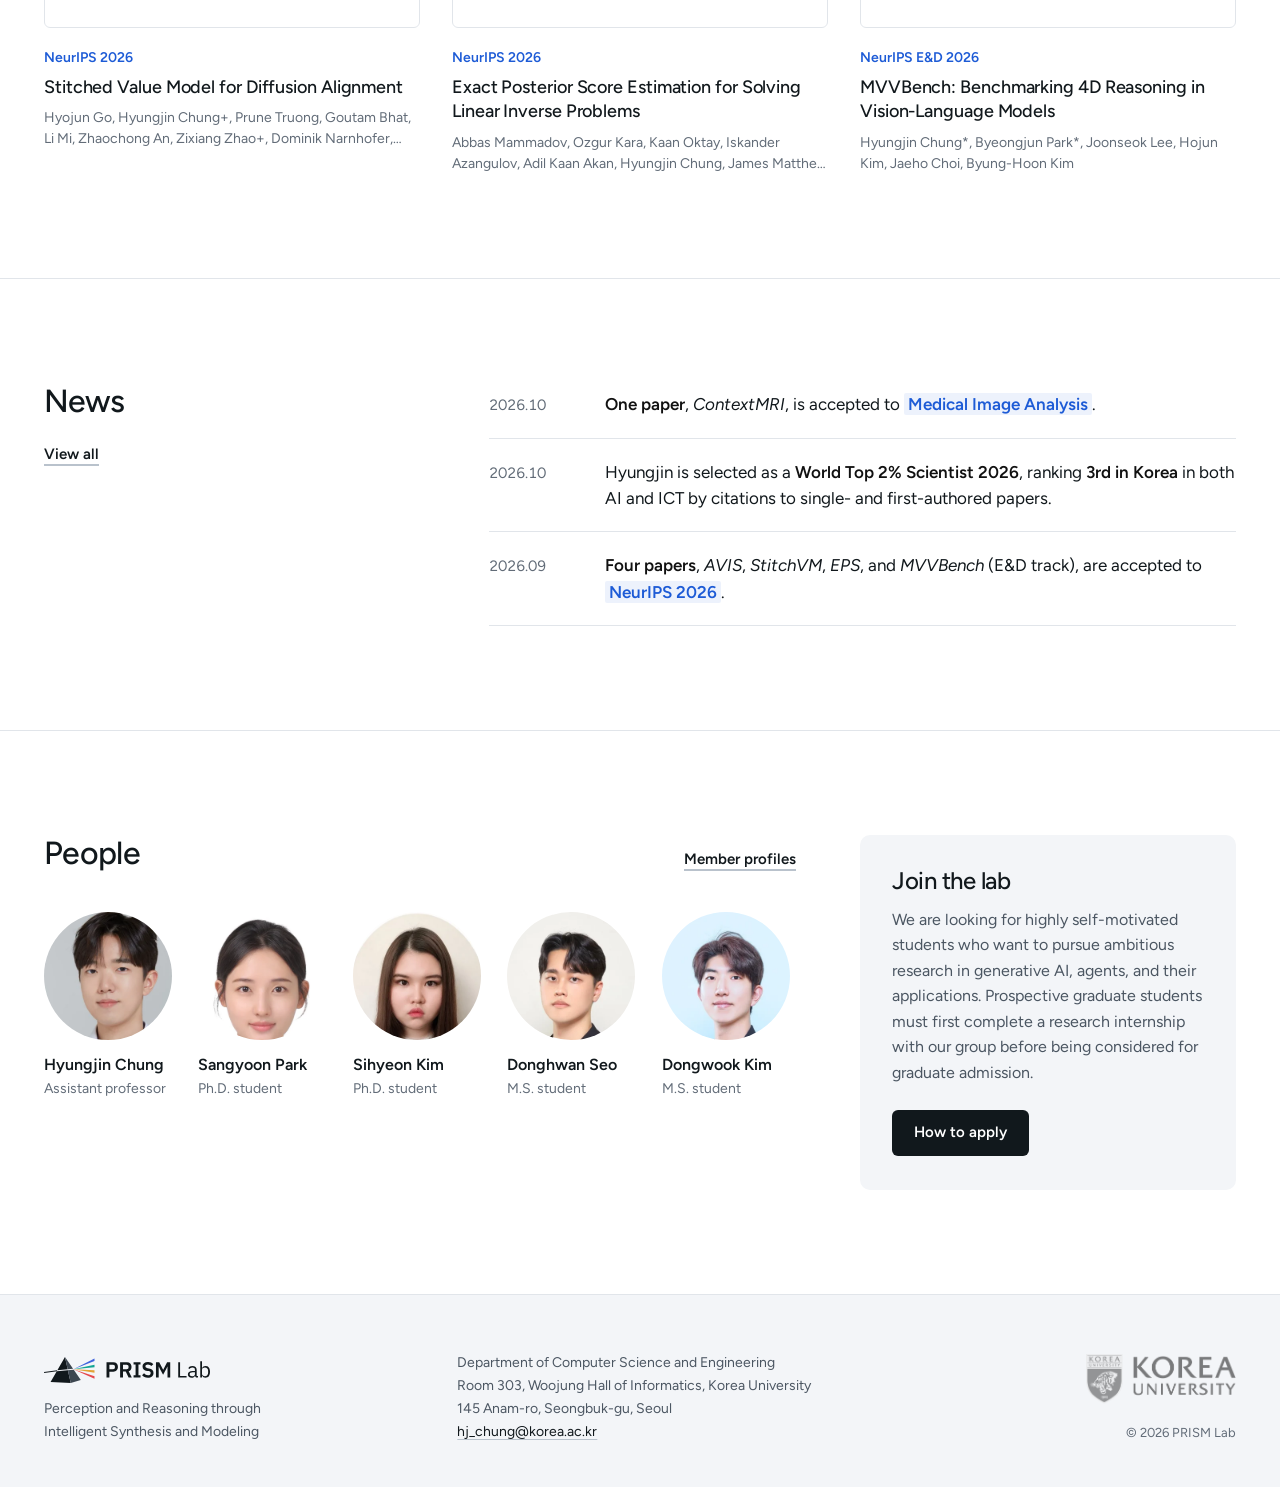
==== commit 2fd164db: "Note 3rd-in-Korea first-author citation ranking in Top 2% news Co-Authored-By: Claude Opus 5.5 (1M c" ====
--- a/index.html
+++ b/index.html
@@ -172,7 +172,7 @@
             </article>
             <article class="news-row">
               <time datetime="2026-10">2026.10</time>
-              <p class="news-summary">Hyungjin is selected as a <strong>World Top 2% Scientist 2026</strong>.</p>
+              <p class="news-summary">Hyungjin is selected as a <strong>World Top 2% Scientist 2026</strong>, ranking <strong>3rd in Korea</strong> in both AI and ICT by citations to single- and first-authored papers.</p>
             </article>
             <article class="news-row">
               <time datetime="2026-09">2026.09</time>
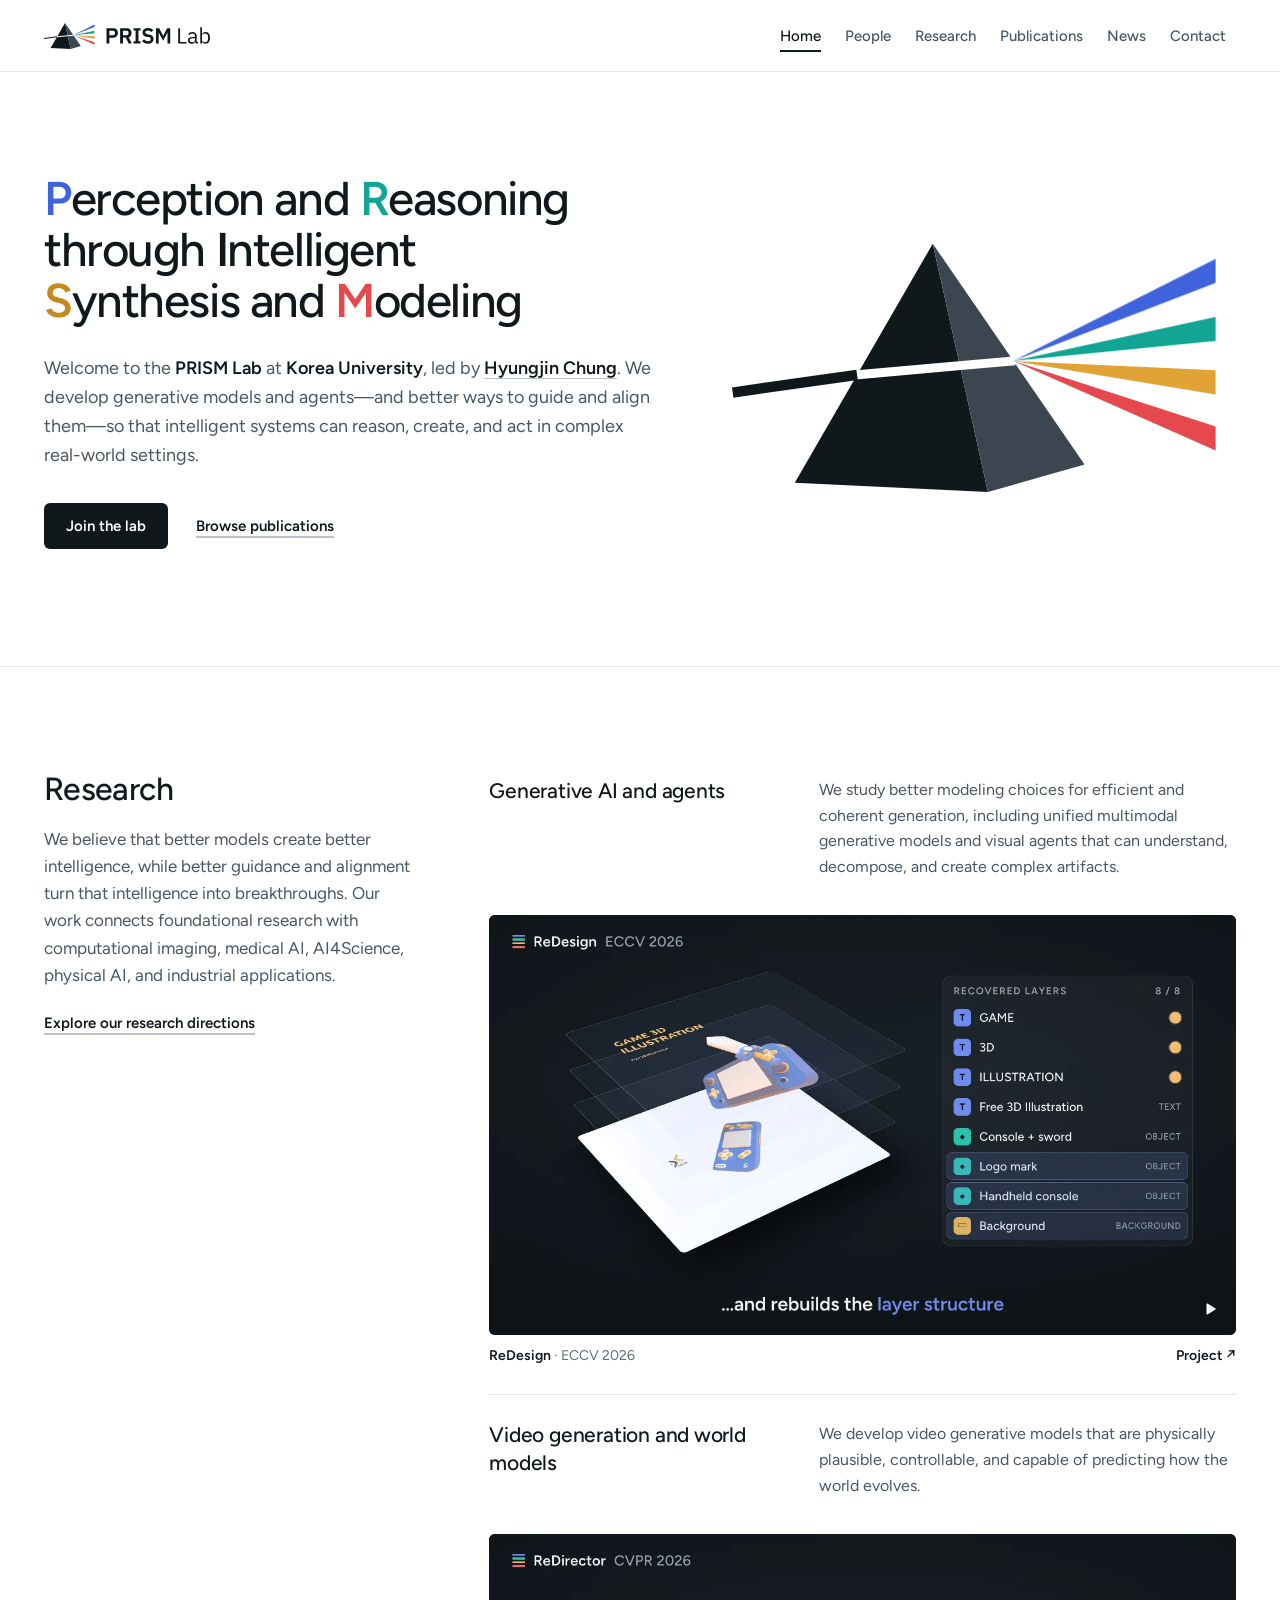
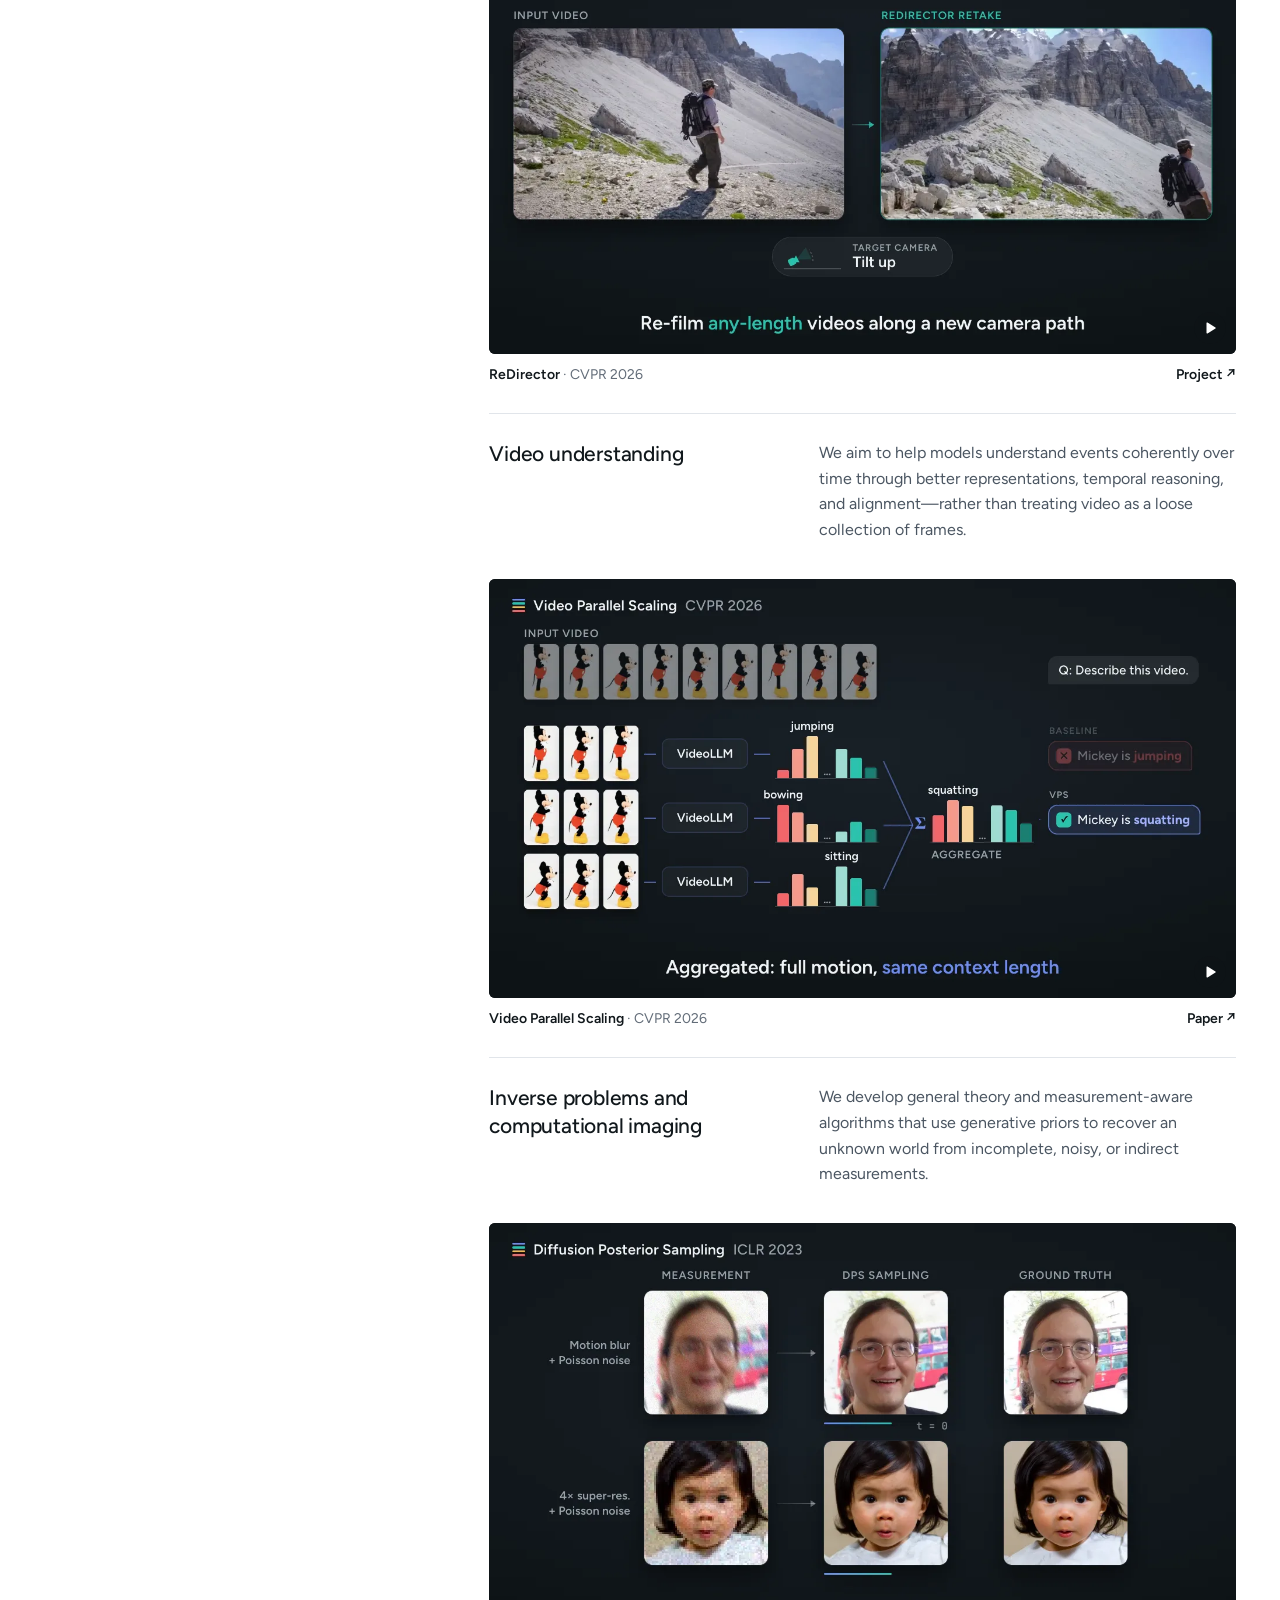
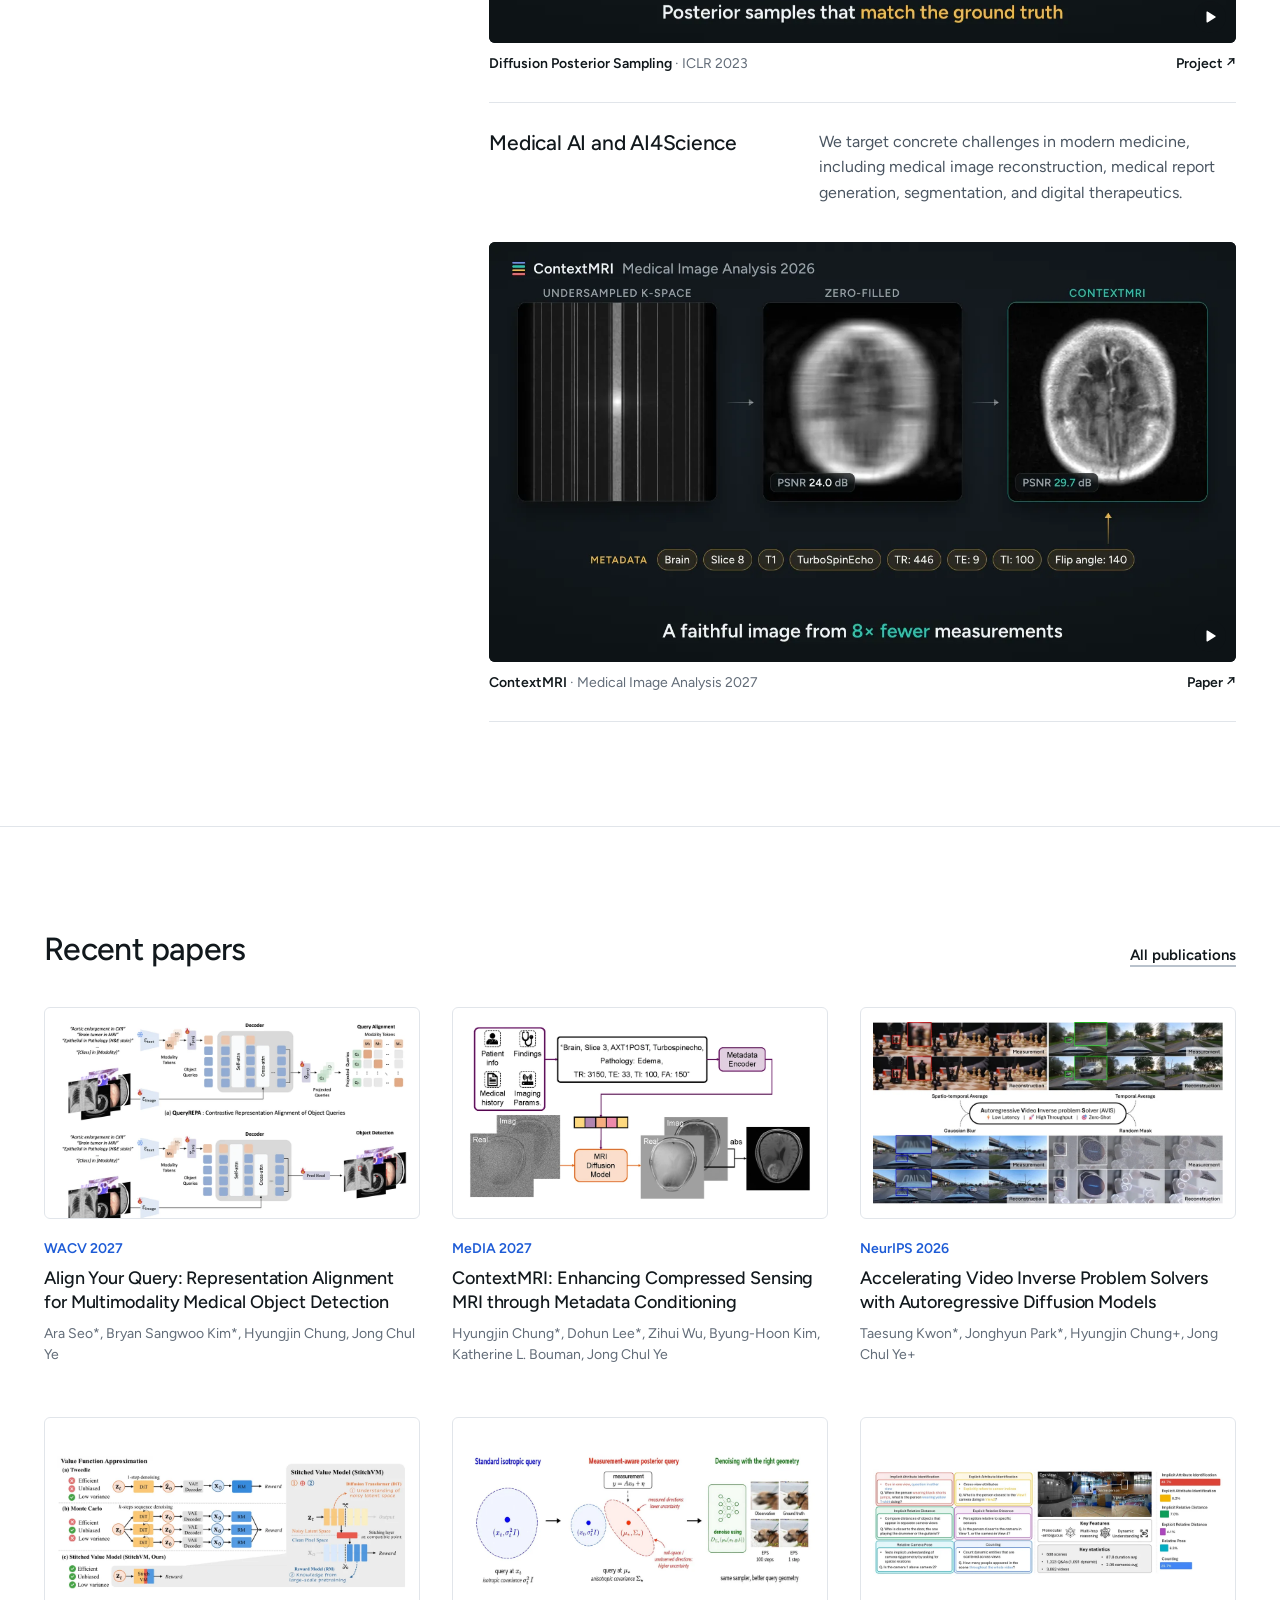
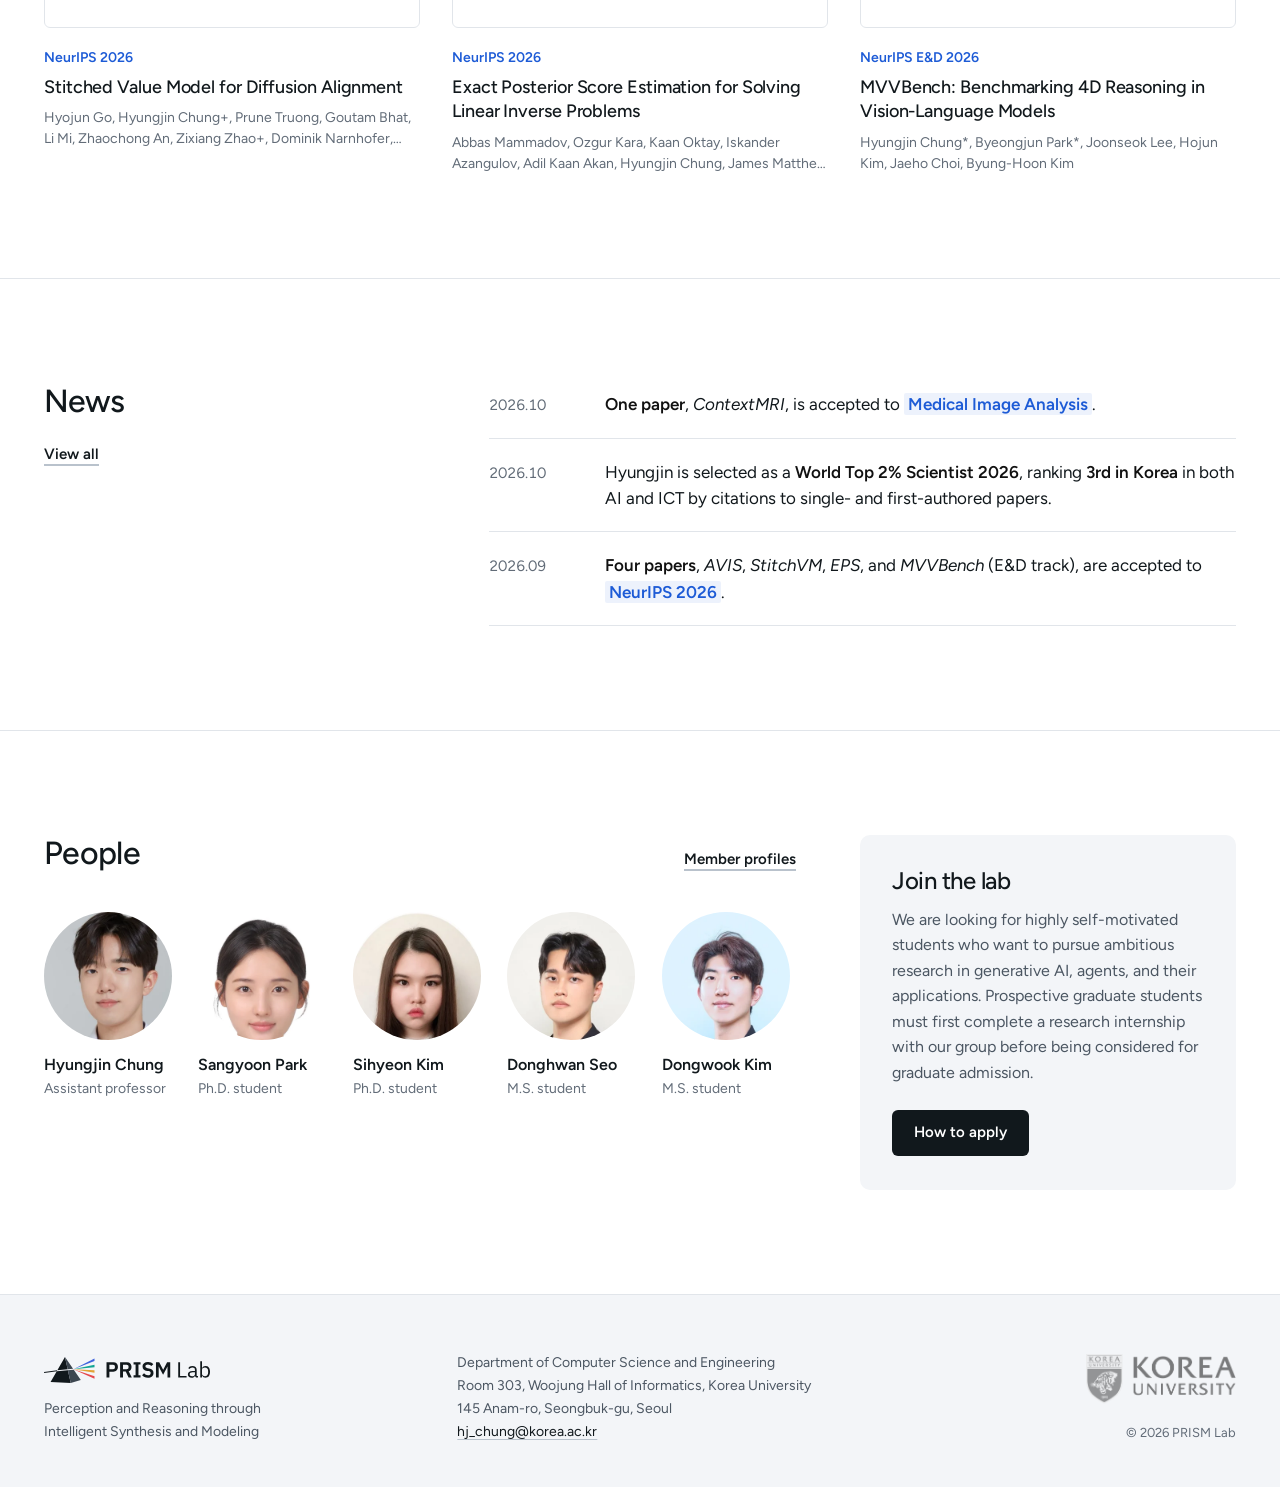
==== commit 68aa1bcc: "ContextMRI: Medical Image Analysis 2027, link the published article Co-Authored-By: Claude Opus 5.5 " ====
--- a/index.html
+++ b/index.html
@@ -141,7 +141,7 @@
                   </video>
                   <button class="media-toggle" type="button" aria-label="Pause video" hidden><svg class="icon-pause" viewBox="0 0 16 16" aria-hidden="true"><rect x="3" y="2" width="3.5" height="12" rx="1"/><rect x="9.5" y="2" width="3.5" height="12" rx="1"/></svg><svg class="icon-play" viewBox="0 0 16 16" aria-hidden="true"><path d="M4 2.5v11a.8.8 0 0 0 1.2.7l9-5.5a.8.8 0 0 0 0-1.4l-9-5.5A.8.8 0 0 0 4 2.5z"/></svg></button>
                 </div>
-                <figcaption><span><strong>ContextMRI</strong> · Medical Image Analysis 2026</span><a href="https://arxiv.org/abs/2501.04284" target="_blank" rel="noreferrer">Paper ↗</a></figcaption>
+                <figcaption><span><strong>ContextMRI</strong> · Medical Image Analysis 2027</span><a href="https://www.sciencedirect.com/science/article/pii/S1361841526004226" target="_blank" rel="noreferrer">Paper ↗</a></figcaption>
               </figure>
             </li>
           </ul>
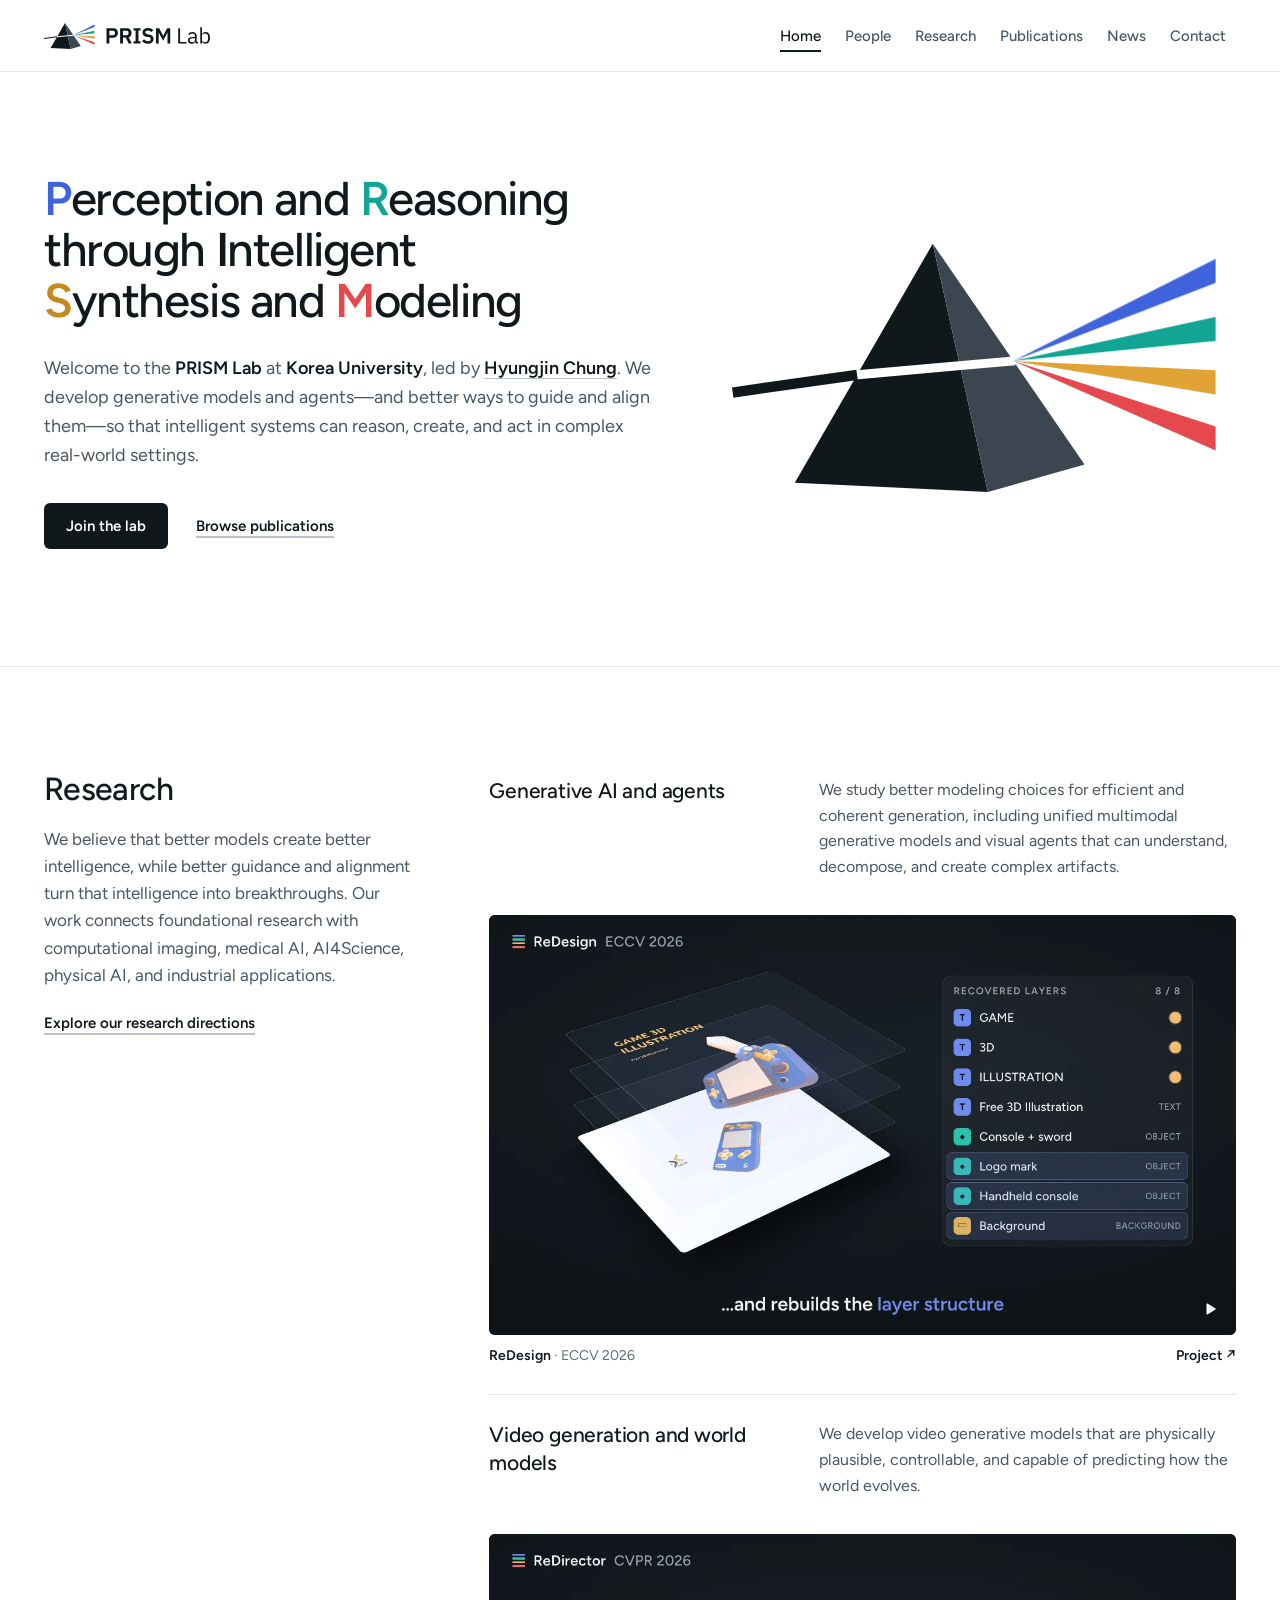
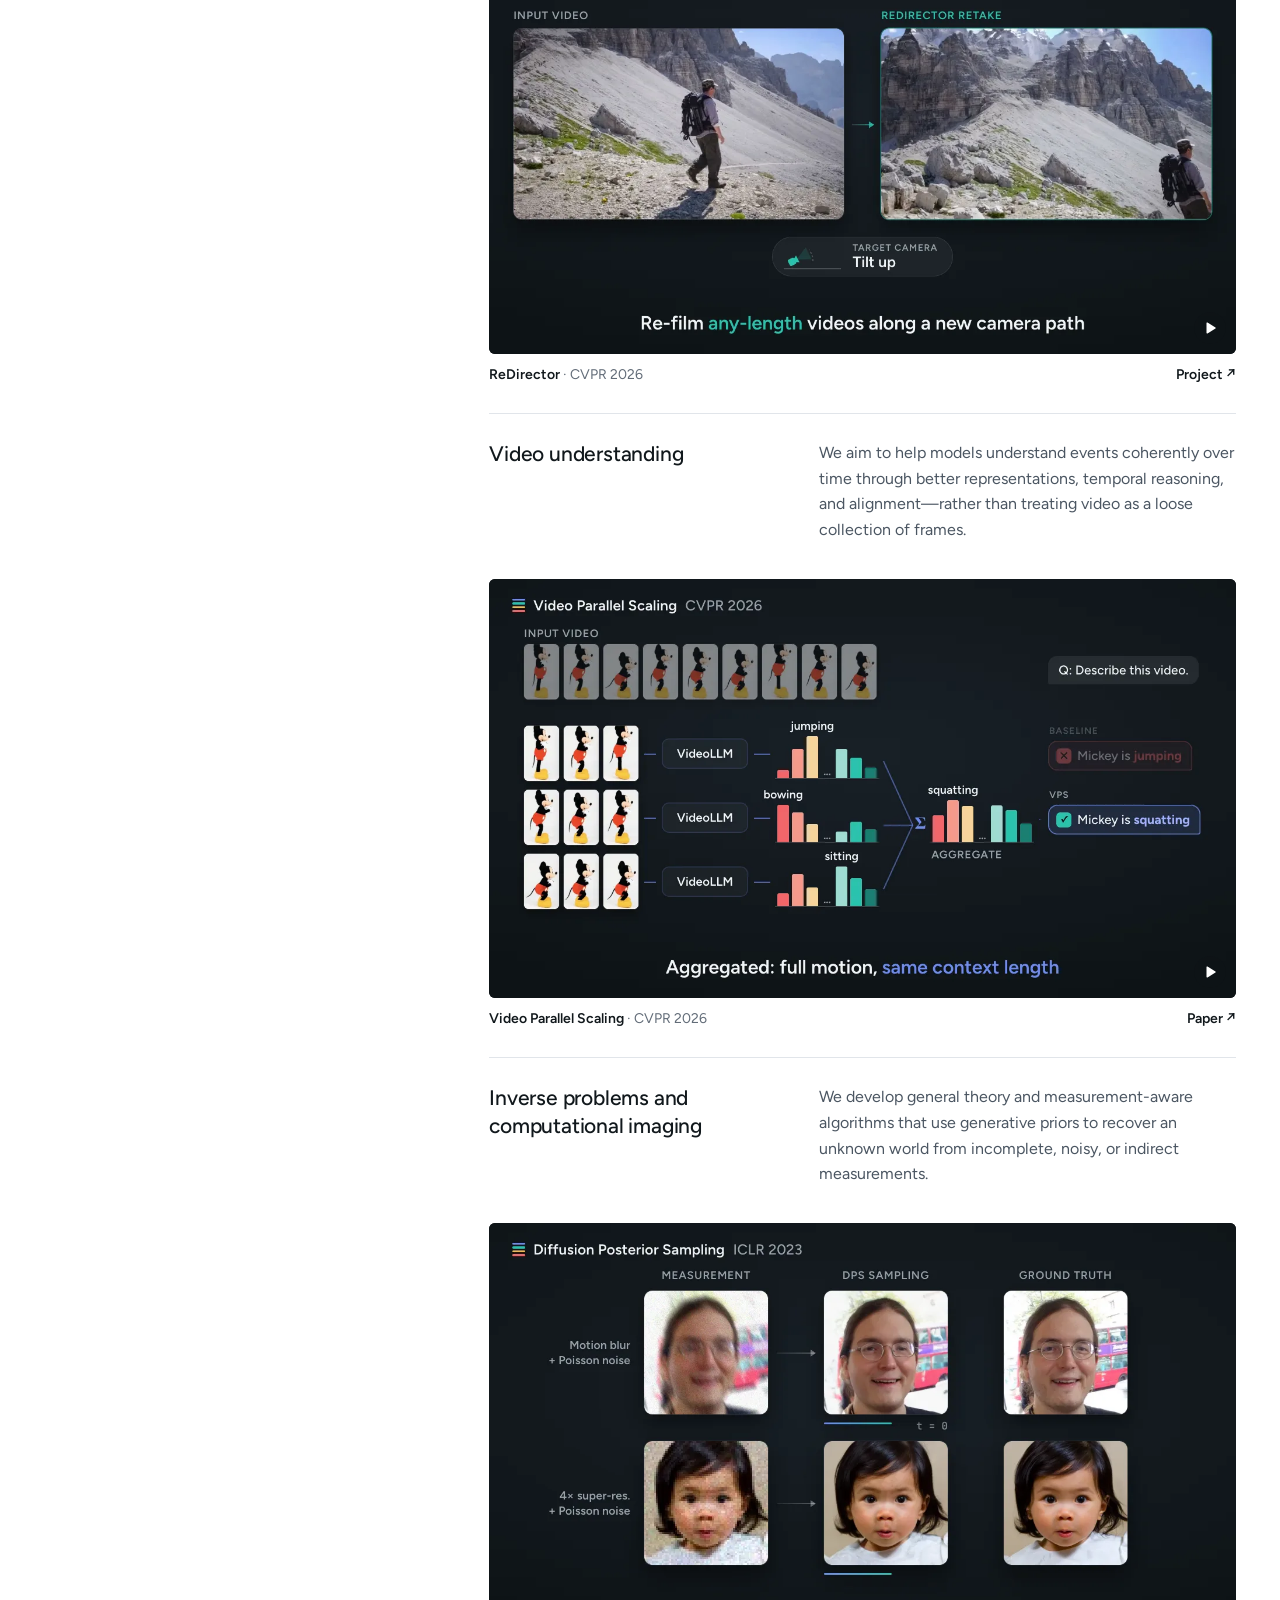
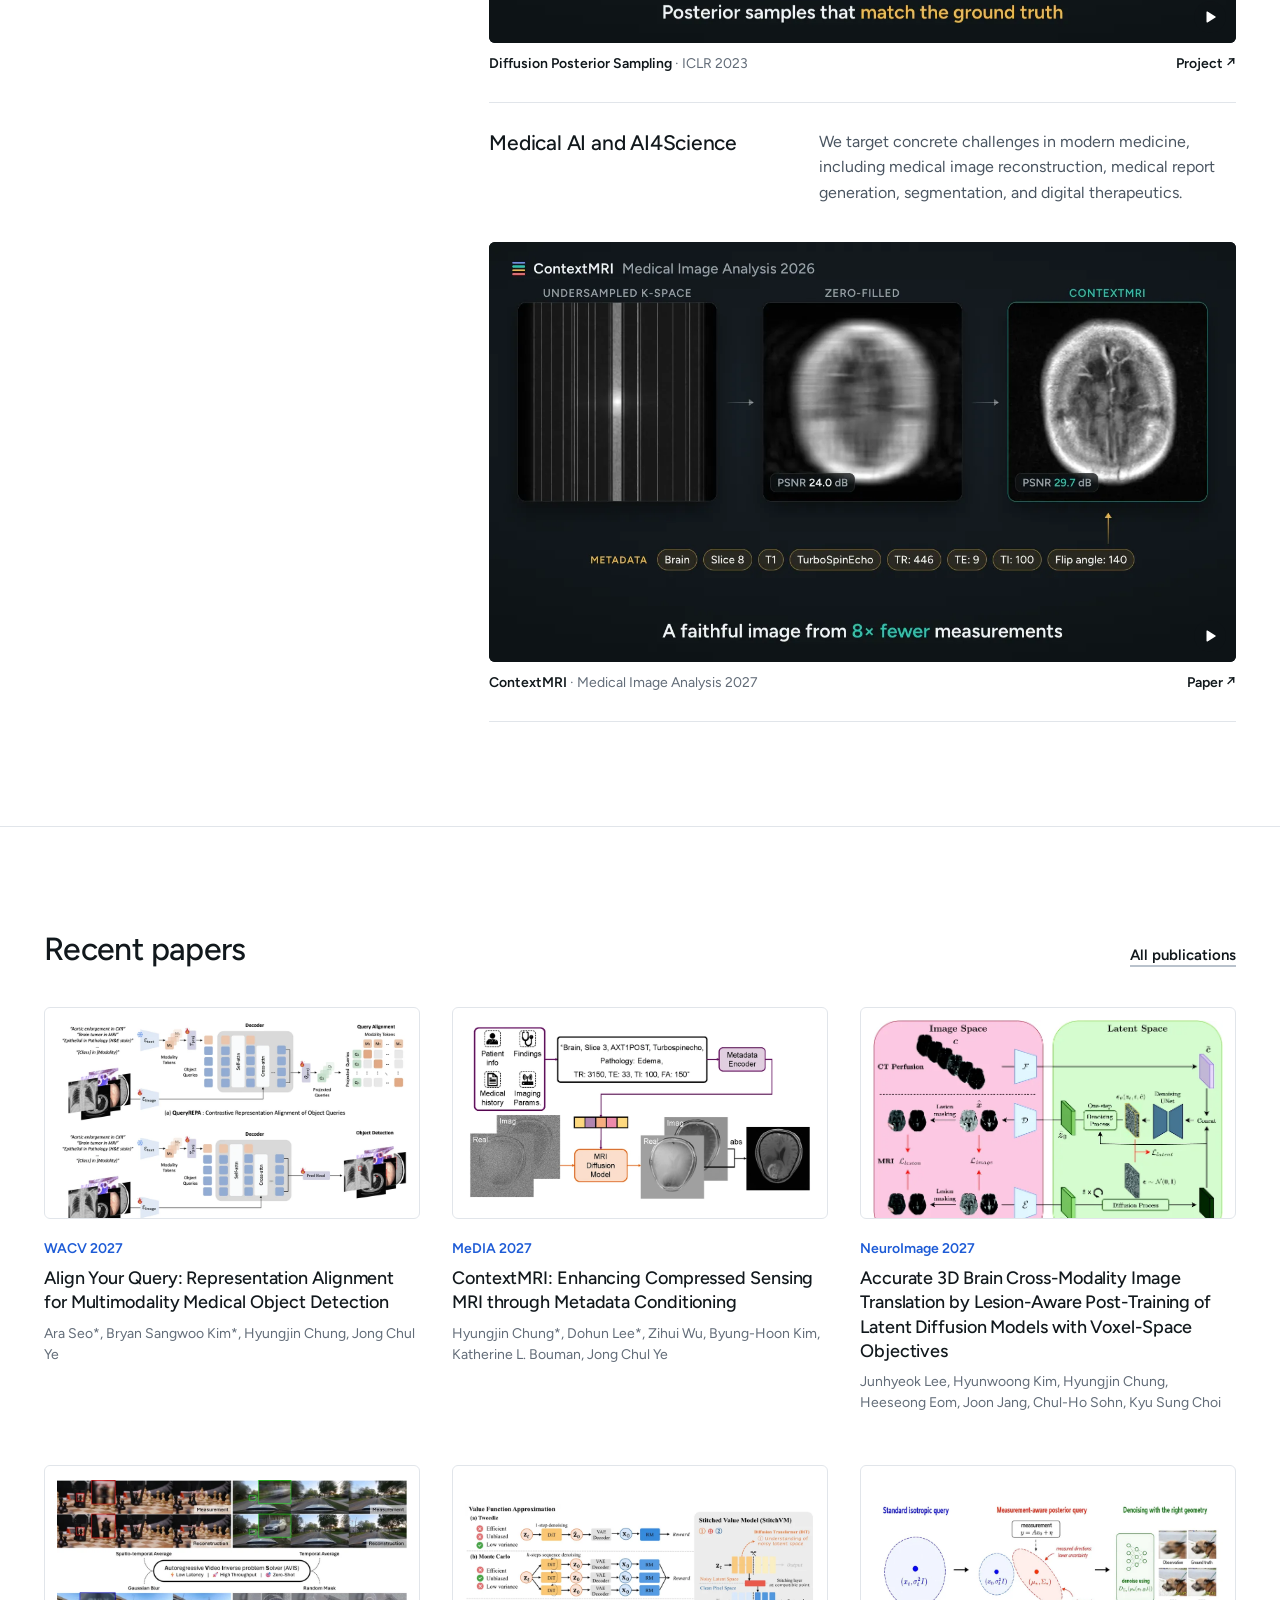
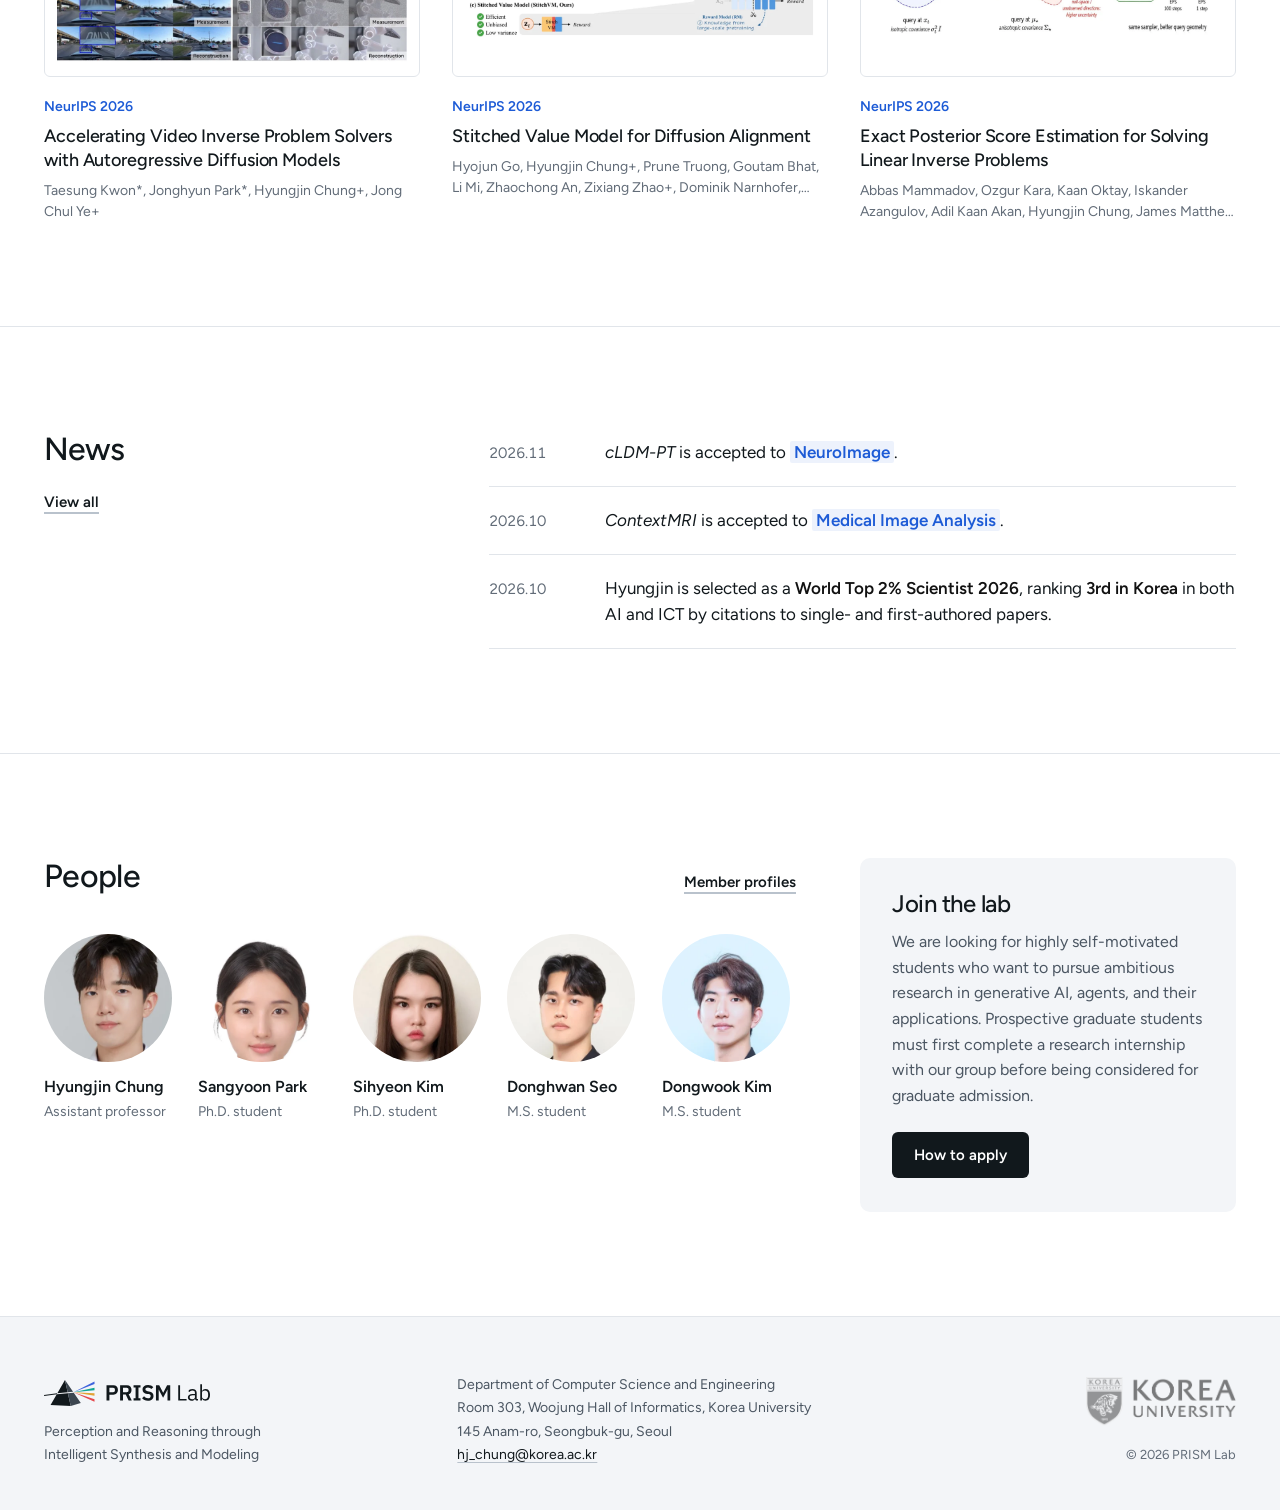
==== commit 36e7f3eb: "Add cLDM-PT (NeuroImage 2027); name single papers directly in news Co-Authored-By: Claude Opus 5.5 <" ====
--- a/index.html
+++ b/index.html
@@ -167,16 +167,16 @@
           </div>
           <div class="news-list compact">
             <article class="news-row">
+              <time datetime="2026-11">2026.11</time>
+              <p class="news-summary"><em>cLDM-PT</em> is accepted to <strong class="news-venue-name">NeuroImage</strong>.</p>
+            </article>
+            <article class="news-row">
               <time datetime="2026-10">2026.10</time>
-              <p class="news-summary"><strong>One paper</strong>, <em>ContextMRI</em>, is accepted to <strong class="news-venue-name">Medical Image Analysis</strong>.</p>
+              <p class="news-summary"><em>ContextMRI</em> is accepted to <strong class="news-venue-name">Medical Image Analysis</strong>.</p>
             </article>
             <article class="news-row">
               <time datetime="2026-10">2026.10</time>
               <p class="news-summary">Hyungjin is selected as a <strong>World Top 2% Scientist 2026</strong>, ranking <strong>3rd in Korea</strong> in both AI and ICT by citations to single- and first-authored papers.</p>
-            </article>
-            <article class="news-row">
-              <time datetime="2026-09">2026.09</time>
-              <p class="news-summary"><strong>Four papers</strong>, <em>AVIS</em>, <em>StitchVM</em>, <em>EPS</em>, and <em>MVVBench</em> (E&amp;D track), are accepted to <strong class="news-venue-name">NeurIPS 2026</strong>.</p>
             </article>
           </div>
         </div>
